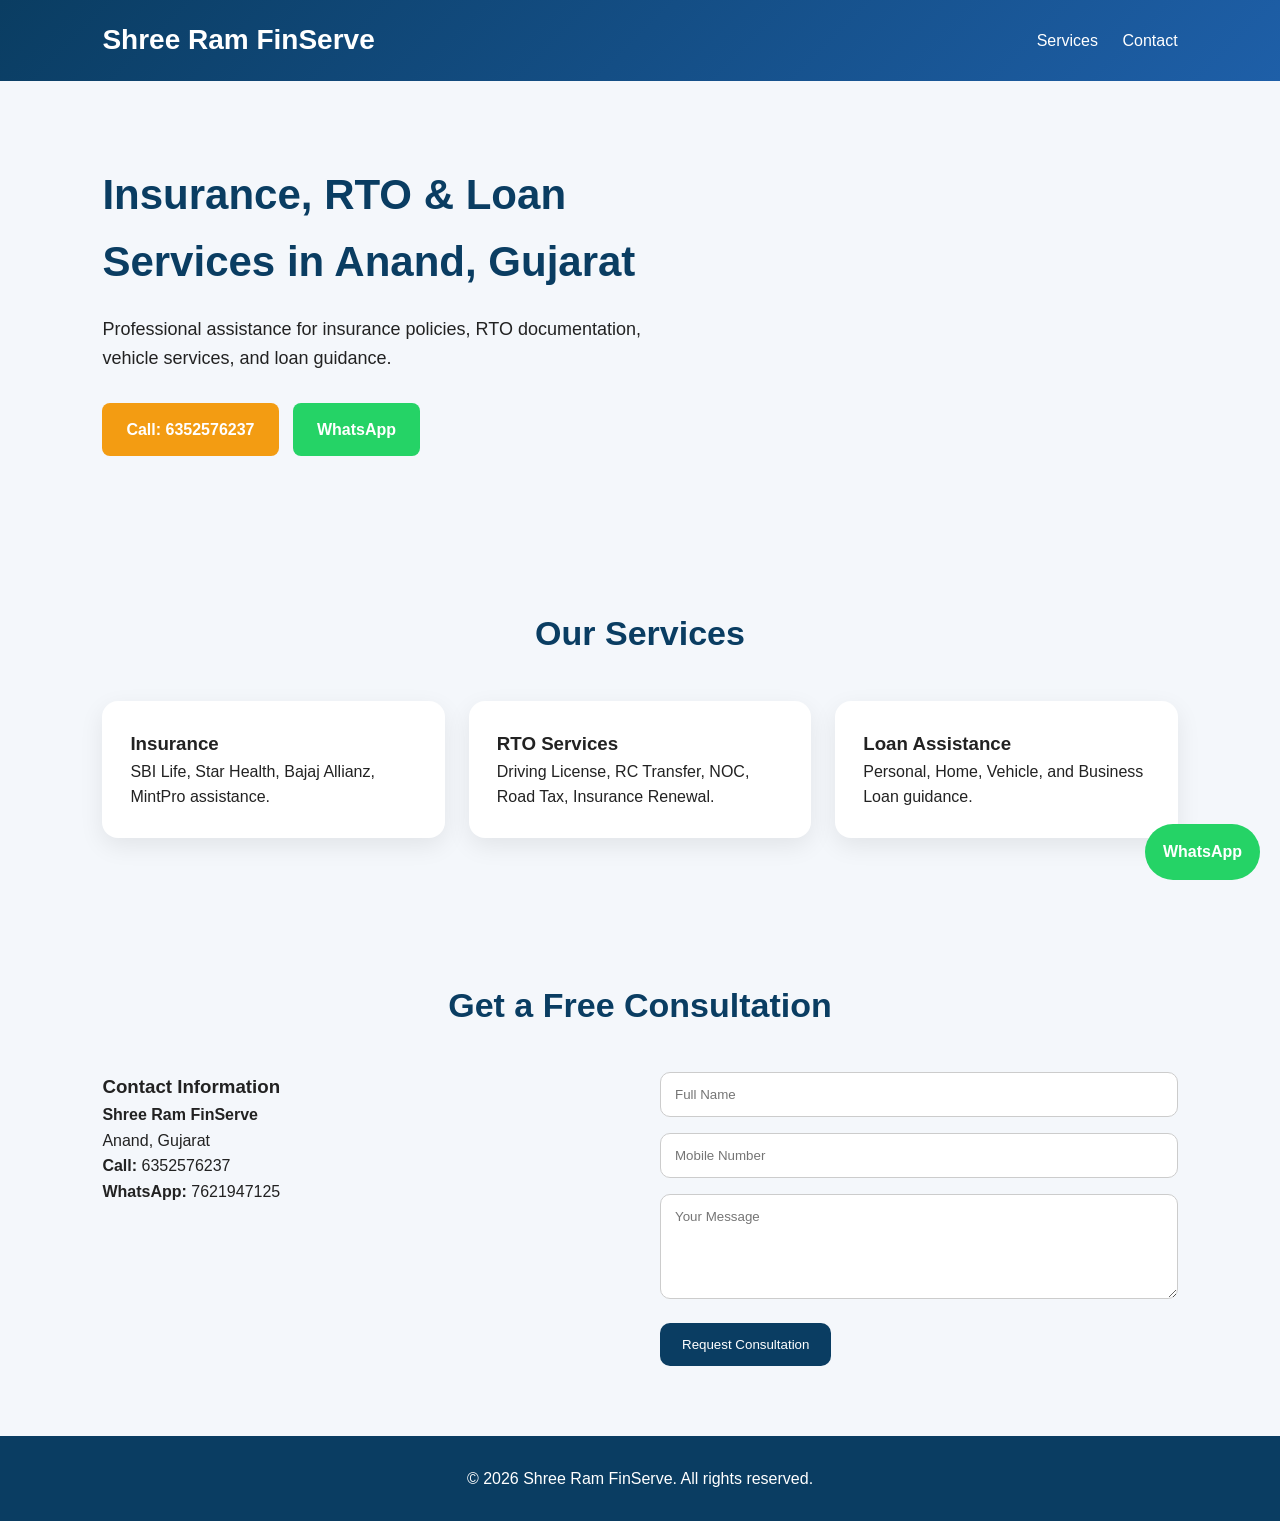
==== index.html @ 0196a514 "Add files via upload" ====
<!DOCTYPE html>
<html lang="en">
<head>
  <meta charset="UTF-8">
  <meta name="viewport" content="width=device-width, initial-scale=1.0">
  <title>Shree Ram FinServe | Insurance, RTO & Loan Services</title>
  <meta name="description" content="Shree Ram FinServe provides insurance advisory, RTO services, and loan assistance in Anand, Gujarat.">
  <style>
    *{margin:0;padding:0;box-sizing:border-box;font-family:Arial,sans-serif}
    body{background:#f4f7fb;color:#222;line-height:1.6}
    header{background:linear-gradient(135deg,#0a3d62,#1e5fa8);color:#fff;padding:18px 8%}
    nav{display:flex;justify-content:space-between;align-items:center}
    nav h1{font-size:28px}
    nav a{color:#fff;text-decoration:none;margin-left:20px}
    .hero{padding:80px 8%;display:flex;align-items:center;justify-content:space-between;flex-wrap:wrap}
    .hero-text{max-width:560px}
    .hero h2{font-size:42px;color:#0a3d62;margin-bottom:20px}
    .hero p{font-size:18px;margin-bottom:30px}
    .btn{display:inline-block;padding:14px 24px;background:#f39c12;color:#fff;text-decoration:none;border-radius:8px;font-weight:bold}
    .btn-secondary{background:#25D366;margin-left:10px}
    section{padding:70px 8%}
    .section-title{text-align:center;font-size:34px;color:#0a3d62;margin-bottom:40px}
    .cards{display:grid;grid-template-columns:repeat(auto-fit,minmax(260px,1fr));gap:24px}
    .card{background:#fff;padding:28px;border-radius:16px;box-shadow:0 8px 25px rgba(0,0,0,.08)}
    .contact{display:grid;grid-template-columns:1fr 1fr;gap:40px}
    form input,form textarea{width:100%;padding:14px;margin-bottom:16px;border:1px solid #ccc;border-radius:10px}
    form button{padding:14px 22px;background:#0a3d62;color:#fff;border:none;border-radius:10px}
    footer{background:#0a3d62;color:#fff;text-align:center;padding:30px 8%}
    .whatsapp{position:fixed;right:20px;bottom:20px;background:#25D366;color:#fff;padding:15px 18px;border-radius:50px;text-decoration:none;font-weight:bold}
    @media(max-width:768px){
      .contact{grid-template-columns:1fr}
      nav{flex-direction:column;gap:10px}
      .hero h2{font-size:32px}
    }
  </style>
</head>
<body>
<header>
  <nav>
    <h1>Shree Ram FinServe</h1>
    <div>
      <a href="#services">Services</a>
      <a href="#contact">Contact</a>
    </div>
  </nav>
</header>

<section class="hero">
  <div class="hero-text">
    <h2>Insurance, RTO & Loan Services in Anand, Gujarat</h2>
    <p>Professional assistance for insurance policies, RTO documentation, vehicle services, and loan guidance.</p>
    <a class="btn" href="tel:6352576237">Call: 6352576237</a>
    <a class="btn btn-secondary" href="https://wa.me/917621947125" target="_blank">WhatsApp</a>
  </div>
</section>

<section id="services">
  <h2 class="section-title">Our Services</h2>
  <div class="cards">
    <div class="card">
      <h3>Insurance</h3>
      <p>SBI Life, Star Health, Bajaj Allianz, MintPro assistance.</p>
    </div>
    <div class="card">
      <h3>RTO Services</h3>
      <p>Driving License, RC Transfer, NOC, Road Tax, Insurance Renewal.</p>
    </div>
    <div class="card">
      <h3>Loan Assistance</h3>
      <p>Personal, Home, Vehicle, and Business Loan guidance.</p>
    </div>
  </div>
</section>

<section id="contact">
  <h2 class="section-title">Get a Free Consultation</h2>
  <div class="contact">
    <div>
      <h3>Contact Information</h3>
      <p><strong>Shree Ram FinServe</strong></p>
      <p>Anand, Gujarat</p>
      <p><strong>Call:</strong> 6352576237</p>
      <p><strong>WhatsApp:</strong> 7621947125</p>
    </div>
    <form>
      <input type="text" placeholder="Full Name">
      <input type="tel" placeholder="Mobile Number">
      <textarea rows="5" placeholder="Your Message"></textarea>
      <button type="button">Request Consultation</button>
    </form>
  </div>
</section>

<footer>
  <p>© 2026 Shree Ram FinServe. All rights reserved.</p>
</footer>

<a class="whatsapp" href="https://wa.me/917621947125" target="_blank">WhatsApp</a>
</body>
</html>
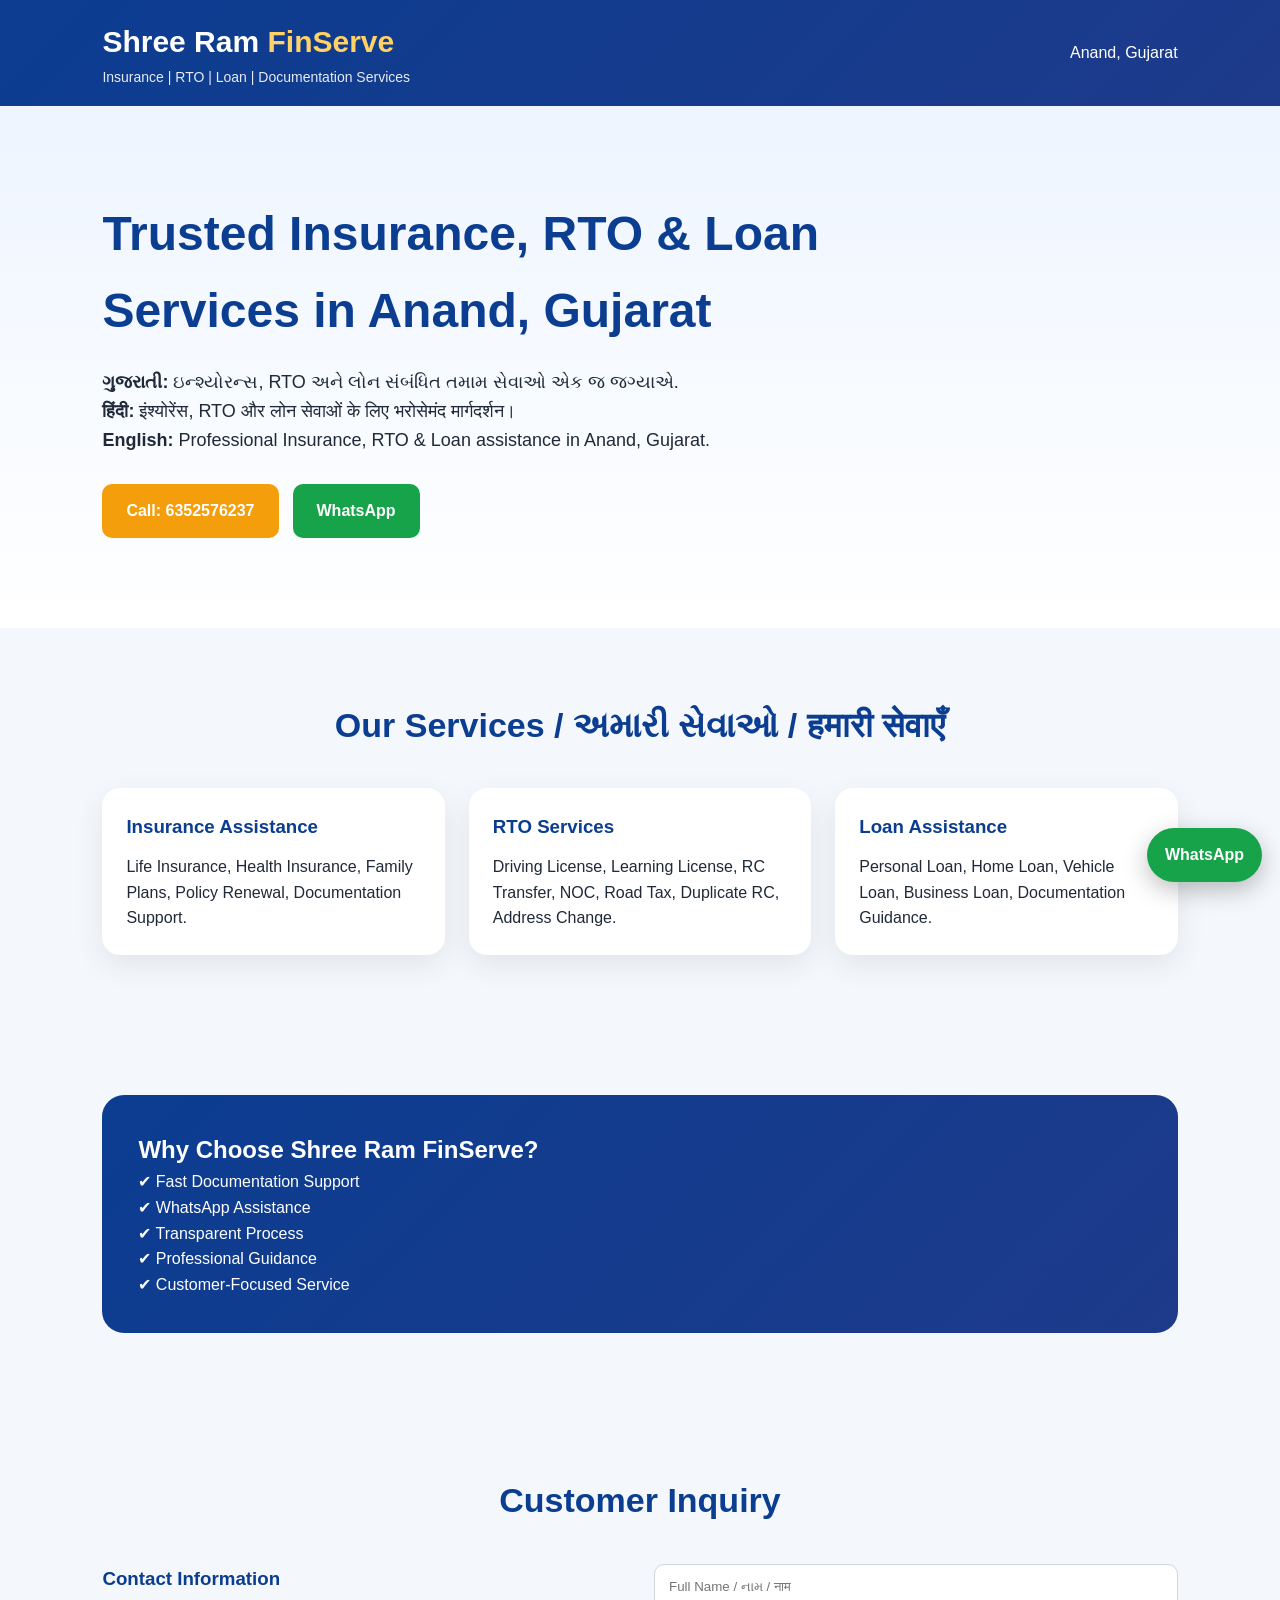
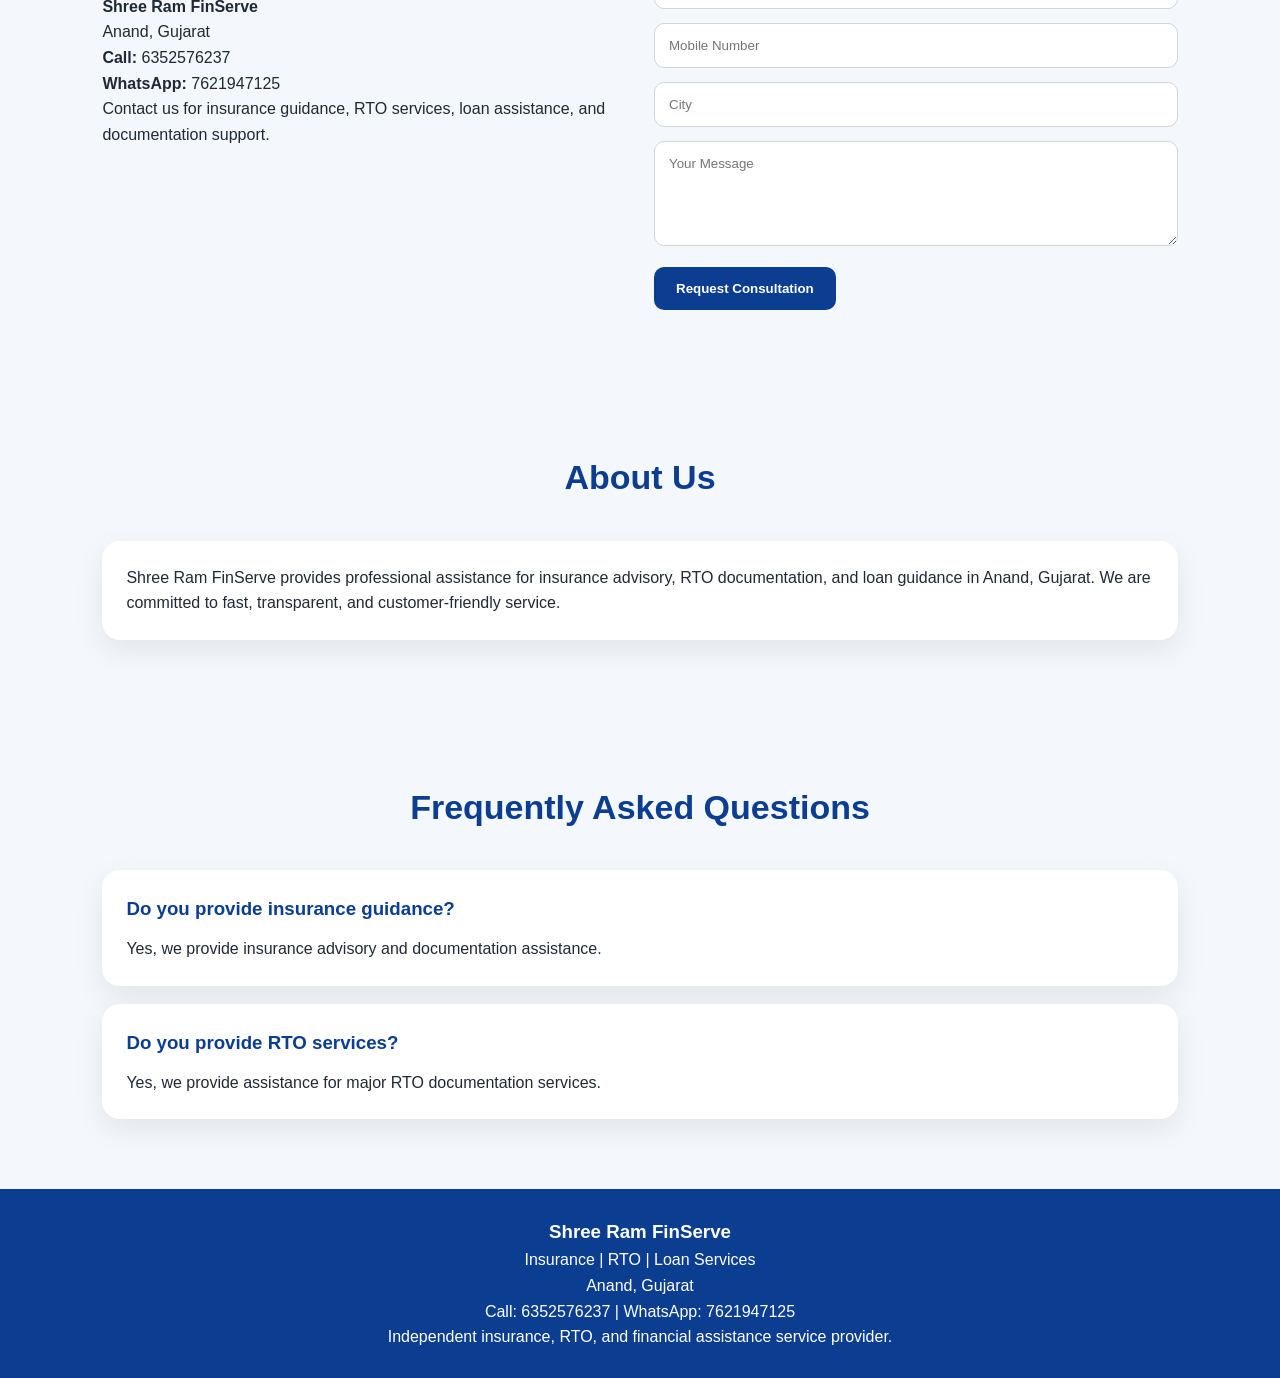
==== commit 772f8842: "Create index.html" ====
--- a/index.html
+++ b/index.html
@@ -1,100 +1,246 @@
 <!DOCTYPE html>
+
 <html lang="en">
 <head>
-  <meta charset="UTF-8">
-  <meta name="viewport" content="width=device-width, initial-scale=1.0">
+  <meta charset="UTF-8" />
+  <meta name="viewport" content="width=device-width, initial-scale=1.0" />
   <title>Shree Ram FinServe | Insurance, RTO & Loan Services</title>
-  <meta name="description" content="Shree Ram FinServe provides insurance advisory, RTO services, and loan assistance in Anand, Gujarat.">
+  <meta name="description" content="Professional insurance, RTO and loan assistance services in Anand, Gujarat." />
   <style>
-    *{margin:0;padding:0;box-sizing:border-box;font-family:Arial,sans-serif}
-    body{background:#f4f7fb;color:#222;line-height:1.6}
-    header{background:linear-gradient(135deg,#0a3d62,#1e5fa8);color:#fff;padding:18px 8%}
+    :root{
+      --blue:#0b3d91;
+      --blue2:#1e3a8a;
+      --gold:#f59e0b;
+      --green:#16a34a;
+      --bg:#f4f7fb;
+      --text:#1f2937;
+    }
+    *{margin:0;padding:0;box-sizing:border-box;font-family:Arial,Helvetica,sans-serif}
+    body{background:var(--bg);color:var(--text);line-height:1.6}
+    header{
+      background:linear-gradient(135deg,var(--blue),var(--blue2));
+      color:#fff;
+      padding:18px 8%;
+      position:sticky;
+      top:0;
+      z-index:100;
+    }
     nav{display:flex;justify-content:space-between;align-items:center}
-    nav h1{font-size:28px}
-    nav a{color:#fff;text-decoration:none;margin-left:20px}
-    .hero{padding:80px 8%;display:flex;align-items:center;justify-content:space-between;flex-wrap:wrap}
-    .hero-text{max-width:560px}
-    .hero h2{font-size:42px;color:#0a3d62;margin-bottom:20px}
-    .hero p{font-size:18px;margin-bottom:30px}
-    .btn{display:inline-block;padding:14px 24px;background:#f39c12;color:#fff;text-decoration:none;border-radius:8px;font-weight:bold}
-    .btn-secondary{background:#25D366;margin-left:10px}
+    .logo{font-size:30px;font-weight:700}
+    .logo span{color:#ffd166}
+    .tag{font-size:14px;opacity:.9}
+    .hero{
+      padding:90px 8%;
+      background:linear-gradient(180deg,#eef5ff,#fff);
+    }
+    .hero h1{
+      font-size:48px;
+      color:var(--blue);
+      max-width:760px;
+      margin-bottom:18px;
+    }
+    .hero p{
+      font-size:18px;
+      max-width:720px;
+      margin-bottom:30px;
+    }
+    .buttons{
+      display:flex;
+      gap:14px;
+      flex-wrap:wrap;
+    }
+    .btn{
+      display:inline-block;
+      padding:14px 24px;
+      border-radius:10px;
+      text-decoration:none;
+      font-weight:700;
+    }
+    .call{background:var(--gold);color:#fff}
+    .wa{background:var(--green);color:#fff}
     section{padding:70px 8%}
-    .section-title{text-align:center;font-size:34px;color:#0a3d62;margin-bottom:40px}
-    .cards{display:grid;grid-template-columns:repeat(auto-fit,minmax(260px,1fr));gap:24px}
-    .card{background:#fff;padding:28px;border-radius:16px;box-shadow:0 8px 25px rgba(0,0,0,.08)}
-    .contact{display:grid;grid-template-columns:1fr 1fr;gap:40px}
-    form input,form textarea{width:100%;padding:14px;margin-bottom:16px;border:1px solid #ccc;border-radius:10px}
-    form button{padding:14px 22px;background:#0a3d62;color:#fff;border:none;border-radius:10px}
-    footer{background:#0a3d62;color:#fff;text-align:center;padding:30px 8%}
-    .whatsapp{position:fixed;right:20px;bottom:20px;background:#25D366;color:#fff;padding:15px 18px;border-radius:50px;text-decoration:none;font-weight:bold}
+    .title{
+      text-align:center;
+      font-size:34px;
+      color:var(--blue);
+      margin-bottom:36px;
+    }
+    .grid{
+      display:grid;
+      grid-template-columns:repeat(auto-fit,minmax(240px,1fr));
+      gap:24px;
+    }
+    .card{
+      background:#fff;
+      padding:24px;
+      border-radius:18px;
+      box-shadow:0 10px 30px rgba(0,0,0,.08);
+    }
+    .card h3{
+      color:var(--blue);
+      margin-bottom:12px;
+    }
+    .highlight{
+      background:linear-gradient(135deg,var(--blue),var(--blue2));
+      color:#fff;
+      border-radius:22px;
+      padding:36px;
+    }
+    .contact{
+      display:grid;
+      grid-template-columns:1fr 1fr;
+      gap:28px;
+    }
+    input,textarea{
+      width:100%;
+      padding:14px;
+      border:1px solid #d1d5db;
+      border-radius:10px;
+      margin-bottom:14px;
+    }
+    button{
+      background:var(--blue);
+      color:#fff;
+      padding:14px 22px;
+      border:none;
+      border-radius:10px;
+      cursor:pointer;
+      font-weight:700;
+    }
+    footer{
+      background:var(--blue);
+      color:#fff;
+      text-align:center;
+      padding:28px;
+    }
+    .floating{
+      position:fixed;
+      right:18px;
+      bottom:18px;
+      background:var(--green);
+      color:#fff;
+      padding:14px 18px;
+      border-radius:999px;
+      text-decoration:none;
+      font-weight:700;
+      box-shadow:0 8px 24px rgba(0,0,0,.25);
+    }
     @media(max-width:768px){
+      .hero h1{font-size:34px}
       .contact{grid-template-columns:1fr}
-      nav{flex-direction:column;gap:10px}
-      .hero h2{font-size:32px}
+      nav{flex-direction:column;align-items:flex-start;gap:10px}
     }
   </style>
 </head>
 <body>
+
 <header>
   <nav>
-    <h1>Shree Ram FinServe</h1>
     <div>
-      <a href="#services">Services</a>
-      <a href="#contact">Contact</a>
-    </div>
+      <div class="logo">Shree Ram <span>FinServe</span></div>
+      <div class="tag">Insurance | RTO | Loan | Documentation Services</div>
+    </div>
+    <div>Anand, Gujarat</div>
   </nav>
 </header>
 
 <section class="hero">
-  <div class="hero-text">
-    <h2>Insurance, RTO & Loan Services in Anand, Gujarat</h2>
-    <p>Professional assistance for insurance policies, RTO documentation, vehicle services, and loan guidance.</p>
-    <a class="btn" href="tel:6352576237">Call: 6352576237</a>
-    <a class="btn btn-secondary" href="https://wa.me/917621947125" target="_blank">WhatsApp</a>
-  </div>
-</section>
-
-<section id="services">
-  <h2 class="section-title">Our Services</h2>
-  <div class="cards">
+  <h1>Trusted Insurance, RTO & Loan Services in Anand, Gujarat</h1>
+  <p>
+    <strong>ગુજરાતી:</strong> ઇન્શ્યોરન્સ, RTO અને લોન સંબંધિત તમામ સેવાઓ એક જ જગ્યાએ.<br>
+    <strong>हिंदी:</strong> इंश्योरेंस, RTO और लोन सेवाओं के लिए भरोसेमंद मार्गदर्शन।<br>
+    <strong>English:</strong> Professional Insurance, RTO & Loan assistance in Anand, Gujarat.
+  </p>
+  <div class="buttons">
+    <a class="btn call" href="tel:6352576237">Call: 6352576237</a>
+    <a class="btn wa" href="https://wa.me/917621947125" target="_blank">WhatsApp</a>
+  </div>
+</section>
+
+<section>
+  <h2 class="title">Our Services / અમારી સેવાઓ / हमारी सेवाएँ</h2>
+  <div class="grid">
     <div class="card">
-      <h3>Insurance</h3>
-      <p>SBI Life, Star Health, Bajaj Allianz, MintPro assistance.</p>
+      <h3>Insurance Assistance</h3>
+      <p>Life Insurance, Health Insurance, Family Plans, Policy Renewal, Documentation Support.</p>
     </div>
     <div class="card">
       <h3>RTO Services</h3>
-      <p>Driving License, RC Transfer, NOC, Road Tax, Insurance Renewal.</p>
+      <p>Driving License, Learning License, RC Transfer, NOC, Road Tax, Duplicate RC, Address Change.</p>
     </div>
     <div class="card">
       <h3>Loan Assistance</h3>
-      <p>Personal, Home, Vehicle, and Business Loan guidance.</p>
-    </div>
-  </div>
-</section>
-
-<section id="contact">
-  <h2 class="section-title">Get a Free Consultation</h2>
+      <p>Personal Loan, Home Loan, Vehicle Loan, Business Loan, Documentation Guidance.</p>
+    </div>
+  </div>
+</section>
+
+<section>
+  <div class="highlight">
+    <h2>Why Choose Shree Ram FinServe?</h2>
+    <p>
+      ✔ Fast Documentation Support<br>
+      ✔ WhatsApp Assistance<br>
+      ✔ Transparent Process<br>
+      ✔ Professional Guidance<br>
+      ✔ Customer-Focused Service
+    </p>
+  </div>
+</section>
+
+<section>
+  <h2 class="title">Customer Inquiry</h2>
   <div class="contact">
     <div>
-      <h3>Contact Information</h3>
+      <h3 style="color:#0b3d91">Contact Information</h3>
       <p><strong>Shree Ram FinServe</strong></p>
       <p>Anand, Gujarat</p>
       <p><strong>Call:</strong> 6352576237</p>
       <p><strong>WhatsApp:</strong> 7621947125</p>
-    </div>
-    <form>
-      <input type="text" placeholder="Full Name">
-      <input type="tel" placeholder="Mobile Number">
+      <p>Contact us for insurance guidance, RTO services, loan assistance, and documentation support.</p>
+    </div>
+    <div>
+      <input placeholder="Full Name / નામ / नाम">
+      <input placeholder="Mobile Number">
+      <input placeholder="City">
       <textarea rows="5" placeholder="Your Message"></textarea>
-      <button type="button">Request Consultation</button>
-    </form>
+      <button>Request Consultation</button>
+    </div>
+  </div>
+</section>
+
+<section>
+  <h2 class="title">About Us</h2>
+  <div class="card">
+    <p>
+      Shree Ram FinServe provides professional assistance for insurance advisory,
+      RTO documentation, and loan guidance in Anand, Gujarat. We are committed
+      to fast, transparent, and customer-friendly service.
+    </p>
+  </div>
+</section>
+
+<section>
+  <h2 class="title">Frequently Asked Questions</h2>
+  <div class="card">
+    <h3>Do you provide insurance guidance?</h3>
+    <p>Yes, we provide insurance advisory and documentation assistance.</p>
+  </div>
+  <div class="card" style="margin-top:18px">
+    <h3>Do you provide RTO services?</h3>
+    <p>Yes, we provide assistance for major RTO documentation services.</p>
   </div>
 </section>
 
 <footer>
-  <p>© 2026 Shree Ram FinServe. All rights reserved.</p>
+  <h3>Shree Ram FinServe</h3>
+  <p>Insurance | RTO | Loan Services</p>
+  <p>Anand, Gujarat</p>
+  <p>Call: 6352576237 | WhatsApp: 7621947125</p>
+  <p>Independent insurance, RTO, and financial assistance service provider.</p>
 </footer>
 
-<a class="whatsapp" href="https://wa.me/917621947125" target="_blank">WhatsApp</a>
+<a class="floating" href="https://wa.me/917621947125" target="_blank">WhatsApp</a>
+
 </body>
 </html>
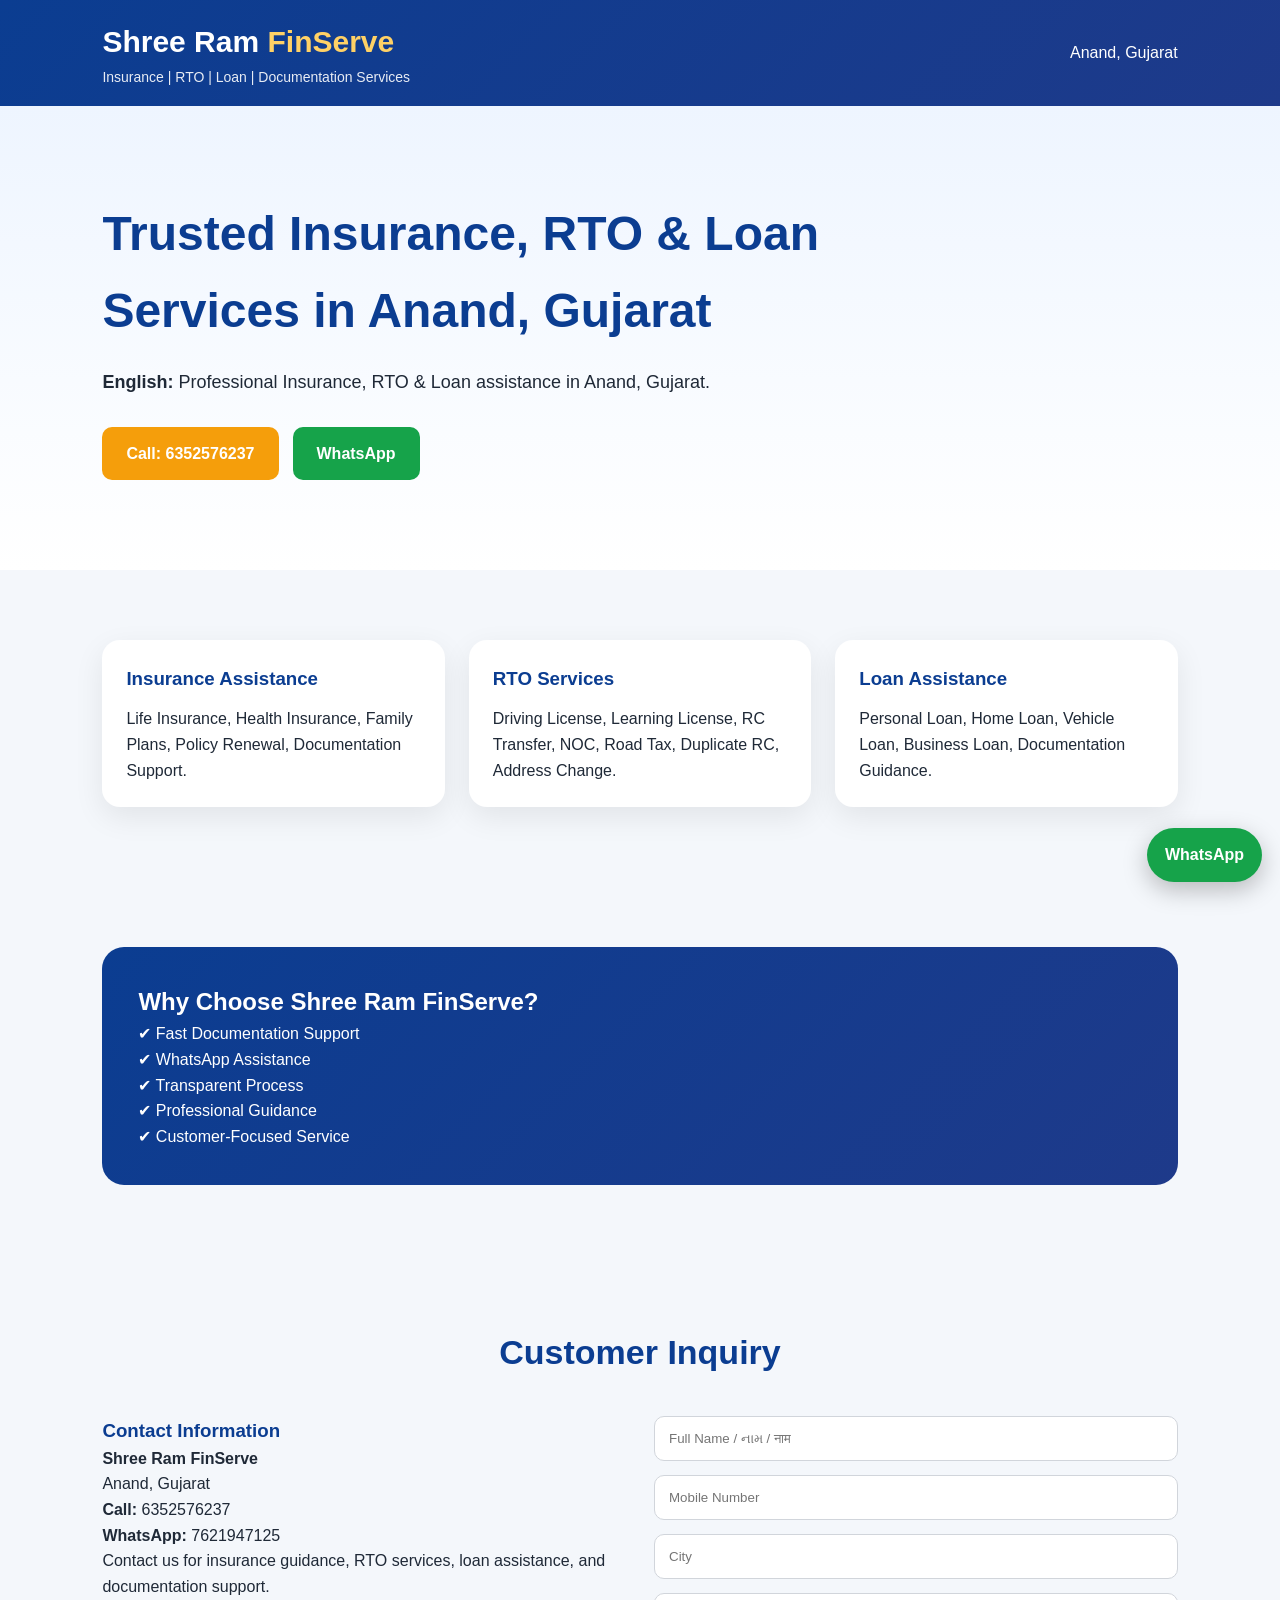
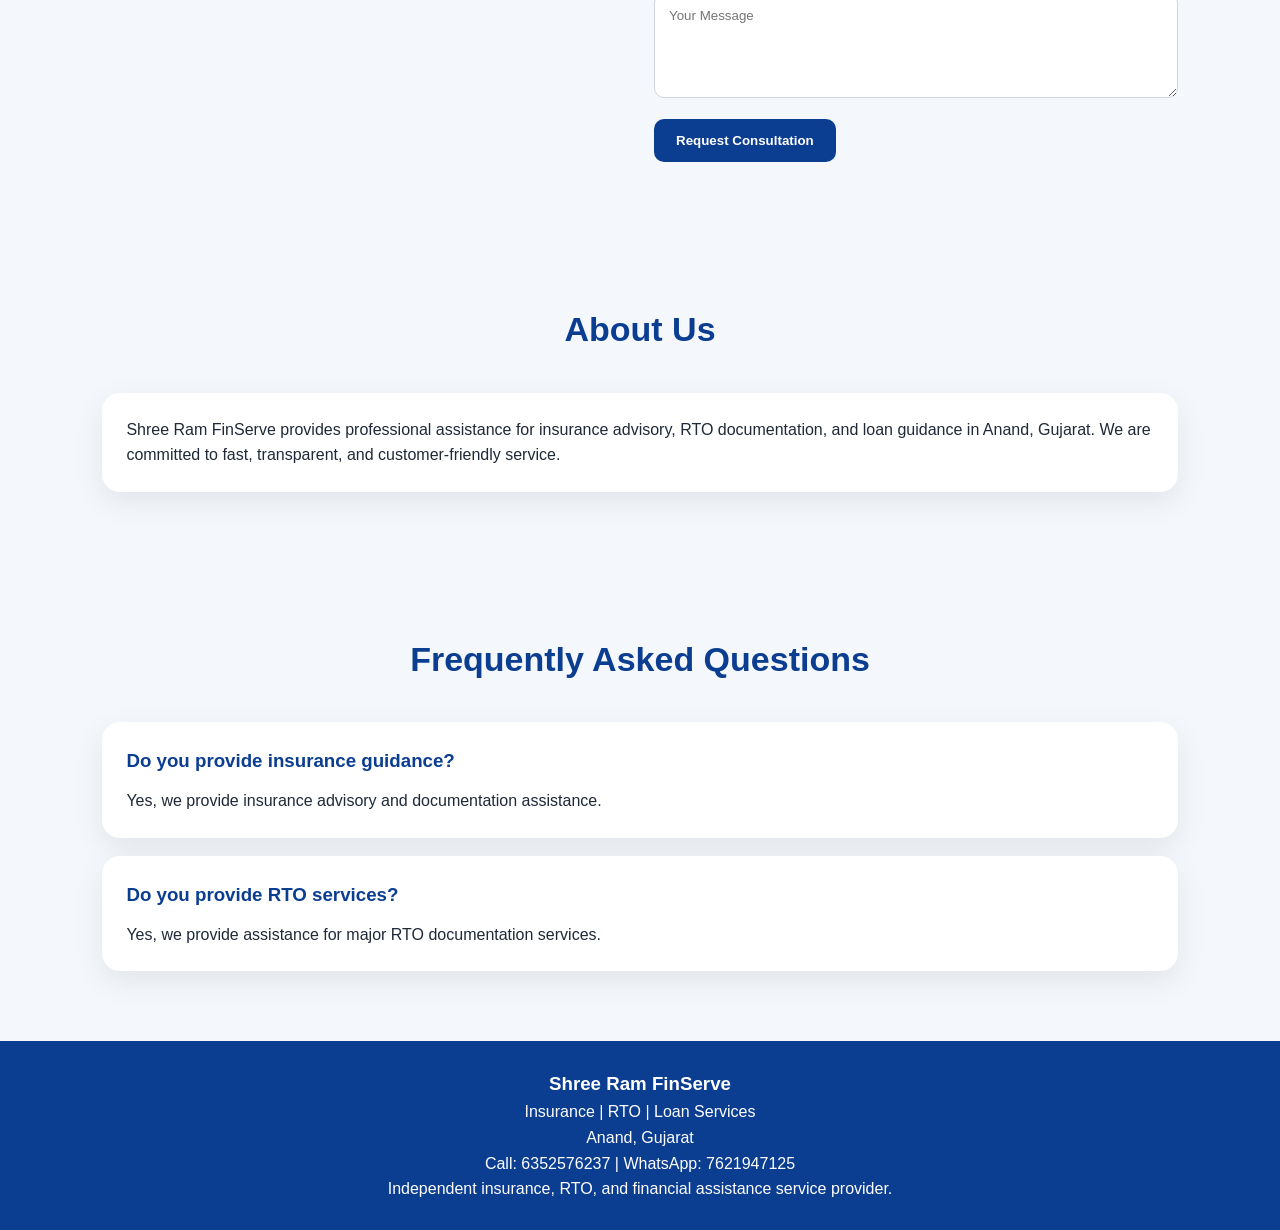
==== commit 1c174e61: "Update index.html" ====
--- a/index.html
+++ b/index.html
@@ -147,8 +147,7 @@
 <section class="hero">
   <h1>Trusted Insurance, RTO & Loan Services in Anand, Gujarat</h1>
   <p>
-    <strong>ગુજરાતી:</strong> ઇન્શ્યોરન્સ, RTO અને લોન સંબંધિત તમામ સેવાઓ એક જ જગ્યાએ.<br>
-    <strong>हिंदी:</strong> इंश्योरेंस, RTO और लोन सेवाओं के लिए भरोसेमंद मार्गदर्शन।<br>
+    
     <strong>English:</strong> Professional Insurance, RTO & Loan assistance in Anand, Gujarat.
   </p>
   <div class="buttons">
@@ -158,7 +157,7 @@
 </section>
 
 <section>
-  <h2 class="title">Our Services / અમારી સેવાઓ / हमारी सेवाएँ</h2>
+  
   <div class="grid">
     <div class="card">
       <h3>Insurance Assistance</h3>
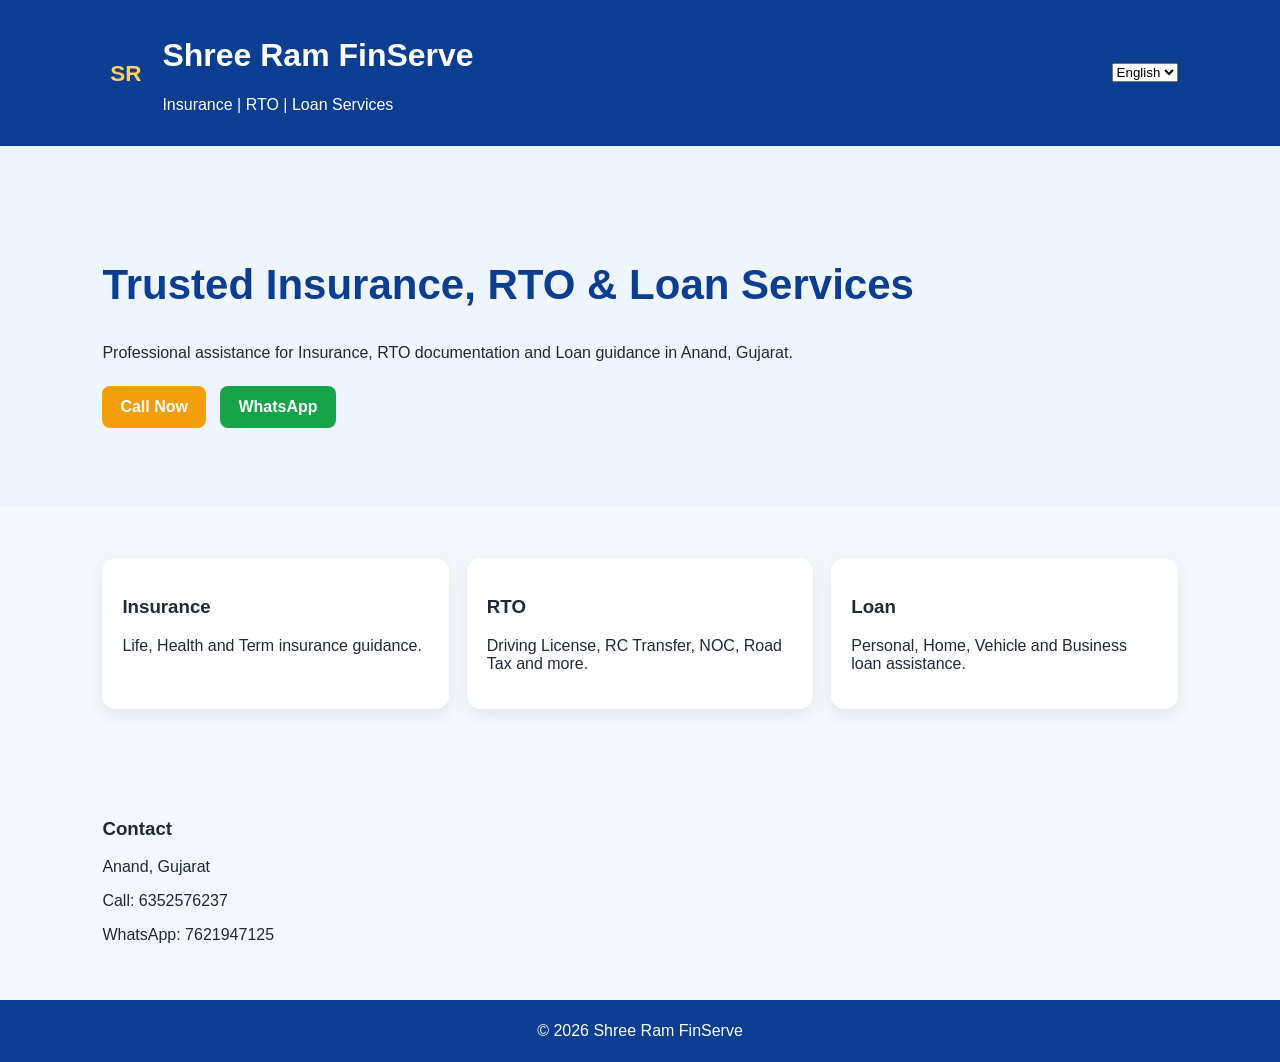
==== commit c5b746c0: "Add files via upload" ====
--- a/index.html
+++ b/index.html
@@ -1,245 +1,53 @@
 <!DOCTYPE html>
-
 <html lang="en">
 <head>
-  <meta charset="UTF-8" />
-  <meta name="viewport" content="width=device-width, initial-scale=1.0" />
-  <title>Shree Ram FinServe | Insurance, RTO & Loan Services</title>
-  <meta name="description" content="Professional insurance, RTO and loan assistance services in Anand, Gujarat." />
-  <style>
-    :root{
-      --blue:#0b3d91;
-      --blue2:#1e3a8a;
-      --gold:#f59e0b;
-      --green:#16a34a;
-      --bg:#f4f7fb;
-      --text:#1f2937;
-    }
-    *{margin:0;padding:0;box-sizing:border-box;font-family:Arial,Helvetica,sans-serif}
-    body{background:var(--bg);color:var(--text);line-height:1.6}
-    header{
-      background:linear-gradient(135deg,var(--blue),var(--blue2));
-      color:#fff;
-      padding:18px 8%;
-      position:sticky;
-      top:0;
-      z-index:100;
-    }
-    nav{display:flex;justify-content:space-between;align-items:center}
-    .logo{font-size:30px;font-weight:700}
-    .logo span{color:#ffd166}
-    .tag{font-size:14px;opacity:.9}
-    .hero{
-      padding:90px 8%;
-      background:linear-gradient(180deg,#eef5ff,#fff);
-    }
-    .hero h1{
-      font-size:48px;
-      color:var(--blue);
-      max-width:760px;
-      margin-bottom:18px;
-    }
-    .hero p{
-      font-size:18px;
-      max-width:720px;
-      margin-bottom:30px;
-    }
-    .buttons{
-      display:flex;
-      gap:14px;
-      flex-wrap:wrap;
-    }
-    .btn{
-      display:inline-block;
-      padding:14px 24px;
-      border-radius:10px;
-      text-decoration:none;
-      font-weight:700;
-    }
-    .call{background:var(--gold);color:#fff}
-    .wa{background:var(--green);color:#fff}
-    section{padding:70px 8%}
-    .title{
-      text-align:center;
-      font-size:34px;
-      color:var(--blue);
-      margin-bottom:36px;
-    }
-    .grid{
-      display:grid;
-      grid-template-columns:repeat(auto-fit,minmax(240px,1fr));
-      gap:24px;
-    }
-    .card{
-      background:#fff;
-      padding:24px;
-      border-radius:18px;
-      box-shadow:0 10px 30px rgba(0,0,0,.08);
-    }
-    .card h3{
-      color:var(--blue);
-      margin-bottom:12px;
-    }
-    .highlight{
-      background:linear-gradient(135deg,var(--blue),var(--blue2));
-      color:#fff;
-      border-radius:22px;
-      padding:36px;
-    }
-    .contact{
-      display:grid;
-      grid-template-columns:1fr 1fr;
-      gap:28px;
-    }
-    input,textarea{
-      width:100%;
-      padding:14px;
-      border:1px solid #d1d5db;
-      border-radius:10px;
-      margin-bottom:14px;
-    }
-    button{
-      background:var(--blue);
-      color:#fff;
-      padding:14px 22px;
-      border:none;
-      border-radius:10px;
-      cursor:pointer;
-      font-weight:700;
-    }
-    footer{
-      background:var(--blue);
-      color:#fff;
-      text-align:center;
-      padding:28px;
-    }
-    .floating{
-      position:fixed;
-      right:18px;
-      bottom:18px;
-      background:var(--green);
-      color:#fff;
-      padding:14px 18px;
-      border-radius:999px;
-      text-decoration:none;
-      font-weight:700;
-      box-shadow:0 8px 24px rgba(0,0,0,.25);
-    }
-    @media(max-width:768px){
-      .hero h1{font-size:34px}
-      .contact{grid-template-columns:1fr}
-      nav{flex-direction:column;align-items:flex-start;gap:10px}
-    }
-  </style>
+<meta charset="UTF-8">
+<meta name="viewport" content="width=device-width, initial-scale=1.0">
+<title>Shree Ram FinServe | Insurance | RTO | Loan</title>
+<link rel="stylesheet" href="style.css">
 </head>
 <body>
-
 <header>
-  <nav>
+  <div class="brand">
+    <img src="logo.svg" alt="SR Logo">
     <div>
-      <div class="logo">Shree Ram <span>FinServe</span></div>
-      <div class="tag">Insurance | RTO | Loan | Documentation Services</div>
+      <h1>Shree Ram FinServe</h1>
+      <p>Insurance | RTO | Loan Services</p>
     </div>
-    <div>Anand, Gujarat</div>
-  </nav>
+  </div>
+  <select id="lang">
+    <option value="en">English</option>
+    <option value="gu">ગુજરાતી</option>
+    <option value="hi">हिंदी</option>
+  </select>
 </header>
 
 <section class="hero">
-  <h1>Trusted Insurance, RTO & Loan Services in Anand, Gujarat</h1>
-  <p>
-    
-    <strong>English:</strong> Professional Insurance, RTO & Loan assistance in Anand, Gujarat.
-  </p>
+  <h2 id="title">Trusted Insurance, RTO & Loan Services</h2>
+  <p id="desc">Professional assistance for Insurance, RTO documentation and Loan guidance in Anand, Gujarat.</p>
   <div class="buttons">
-    <a class="btn call" href="tel:6352576237">Call: 6352576237</a>
-    <a class="btn wa" href="https://wa.me/917621947125" target="_blank">WhatsApp</a>
+    <a href="tel:6352576237" class="btn gold">Call Now</a>
+    <a href="https://wa.me/917621947125" class="btn green">WhatsApp</a>
   </div>
 </section>
 
-<section>
-  
-  <div class="grid">
-    <div class="card">
-      <h3>Insurance Assistance</h3>
-      <p>Life Insurance, Health Insurance, Family Plans, Policy Renewal, Documentation Support.</p>
-    </div>
-    <div class="card">
-      <h3>RTO Services</h3>
-      <p>Driving License, Learning License, RC Transfer, NOC, Road Tax, Duplicate RC, Address Change.</p>
-    </div>
-    <div class="card">
-      <h3>Loan Assistance</h3>
-      <p>Personal Loan, Home Loan, Vehicle Loan, Business Loan, Documentation Guidance.</p>
-    </div>
-  </div>
+<section class="services">
+  <div class="card"><h3>Insurance</h3><p>Life, Health and Term insurance guidance.</p></div>
+  <div class="card"><h3>RTO</h3><p>Driving License, RC Transfer, NOC, Road Tax and more.</p></div>
+  <div class="card"><h3>Loan</h3><p>Personal, Home, Vehicle and Business loan assistance.</p></div>
 </section>
 
-<section>
-  <div class="highlight">
-    <h2>Why Choose Shree Ram FinServe?</h2>
-    <p>
-      ✔ Fast Documentation Support<br>
-      ✔ WhatsApp Assistance<br>
-      ✔ Transparent Process<br>
-      ✔ Professional Guidance<br>
-      ✔ Customer-Focused Service
-    </p>
-  </div>
-</section>
-
-<section>
-  <h2 class="title">Customer Inquiry</h2>
-  <div class="contact">
-    <div>
-      <h3 style="color:#0b3d91">Contact Information</h3>
-      <p><strong>Shree Ram FinServe</strong></p>
-      <p>Anand, Gujarat</p>
-      <p><strong>Call:</strong> 6352576237</p>
-      <p><strong>WhatsApp:</strong> 7621947125</p>
-      <p>Contact us for insurance guidance, RTO services, loan assistance, and documentation support.</p>
-    </div>
-    <div>
-      <input placeholder="Full Name / નામ / नाम">
-      <input placeholder="Mobile Number">
-      <input placeholder="City">
-      <textarea rows="5" placeholder="Your Message"></textarea>
-      <button>Request Consultation</button>
-    </div>
-  </div>
-</section>
-
-<section>
-  <h2 class="title">About Us</h2>
-  <div class="card">
-    <p>
-      Shree Ram FinServe provides professional assistance for insurance advisory,
-      RTO documentation, and loan guidance in Anand, Gujarat. We are committed
-      to fast, transparent, and customer-friendly service.
-    </p>
-  </div>
-</section>
-
-<section>
-  <h2 class="title">Frequently Asked Questions</h2>
-  <div class="card">
-    <h3>Do you provide insurance guidance?</h3>
-    <p>Yes, we provide insurance advisory and documentation assistance.</p>
-  </div>
-  <div class="card" style="margin-top:18px">
-    <h3>Do you provide RTO services?</h3>
-    <p>Yes, we provide assistance for major RTO documentation services.</p>
-  </div>
+<section class="contact">
+  <h3>Contact</h3>
+  <p>Anand, Gujarat</p>
+  <p>Call: 6352576237</p>
+  <p>WhatsApp: 7621947125</p>
 </section>
 
 <footer>
-  <h3>Shree Ram FinServe</h3>
-  <p>Insurance | RTO | Loan Services</p>
-  <p>Anand, Gujarat</p>
-  <p>Call: 6352576237 | WhatsApp: 7621947125</p>
-  <p>Independent insurance, RTO, and financial assistance service provider.</p>
+  © 2026 Shree Ram FinServe
 </footer>
 
-<a class="floating" href="https://wa.me/917621947125" target="_blank">WhatsApp</a>
-
+<script src="script.js"></script>
 </body>
 </html>
--- a/style.css
+++ b/style.css
@@ -0,0 +1,13 @@
+body{margin:0;font-family:Arial,sans-serif;background:#f4f7fb;color:#1f2937}
+header{background:#0b3d91;color:#fff;padding:16px 8%;display:flex;justify-content:space-between;align-items:center}
+.brand{display:flex;align-items:center;gap:12px}
+.brand img{width:48px;height:48px}
+.hero{padding:80px 8%;background:#eef5ff}
+.hero h2{font-size:42px;color:#0b3d91}
+.buttons{margin-top:24px}
+.btn{display:inline-block;padding:12px 18px;border-radius:8px;text-decoration:none;color:#fff;font-weight:bold;margin-right:10px}
+.gold{background:#f59e0b}.green{background:#16a34a}
+.services{display:grid;grid-template-columns:repeat(auto-fit,minmax(220px,1fr));gap:18px;padding:50px 8%}
+.card{background:#fff;padding:20px;border-radius:14px;box-shadow:0 6px 18px rgba(0,0,0,.08)}
+.contact{padding:40px 8%}
+footer{background:#0b3d91;color:#fff;text-align:center;padding:22px}
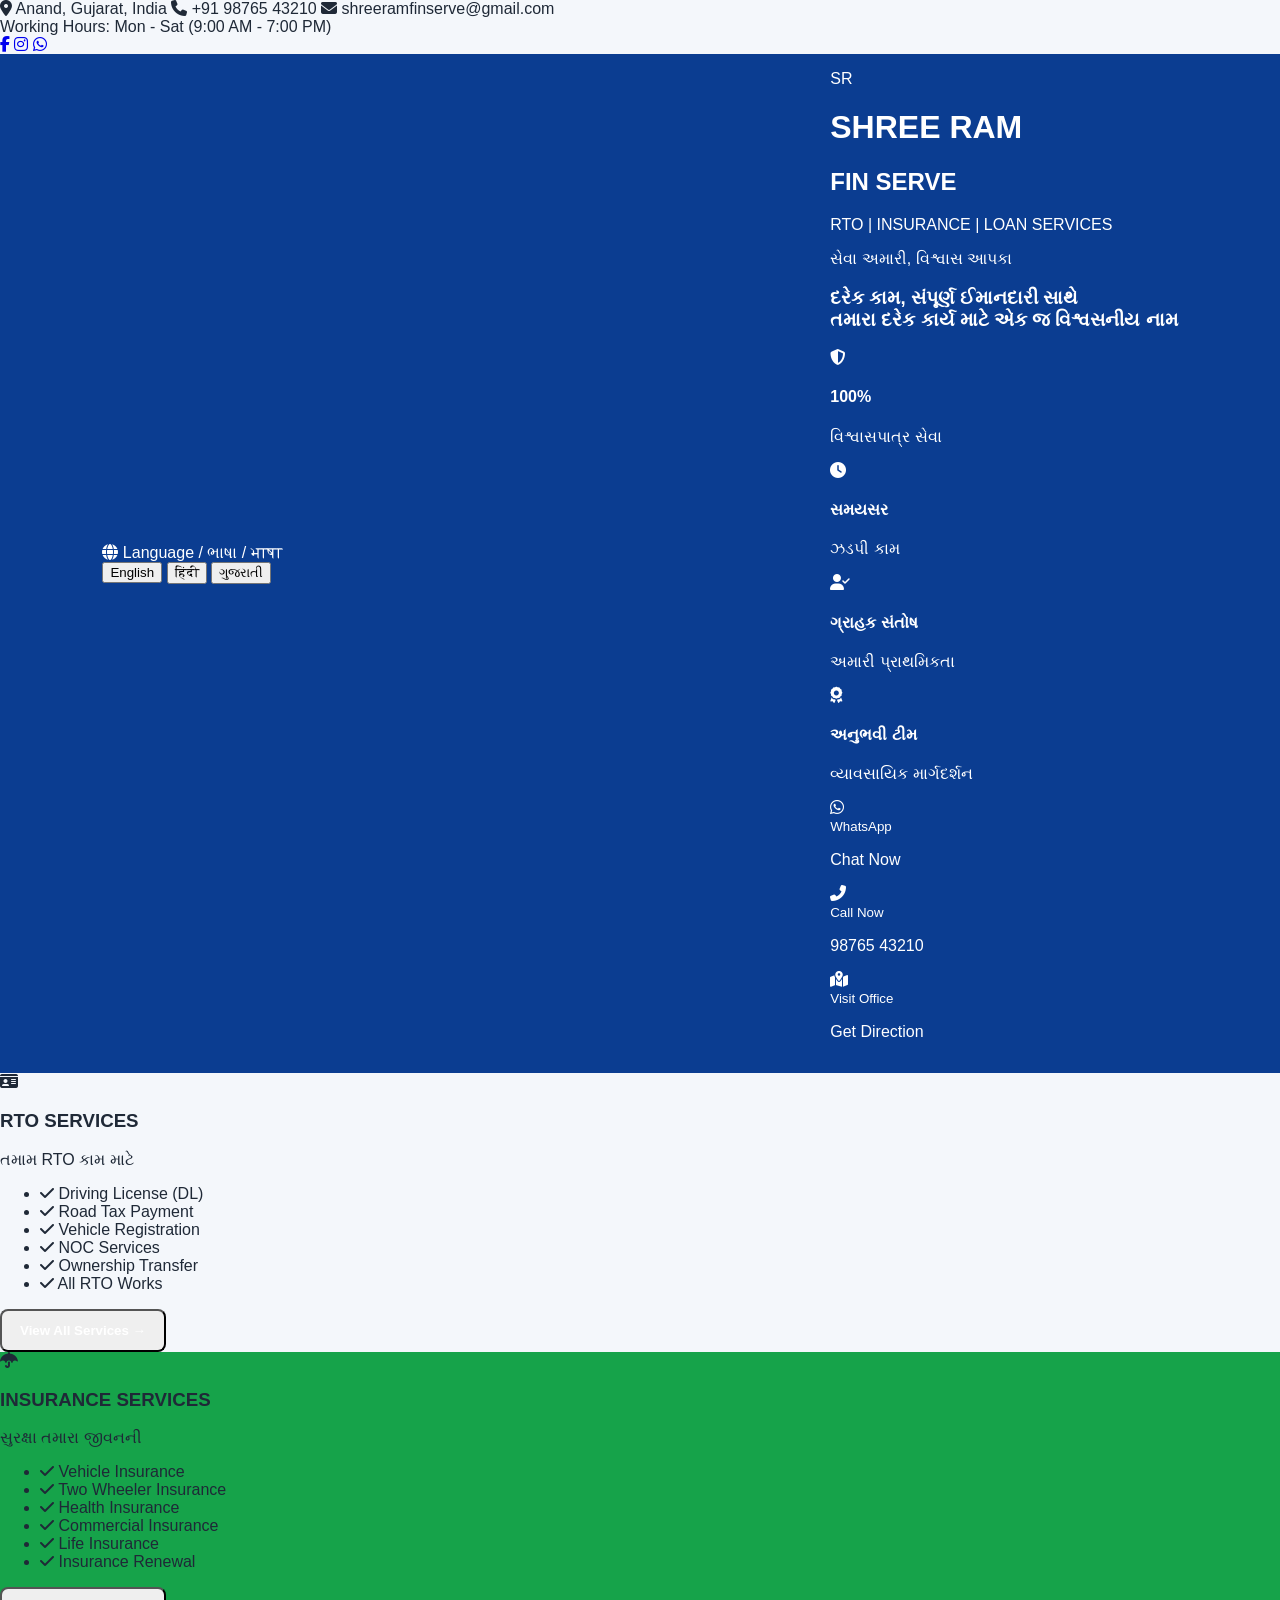
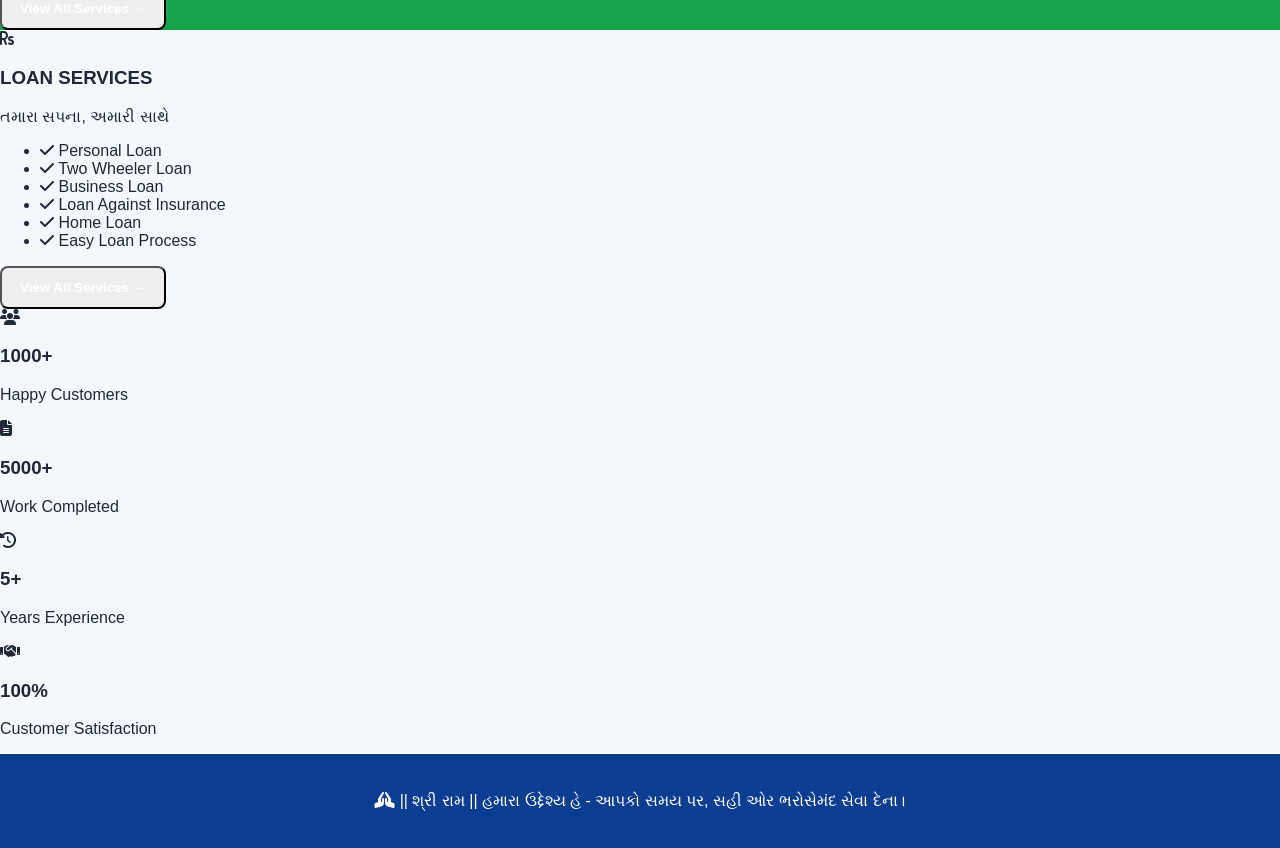
==== commit 7ee14cff: "Update index.html" ====
--- a/index.html
+++ b/index.html
@@ -1,53 +1,222 @@
 <!DOCTYPE html>
-<html lang="en">
+<html lang="gu">
 <head>
-<meta charset="UTF-8">
-<meta name="viewport" content="width=device-width, initial-scale=1.0">
-<title>Shree Ram FinServe | Insurance | RTO | Loan</title>
-<link rel="stylesheet" href="style.css">
+    <meta charset="UTF-8">
+    <meta name="viewport" content="width=device-width, initial-scale=1.0">
+    <title>Shree Ram Finserve</title>
+    <link rel="stylesheet" href="style.css">
+    <link rel="stylesheet" href="https://cdnjs.cloudflare.com/ajax/libs/font-awesome/6.4.0/css/all.min.css">
 </head>
 <body>
-<header>
-  <div class="brand">
-    <img src="logo.svg" alt="SR Logo">
-    <div>
-      <h1>Shree Ram FinServe</h1>
-      <p>Insurance | RTO | Loan Services</p>
+
+    <!-- Top Bar -->
+    <div class="top-bar">
+        <div class="container top-container">
+            <div class="contact-info">
+                <span><i class="fas fa-map-marker-alt"></i> Anand, Gujarat, India</span>
+                <span><i class="fas fa-phone"></i> +91 98765 43210</span>
+                <span><i class="fas fa-envelope"></i> shreeramfinserve@gmail.com</span>
+            </div>
+            <div class="top-right">
+                <span>Working Hours: Mon - Sat (9:00 AM - 7:00 PM)</span>
+                <div class="social-icons">
+                    <a href="#"><i class="fab fa-facebook-f"></i></a>
+                    <a href="#"><i class="fab fa-instagram"></i></a>
+                    <a href="#"><i class="fab fa-whatsapp"></i></a>
+                </div>
+            </div>
+        </div>
     </div>
-  </div>
-  <select id="lang">
-    <option value="en">English</option>
-    <option value="gu">ગુજરાતી</option>
-    <option value="hi">हिंदी</option>
-  </select>
-</header>
-
-<section class="hero">
-  <h2 id="title">Trusted Insurance, RTO & Loan Services</h2>
-  <p id="desc">Professional assistance for Insurance, RTO documentation and Loan guidance in Anand, Gujarat.</p>
-  <div class="buttons">
-    <a href="tel:6352576237" class="btn gold">Call Now</a>
-    <a href="https://wa.me/917621947125" class="btn green">WhatsApp</a>
-  </div>
-</section>
-
-<section class="services">
-  <div class="card"><h3>Insurance</h3><p>Life, Health and Term insurance guidance.</p></div>
-  <div class="card"><h3>RTO</h3><p>Driving License, RC Transfer, NOC, Road Tax and more.</p></div>
-  <div class="card"><h3>Loan</h3><p>Personal, Home, Vehicle and Business loan assistance.</p></div>
-</section>
-
-<section class="contact">
-  <h3>Contact</h3>
-  <p>Anand, Gujarat</p>
-  <p>Call: 6352576237</p>
-  <p>WhatsApp: 7621947125</p>
-</section>
-
-<footer>
-  © 2026 Shree Ram FinServe
-</footer>
-
-<script src="script.js"></script>
+
+    <!-- Main Header / Banner Area -->
+    <header class="hero-section">
+        <div class="language-switcher">
+            <span class="lang-title"><i class="fas fa-globe"></i> Language / ભાષા / भाषा</span>
+            <div class="lang-btns">
+                <button onclick="changeLanguage('en')">English</button>
+                <button onclick="changeLanguage('hi')">हिंदी</button>
+                <button class="active" onclick="changeLanguage('gu')">ગુજરાતી</button>
+            </div>
+        </div>
+
+        <div class="container hero-container">
+            <div class="hero-content">
+                <div class="logo-area">
+                    <div class="sr-logo">SR</div>
+                    <div class="logo-text">
+                        <h1>SHREE RAM</h1>
+                        <h2>FIN SERVE</h2>
+                        <p class="services-badge">RTO | INSURANCE | LOAN SERVICES</p>
+                    </div>
+                </div>
+                <p class="tagline" id="tagline-sub">સેવા અમારી, વિશ્વાસ આપકા</p>
+                <h3 class="main-heading" id="main-heading">દરેક કામ, સંપૂર્ણ ઈમાનદારી સાથે<br>તમારા દરેક કાર્ય માટે એક જ વિશ્વસનીય નામ</h3>
+
+                <div class="features-grid">
+                    <div class="feature-card">
+                        <i class="fas fa-shield-alt"></i>
+                        <div>
+                            <h4>100%</h4>
+                            <p id="f1">વિશ્વાસપાત્ર સેવા</p>
+                        </div>
+                    </div>
+                    <div class="feature-card">
+                        <i class="fas fa-clock"></i>
+                        <div>
+                            <h4 id="f2-title">સમયસર</h4>
+                            <p id="f2">ઝડપી કામ</p>
+                        </div>
+                    </div>
+                    <div class="feature-card">
+                        <i class="fas fa-user-check"></i>
+                        <div>
+                            <h4 id="f3-title">ગ્રાહક સંતોષ</h4>
+                            <p id="f3">અમારી પ્રાથમિકતા</p>
+                        </div>
+                    </div>
+                    <div class="feature-card">
+                        <i class="fas fa-award"></i>
+                        <div>
+                            <h4 id="f4-title">અનુભવી ટીમ</h4>
+                            <p id="f4">વ્યાવસાયિક માર્ગદર્શન</p>
+                        </div>
+                    </div>
+                </div>
+            </div>
+
+            <!-- Floating Right Contact Widgets -->
+            <div class="floating-widgets">
+                <div class="widget-box">
+                    <i class="fab fa-whatsapp widget-icon"></i>
+                    <div>
+                        <small>WhatsApp</small>
+                        <p>Chat Now</p>
+                    </div>
+                </div>
+                <div class="widget-box">
+                    <i class="fas fa-phone-alt widget-icon"></i>
+                    <div>
+                        <small>Call Now</small>
+                        <p>98765 43210</p>
+                    </div>
+                </div>
+                <div class="widget-box">
+                    <i class="fas fa-map-marked-alt widget-icon"></i>
+                    <div>
+                        <small>Visit Office</small>
+                        <p>Get Direction</p>
+                    </div>
+                </div>
+            </div>
+        </div>
+    </header>
+
+    <!-- Services Section -->
+    <section class="services-section">
+        <div class="container services-grid">
+            
+            <!-- RTO Services -->
+            <div class="service-card navy">
+                <div class="card-header">
+                    <div class="icon-circle"><i class="fas fa-id-card"></i></div>
+                    <div>
+                        <h3>RTO SERVICES</h3>
+                        <p class="sub-text" id="rto-sub">તમામ RTO કામ માટે</p>
+                    </div>
+                </div>
+                <ul class="service-list">
+                    <li><i class="fas fa-check"></i> <span id="r1">Driving License (DL)</span></li>
+                    <li><i class="fas fa-check"></i> <span id="r2">Road Tax Payment</span></li>
+                    <li><i class="fas fa-check"></i> <span id="r3">Vehicle Registration</span></li>
+                    <li><i class="fas fa-check"></i> <span id="r4">NOC Services</span></li>
+                    <li><i class="fas fa-check"></i> <span id="r5">Ownership Transfer</span></li>
+                    <li><i class="fas fa-check"></i> <span id="r6">All RTO Works</span></li>
+                </ul>
+                <button class="btn btn-navy" id="btn-rto">View All Services &rarr;</button>
+            </div>
+
+            <!-- Insurance Services -->
+            <div class="service-card green">
+                <div class="card-header">
+                    <div class="icon-circle"><i class="fas fa-umbrella"></i></div>
+                    <div>
+                        <h3>INSURANCE SERVICES</h3>
+                        <p class="sub-text" id="ins-sub">સુરક્ષા તમારા જીવનની</p>
+                    </div>
+                </div>
+                <ul class="service-list">
+                    <li><i class="fas fa-check"></i> <span id="i1">Vehicle Insurance</span></li>
+                    <li><i class="fas fa-check"></i> <span id="i2">Two Wheeler Insurance</span></li>
+                    <li><i class="fas fa-check"></i> <span id="i3">Health Insurance</span></li>
+                    <li><i class="fas fa-check"></i> <span id="i4">Commercial Insurance</span></li>
+                    <li><i class="fas fa-check"></i> <span id="i5">Life Insurance</span></li>
+                    <li><i class="fas fa-check"></i> <span id="i6">Insurance Renewal</span></li>
+                </ul>
+                <button class="btn btn-green" id="btn-ins">View All Services &rarr;</button>
+            </div>
+
+            <!-- Loan Services -->
+            <div class="service-card orange">
+                <div class="card-header">
+                    <div class="icon-circle"><i class="fas fa-rupee-sign"></i></div>
+                    <div>
+                        <h3>LOAN SERVICES</h3>
+                        <p class="sub-text" id="loan-sub">તમારા સપના, અમારી સાથે</p>
+                    </div>
+                </div>
+                <ul class="service-list">
+                    <li><i class="fas fa-check"></i> <span id="l1">Personal Loan</span></li>
+                    <li><i class="fas fa-check"></i> <span id="l2">Two Wheeler Loan</span></li>
+                    <li><i class="fas fa-check"></i> <span id="l3">Business Loan</span></li>
+                    <li><i class="fas fa-check"></i> <span id="l4">Loan Against Insurance</span></li>
+                    <li><i class="fas fa-check"></i> <span id="l5">Home Loan</span></li>
+                    <li><i class="fas fa-check"></i> <span id="l6">Easy Loan Process</span></li>
+                </ul>
+                <button class="btn btn-orange" id="btn-loan">View All Services &rarr;</button>
+            </div>
+
+        </div>
+    </section>
+
+    <!-- Stats Bar -->
+    <div class="stats-bar">
+        <div class="container stats-grid">
+            <div class="stat-item">
+                <i class="fas fa-users"></i>
+                <div>
+                    <h3>1000+</h3>
+                    <p id="s1">Happy Customers</p>
+                </div>
+            </div>
+            <div class="stat-item">
+                <i class="fas fa-file-alt"></i>
+                <div>
+                    <h3>5000+</h3>
+                    <p id="s2">Work Completed</p>
+                </div>
+            </div>
+            <div class="stat-item">
+                <i class="fas fa-history"></i>
+                <div>
+                    <h3>5+</h3>
+                    <p id="s3">Years Experience</p>
+                </div>
+            </div>
+            <div class="stat-item">
+                <i class="fas fa-handshake"></i>
+                <div>
+                    <h3>100%</h3>
+                    <p id="s4">Customer Satisfaction</p>
+                </div>
+            </div>
+        </div>
+    </div>
+
+    <!-- Bottom Mantra Bar -->
+    <footer class="bottom-bar">
+        <p><i class="fas fa-hands-praying"></i> || શ્રી રામ || <span id="bottom-text">હમારા ઉદ્દેશ્ય હે - આપકો સમય પર, સહી ઓર ભરોસેમંદ સેવા દેના।</span></p>
+    </footer>
+
+    <script src="script.js"></script>
 </body>
 </html>
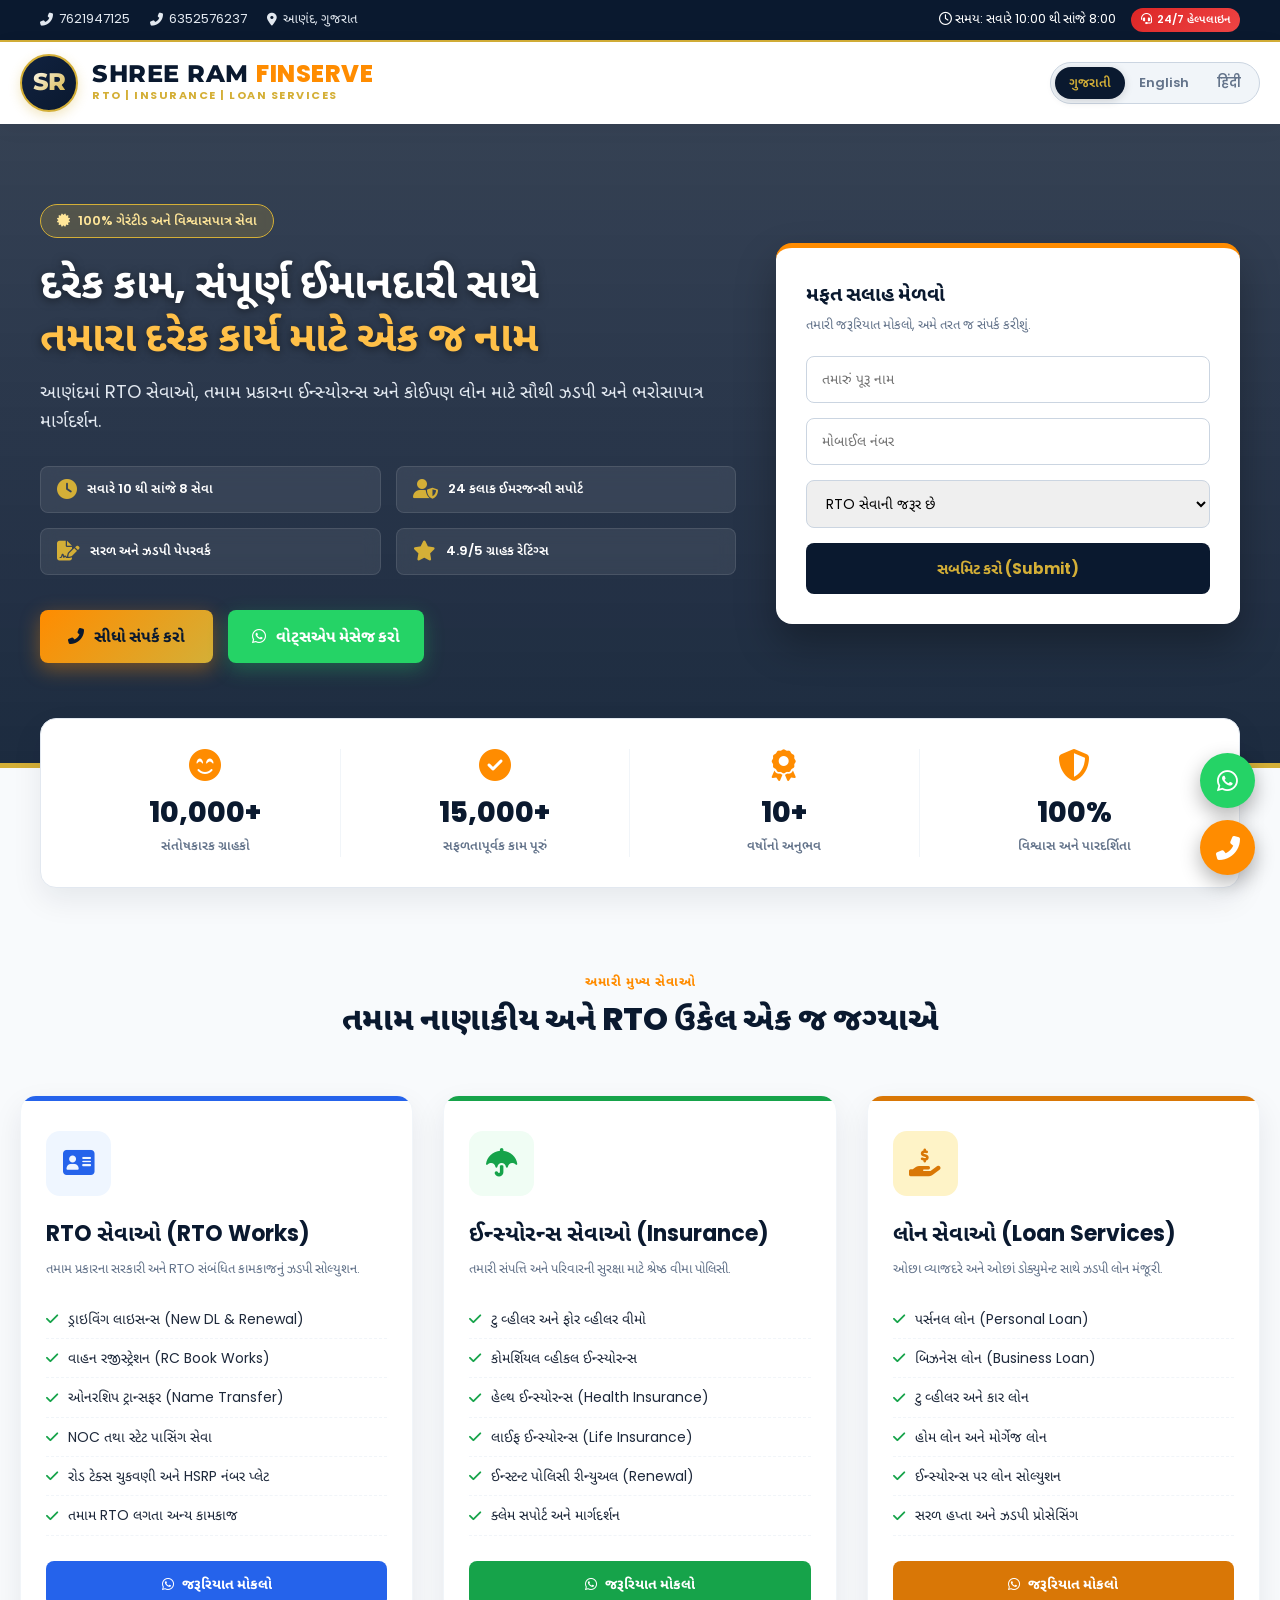
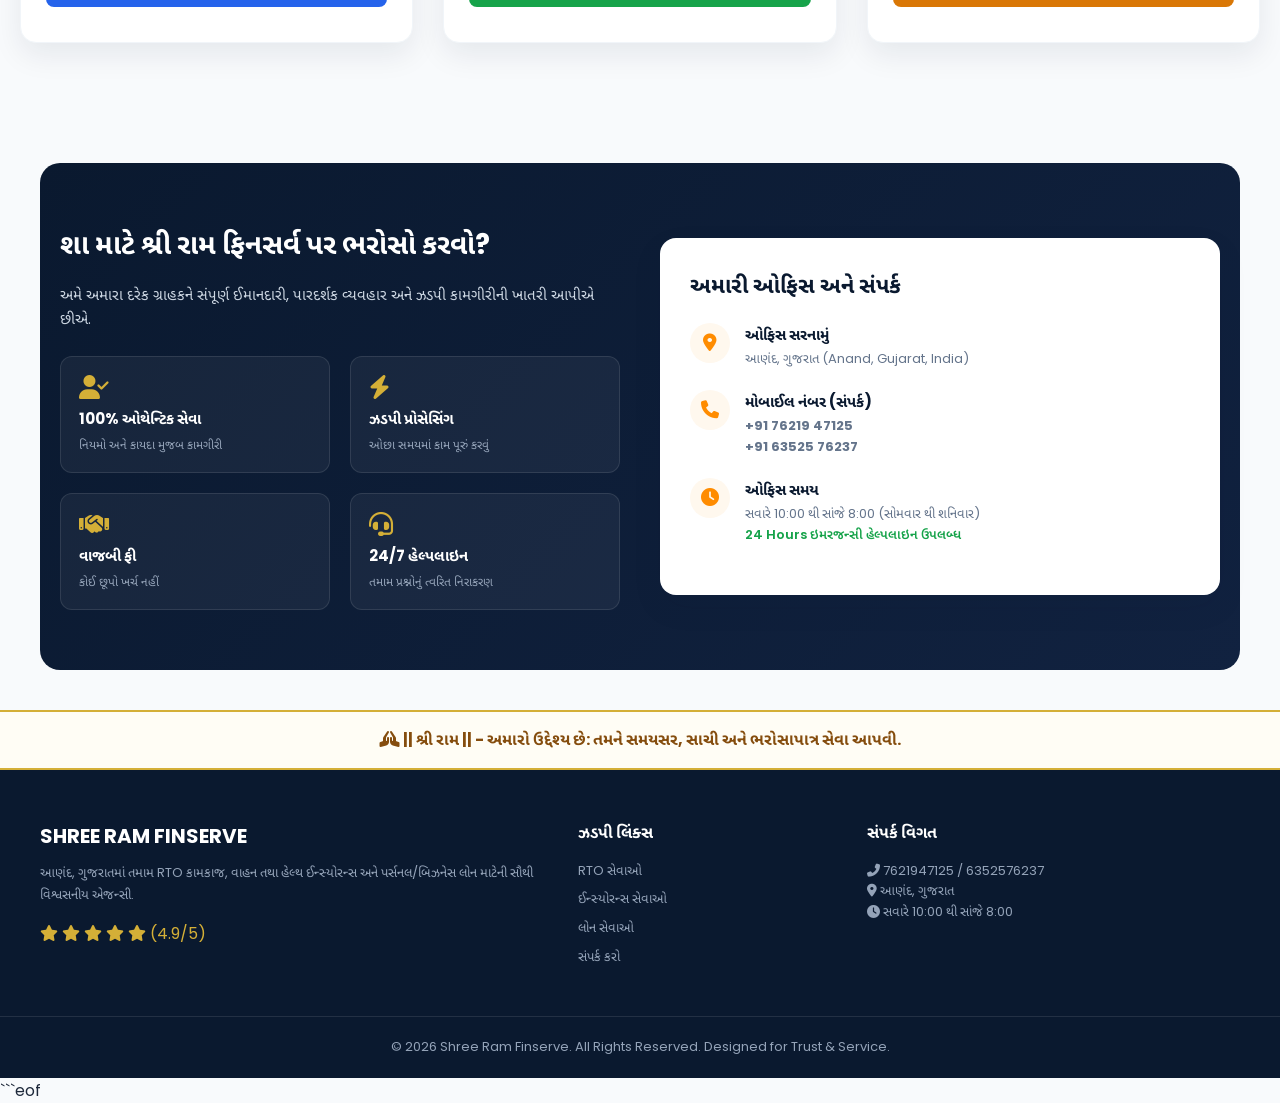
==== commit 48794c46: "Update index.html" ====
--- a/index.html
+++ b/index.html
@@ -3,220 +3,1328 @@
 <head>
     <meta charset="UTF-8">
     <meta name="viewport" content="width=device-width, initial-scale=1.0">
-    <title>Shree Ram Finserve</title>
-    <link rel="stylesheet" href="style.css">
-    <link rel="stylesheet" href="https://cdnjs.cloudflare.com/ajax/libs/font-awesome/6.4.0/css/all.min.css">
+    <title>Shree Ram Finserve | RTO, Insurance & Loan Services Anand</title>
+    <!-- Google Fonts -->
+    <link rel="preconnect" href="https://fonts.googleapis.com">
+    <link rel="preconnect" href="https://fonts.gstatic.com" crossorigin>
+    <link href="https://fonts.googleapis.com/css2?family=Montserrat:wght@400;600;700;800&family=Noto+Sans+Gujarati:wght@400;600;700&family=Poppins:wght@400;500;600;700&display=swap" rel="stylesheet">
+    <!-- Font Awesome Icons -->
+    <link rel="stylesheet" href="https://cdnjs.cloudflare.com/ajax/libs/font-awesome/6.5.1/css/all.min.css">
+
+    <style>
+        :root {
+            --primary-navy: #0A192F;
+            --secondary-navy: #112240;
+            --accent-gold: #D4AF37;
+            --accent-saffron: #FF8C00;
+            --saffron-light: #FFF8EE;
+            --text-dark: #1E293B;
+            --text-muted: #64748B;
+            --green-trust: #16A34A;
+            --card-shadow: 0 12px 30px rgba(10, 25, 47, 0.08);
+        }
+
+        * {
+            margin: 0;
+            padding: 0;
+            box-sizing: border-box;
+            font-family: 'Poppins', 'Noto Sans Gujarati', sans-serif;
+            scroll-behavior: smooth;
+        }
+
+        body {
+            background-color: #F8FAFC;
+            color: var(--text-dark);
+            line-height: 1.6;
+        }
+
+        /* Top Announcement / Contact Bar */
+        .top-header {
+            background-color: var(--primary-navy);
+            color: #FFFFFF;
+            padding: 8px 0;
+            font-size: 13px;
+            border-bottom: 2px solid var(--accent-gold);
+        }
+
+        .container {
+            max-width: 1240px;
+            margin: 0 auto;
+            padding: 0 20px;
+        }
+
+        .top-flex {
+            display: flex;
+            justify-content: space-between;
+            align-items: center;
+            flex-wrap: wrap;
+            gap: 10px;
+        }
+
+        .contact-links {
+            display: flex;
+            align-items: center;
+            gap: 20px;
+            flex-wrap: wrap;
+        }
+
+        .contact-links a {
+            color: #E2E8F0;
+            text-decoration: none;
+            display: flex;
+            align-items: center;
+            gap: 6px;
+            transition: color 0.3s;
+        }
+
+        .contact-links a:hover {
+            color: var(--accent-gold);
+        }
+
+        .top-right-info {
+            display: flex;
+            align-items: center;
+            gap: 15px;
+        }
+
+        .badge-24h {
+            background: linear-gradient(135deg, #DC2626, #EF4444);
+            color: white;
+            padding: 3px 10px;
+            border-radius: 20px;
+            font-weight: 600;
+            font-size: 11px;
+            display: flex;
+            align-items: center;
+            gap: 5px;
+            animation: pulse 2s infinite;
+        }
+
+        @keyframes pulse {
+            0% { transform: scale(1); }
+            50% { transform: scale(1.04); }
+            100% { transform: scale(1); }
+        }
+
+        /* Main Navbar & Hero Header */
+        .main-header {
+            background: #FFFFFF;
+            box-shadow: 0 4px 20px rgba(0,0,0,0.05);
+            position: sticky;
+            top: 0;
+            z-index: 1000;
+        }
+
+        .nav-flex {
+            display: flex;
+            justify-content: space-between;
+            align-items: center;
+            padding: 12px 0;
+        }
+
+        /* Brand Logo Design */
+        .brand-logo {
+            display: flex;
+            align-items: center;
+            gap: 14px;
+            text-decoration: none;
+        }
+
+        .sr-emblem {
+            width: 58px;
+            height: 58px;
+            background: linear-gradient(135deg, #112240, #0A192F);
+            border: 2px solid var(--accent-gold);
+            border-radius: 50%;
+            display: flex;
+            align-items: center;
+            justify-content: center;
+            position: relative;
+            box-shadow: 0 4px 12px rgba(212, 175, 55, 0.3);
+        }
+
+        .sr-emblem span {
+            font-family: 'Montserrat', sans-serif;
+            font-weight: 800;
+            font-size: 24px;
+            background: linear-gradient(135deg, #FFF, #D4AF37);
+            -webkit-background-clip: text;
+            -webkit-text-fill-color: transparent;
+            letter-spacing: -1px;
+        }
+
+        .brand-text h1 {
+            font-family: 'Montserrat', sans-serif;
+            font-weight: 800;
+            font-size: 24px;
+            color: var(--primary-navy);
+            line-height: 1.1;
+            letter-spacing: 0.5px;
+        }
+
+        .brand-text h1 span {
+            color: var(--accent-saffron);
+        }
+
+        .brand-text p {
+            font-size: 11px;
+            font-weight: 700;
+            color: var(--accent-gold);
+            letter-spacing: 1.5px;
+            text-transform: uppercase;
+        }
+
+        /* Language Switcher Component */
+        .lang-switch-box {
+            display: flex;
+            align-items: center;
+            background: #F1F5F9;
+            padding: 4px;
+            border-radius: 30px;
+            border: 1px solid #CBD5E1;
+        }
+
+        .lang-btn {
+            border: none;
+            background: transparent;
+            padding: 6px 14px;
+            border-radius: 20px;
+            font-weight: 600;
+            font-size: 13px;
+            cursor: pointer;
+            color: var(--text-muted);
+            transition: all 0.3s ease;
+        }
+
+        .lang-btn.active {
+            background: var(--primary-navy);
+            color: var(--accent-gold);
+            box-shadow: 0 2px 8px rgba(0,0,0,0.15);
+        }
+
+        /* Devotional Hero Section with Shree Ram Background */
+        .hero-section {
+            position: relative;
+            background: linear-gradient(180deg, rgba(10, 25, 47, 0.82) 0%, rgba(10, 25, 47, 0.92) 100%), 
+                        url('https://images.unsplash.com/photo-1609137144813-7d9921338f24?q=80&w=1600&auto=format&fit=crop') center/cover no-repeat;
+            color: white;
+            padding: 80px 0 100px;
+            overflow: hidden;
+            border-bottom: 5px solid var(--accent-gold);
+        }
+
+        .hero-grid {
+            display: grid;
+            grid-template-columns: 1.2fr 0.8fr;
+            gap: 40px;
+            align-items: center;
+        }
+
+        .trust-tag {
+            display: inline-flex;
+            align-items: center;
+            gap: 8px;
+            background: rgba(212, 175, 55, 0.2);
+            border: 1px solid var(--accent-gold);
+            color: #FFE699;
+            padding: 6px 16px;
+            border-radius: 30px;
+            font-size: 13px;
+            font-weight: 600;
+            margin-bottom: 20px;
+            backdrop-filter: blur(5px);
+        }
+
+        .hero-title {
+            font-size: 42px;
+            font-weight: 700;
+            line-height: 1.25;
+            margin-bottom: 15px;
+            text-shadow: 0 2px 10px rgba(0,0,0,0.5);
+        }
+
+        .hero-title span {
+            color: #FFC048;
+        }
+
+        .hero-subtitle {
+            font-size: 18px;
+            color: #E2E8F0;
+            margin-bottom: 30px;
+            font-weight: 400;
+        }
+
+        /* Trust Points Highlights */
+        .trust-features {
+            display: grid;
+            grid-template-columns: repeat(2, 1fr);
+            gap: 15px;
+            margin-bottom: 35px;
+        }
+
+        .tf-item {
+            display: flex;
+            align-items: center;
+            gap: 10px;
+            background: rgba(255, 255, 255, 0.08);
+            padding: 12px 16px;
+            border-radius: 8px;
+            backdrop-filter: blur(8px);
+            border: 1px solid rgba(255, 255, 255, 0.1);
+        }
+
+        .tf-item i {
+            color: var(--accent-gold);
+            font-size: 20px;
+        }
+
+        .tf-item p {
+            font-size: 13px;
+            font-weight: 600;
+            color: #FFF;
+        }
+
+        /* Hero Action Buttons */
+        .hero-btns {
+            display: flex;
+            gap: 15px;
+            flex-wrap: wrap;
+        }
+
+        .btn-primary-gold {
+            background: linear-gradient(135deg, #FF8C00, #D4AF37);
+            color: #0A192F;
+            padding: 14px 28px;
+            border-radius: 8px;
+            font-weight: 700;
+            text-decoration: none;
+            display: inline-flex;
+            align-items: center;
+            gap: 10px;
+            box-shadow: 0 6px 20px rgba(255, 140, 0, 0.4);
+            transition: transform 0.3s, box-shadow 0.3s;
+        }
+
+        .btn-primary-gold:hover {
+            transform: translateY(-3px);
+            box-shadow: 0 10px 25px rgba(255, 140, 0, 0.5);
+        }
+
+        .btn-whatsapp {
+            background: #25D366;
+            color: white;
+            padding: 14px 24px;
+            border-radius: 8px;
+            font-weight: 700;
+            text-decoration: none;
+            display: inline-flex;
+            align-items: center;
+            gap: 10px;
+            box-shadow: 0 6px 20px rgba(37, 211, 102, 0.3);
+            transition: transform 0.3s;
+        }
+
+        .btn-whatsapp:hover {
+            transform: translateY(-3px);
+            background: #20BA5A;
+        }
+
+        /* Quick Lead Booking Form Box */
+        .lead-card {
+            background: #FFFFFF;
+            color: var(--text-dark);
+            padding: 30px;
+            border-radius: 16px;
+            box-shadow: 0 20px 40px rgba(0,0,0,0.3);
+            border-top: 5px solid var(--accent-saffron);
+        }
+
+        .lead-card h3 {
+            font-size: 20px;
+            color: var(--primary-navy);
+            margin-bottom: 5px;
+            font-weight: 700;
+        }
+
+        .lead-card p {
+            font-size: 13px;
+            color: var(--text-muted);
+            margin-bottom: 20px;
+        }
+
+        .form-group {
+            margin-bottom: 15px;
+        }
+
+        .form-control {
+            width: 100%;
+            padding: 12px 15px;
+            border: 1px solid #CBD5E1;
+            border-radius: 8px;
+            font-size: 14px;
+            outline: none;
+            transition: border 0.3s;
+        }
+
+        .form-control:focus {
+            border-color: var(--accent-saffron);
+        }
+
+        .submit-btn {
+            width: 100%;
+            background: var(--primary-navy);
+            color: var(--accent-gold);
+            border: none;
+            padding: 14px;
+            border-radius: 8px;
+            font-weight: 700;
+            font-size: 15px;
+            cursor: pointer;
+            transition: background 0.3s;
+        }
+
+        .submit-btn:hover {
+            background: var(--secondary-navy);
+        }
+
+        /* Counter Bar Section */
+        .stats-section {
+            margin-top: -50px;
+            position: relative;
+            z-index: 10;
+        }
+
+        .stats-wrapper {
+            background: #FFFFFF;
+            border-radius: 16px;
+            padding: 30px;
+            box-shadow: var(--card-shadow);
+            display: grid;
+            grid-template-columns: repeat(4, 1fr);
+            gap: 20px;
+            border: 1px solid #E2E8F0;
+        }
+
+        .stat-box {
+            text-align: center;
+            border-right: 1px solid #F1F5F9;
+        }
+
+        .stat-box:last-child {
+            border-right: none;
+        }
+
+        .stat-box i {
+            font-size: 32px;
+            color: var(--accent-saffron);
+            margin-bottom: 10px;
+        }
+
+        .stat-number {
+            font-size: 28px;
+            font-weight: 800;
+            color: var(--primary-navy);
+        }
+
+        .stat-label {
+            font-size: 13px;
+            color: var(--text-muted);
+            font-weight: 600;
+        }
+
+        /* Services Grid Section */
+        .section-padding {
+            padding: 80px 0;
+        }
+
+        .section-header {
+            text-align: center;
+            max-width: 700px;
+            margin: 0 auto 50px;
+        }
+
+        .section-subtitle {
+            color: var(--accent-saffron);
+            font-weight: 700;
+            text-transform: uppercase;
+            letter-spacing: 1px;
+            font-size: 13px;
+            margin-bottom: 5px;
+        }
+
+        .section-title {
+            font-size: 32px;
+            color: var(--primary-navy);
+            font-weight: 800;
+        }
+
+        .services-grid {
+            display: grid;
+            grid-template-columns: repeat(3, 1fr);
+            gap: 30px;
+        }
+
+        .service-card {
+            background: #FFFFFF;
+            border-radius: 16px;
+            padding: 35px 25px;
+            box-shadow: var(--card-shadow);
+            border: 1px solid #F1F5F9;
+            transition: all 0.3s ease;
+            position: relative;
+            overflow: hidden;
+        }
+
+        .service-card:hover {
+            transform: translateY(-8px);
+            box-shadow: 0 20px 40px rgba(10, 25, 47, 0.12);
+        }
+
+        .card-accent-line {
+            position: absolute;
+            top: 0;
+            left: 0;
+            width: 100%;
+            height: 5px;
+        }
+
+        .rto-card .card-accent-line { background: #2563EB; }
+        .ins-card .card-accent-line { background: #16A34A; }
+        .loan-card .card-accent-line { background: #D97706; }
+
+        .service-icon-box {
+            width: 65px;
+            height: 65px;
+            border-radius: 14px;
+            display: flex;
+            align-items: center;
+            justify-content: center;
+            font-size: 28px;
+            margin-bottom: 20px;
+        }
+
+        .rto-card .service-icon-box { background: #EFF6FF; color: #2563EB; }
+        .ins-card .service-icon-box { background: #F0FDF4; color: #16A34A; }
+        .loan-card .service-icon-box { background: #FEF3C7; color: #D97706; }
+
+        .service-card h3 {
+            font-size: 22px;
+            color: var(--primary-navy);
+            margin-bottom: 8px;
+            font-weight: 700;
+        }
+
+        .service-card .card-desc {
+            font-size: 13px;
+            color: var(--text-muted);
+            margin-bottom: 20px;
+        }
+
+        .service-list {
+            list-style: none;
+            margin-bottom: 25px;
+        }
+
+        .service-list li {
+            font-size: 14px;
+            color: var(--text-dark);
+            padding: 8px 0;
+            border-bottom: 1px dashed #F1F5F9;
+            display: flex;
+            align-items: center;
+            gap: 10px;
+        }
+
+        .service-list li i {
+            color: var(--green-trust);
+            font-size: 14px;
+        }
+
+        .card-action-btn {
+            width: 100%;
+            padding: 12px;
+            border-radius: 8px;
+            border: none;
+            font-weight: 700;
+            font-size: 14px;
+            cursor: pointer;
+            display: flex;
+            align-items: center;
+            justify-content: center;
+            gap: 8px;
+            transition: opacity 0.3s;
+            text-decoration: none;
+        }
+
+        .rto-btn { background: #2563EB; color: white; }
+        .ins-btn { background: #16A34A; color: white; }
+        .loan-btn { background: #D97706; color: white; }
+
+        /* Genuine Trust Banner */
+        .trust-banner-section {
+            background: linear-gradient(135deg, var(--primary-navy), var(--secondary-navy));
+            color: white;
+            padding: 60px 0;
+            border-radius: 20px;
+            margin: 40px 0;
+            position: relative;
+        }
+
+        .trust-grid {
+            display: grid;
+            grid-template-columns: 1fr 1fr;
+            gap: 40px;
+            align-items: center;
+        }
+
+        .trust-badges-list {
+            display: grid;
+            grid-template-columns: 1fr 1fr;
+            gap: 20px;
+            margin-top: 25px;
+        }
+
+        .tb-box {
+            background: rgba(255, 255, 255, 0.05);
+            border: 1px solid rgba(255, 255, 255, 0.1);
+            padding: 18px;
+            border-radius: 12px;
+        }
+
+        .tb-box i {
+            font-size: 24px;
+            color: var(--accent-gold);
+            margin-bottom: 8px;
+        }
+
+        .tb-box h4 {
+            font-size: 15px;
+            margin-bottom: 4px;
+        }
+
+        .tb-box p {
+            font-size: 12px;
+            color: #94A3B8;
+        }
+
+        /* Office Location & Contact Details */
+        .location-card {
+            background: #FFFFFF;
+            border-radius: 16px;
+            padding: 30px;
+            box-shadow: var(--card-shadow);
+        }
+
+        .info-row {
+            display: flex;
+            align-items: flex-start;
+            gap: 15px;
+            margin-bottom: 20px;
+        }
+
+        .info-row i {
+            width: 40px;
+            height: 40px;
+            background: var(--saffron-light);
+            color: var(--accent-saffron);
+            border-radius: 50%;
+            display: flex;
+            align-items: center;
+            justify-content: center;
+            font-size: 18px;
+            flex-shrink: 0;
+        }
+
+        .info-text h5 {
+            font-size: 15px;
+            color: var(--primary-navy);
+            margin-bottom: 2px;
+        }
+
+        .info-text p {
+            font-size: 13px;
+            color: var(--text-muted);
+        }
+
+        /* Devotional Quote Bar */
+        .bottom-mantra {
+            background: #FFFDF5;
+            border-top: 2px solid var(--accent-gold);
+            border-bottom: 2px solid var(--accent-gold);
+            padding: 15px 0;
+            text-align: center;
+            font-size: 16px;
+            font-weight: 700;
+            color: #854D0E;
+        }
+
+        /* Footer */
+        footer {
+            background: var(--primary-navy);
+            color: #94A3B8;
+            padding: 50px 0 20px;
+            font-size: 13px;
+        }
+
+        .footer-grid {
+            display: grid;
+            grid-template-columns: 2fr 1fr 1.5fr;
+            gap: 40px;
+            margin-bottom: 40px;
+        }
+
+        .footer-brand h2 {
+            color: white;
+            font-size: 20px;
+            margin-bottom: 10px;
+        }
+
+        .footer-links h4, .footer-contact h4 {
+            color: white;
+            font-size: 16px;
+            margin-bottom: 15px;
+        }
+
+        .footer-links ul {
+            list-style: none;
+        }
+
+        .footer-links li {
+            margin-bottom: 8px;
+        }
+
+        .footer-links a {
+            color: #94A3B8;
+            text-decoration: none;
+            transition: color 0.3s;
+        }
+
+        .footer-links a:hover {
+            color: var(--accent-gold);
+        }
+
+        .copyright-bar {
+            text-align: center;
+            padding-top: 20px;
+            border-top: 1px solid rgba(255,255,255,0.1);
+        }
+
+        /* Floating Call/WhatsApp Quick Actions */
+        .floating-action-buttons {
+            position: fixed;
+            bottom: 25px;
+            right: 25px;
+            display: flex;
+            flex-direction: column;
+            gap: 12px;
+            z-index: 999;
+        }
+
+        .float-btn {
+            width: 55px;
+            height: 55px;
+            border-radius: 50%;
+            display: flex;
+            align-items: center;
+            justify-content: center;
+            color: white;
+            font-size: 24px;
+            text-decoration: none;
+            box-shadow: 0 8px 20px rgba(0,0,0,0.3);
+            transition: transform 0.3s;
+        }
+
+        .float-btn:hover {
+            transform: scale(1.1);
+        }
+
+        .float-wa { background: #25D366; }
+        .float-call { background: var(--accent-saffron); }
+
+        /* Responsive Breakpoints */
+        @media (max-width: 992px) {
+            .hero-grid, .services-grid, .trust-grid, .footer-grid {
+                grid-template-columns: 1fr;
+            }
+            .stats-wrapper {
+                grid-template-columns: repeat(2, 1fr);
+            }
+            .stat-box {
+                border-right: none;
+                border-bottom: 1px solid #F1F5F9;
+                padding-bottom: 15px;
+            }
+            .hero-title {
+                font-size: 32px;
+            }
+        }
+
+        @media (max-width: 600px) {
+            .trust-features, .trust-badges-list {
+                grid-template-columns: 1fr;
+            }
+            .top-flex {
+                justify-content: center;
+                text-align: center;
+            }
+            .stats-wrapper {
+                grid-template-columns: 1fr;
+            }
+        }
+    </style>
 </head>
 <body>
 
-    <!-- Top Bar -->
-    <div class="top-bar">
-        <div class="container top-container">
-            <div class="contact-info">
-                <span><i class="fas fa-map-marker-alt"></i> Anand, Gujarat, India</span>
-                <span><i class="fas fa-phone"></i> +91 98765 43210</span>
-                <span><i class="fas fa-envelope"></i> shreeramfinserve@gmail.com</span>
-            </div>
-            <div class="top-right">
-                <span>Working Hours: Mon - Sat (9:00 AM - 7:00 PM)</span>
-                <div class="social-icons">
-                    <a href="#"><i class="fab fa-facebook-f"></i></a>
-                    <a href="#"><i class="fab fa-instagram"></i></a>
-                    <a href="#"><i class="fab fa-whatsapp"></i></a>
-                </div>
+    <!-- Top Contact Header -->
+    <div class="top-header">
+        <div class="container top-flex">
+            <div class="contact-links">
+                <a href="tel:7621947125"><i class="fas fa-phone-alt"></i> 7621947125</a>
+                <a href="tel:6352576237"><i class="fas fa-phone-alt"></i> 6352576237</a>
+                <a href="https://maps.google.com/?q=Anand+Gujarat" target="_blank"><i class="fas fa-location-dot"></i> <span id="top-loc">આણંદ, ગુજરાત</span></a>
+            </div>
+            <div class="top-right-info">
+                <span id="working-hours"><i class="far fa-clock"></i> સમય: સવારે 10:00 થી સાંજે 8:00</span>
+                <span class="badge-24h"><i class="fas fa-headset"></i> <span id="badge-24-txt">24/7 હેલ્પલાઇન</span></span>
             </div>
         </div>
     </div>
 
-    <!-- Main Header / Banner Area -->
-    <header class="hero-section">
-        <div class="language-switcher">
-            <span class="lang-title"><i class="fas fa-globe"></i> Language / ભાષા / भाषा</span>
-            <div class="lang-btns">
-                <button onclick="changeLanguage('en')">English</button>
-                <button onclick="changeLanguage('hi')">हिंदी</button>
-                <button class="active" onclick="changeLanguage('gu')">ગુજરાતી</button>
+    <!-- Main Navigation Bar -->
+    <header class="main-header">
+        <div class="container nav-flex">
+            <!-- SR Logo -->
+            <a href="#" class="brand-logo">
+                <div class="sr-emblem">
+                    <span>SR</span>
+                </div>
+                <div class="brand-text">
+                    <h1>SHREE RAM <span>FINSERVE</span></h1>
+                    <p id="brand-tag">RTO | INSURANCE | LOAN SERVICES</p>
+                </div>
+            </a>
+
+            <!-- Language Switcher -->
+            <div class="lang-switch-box">
+                <button class="lang-btn active" onclick="setLanguage('gu', this)">ગુજરાતી</button>
+                <button class="lang-btn" onclick="setLanguage('en', this)">English</button>
+                <button class="lang-btn" onclick="setLanguage('hi', this)">हिंदी</button>
             </div>
         </div>
-
-        <div class="container hero-container">
+    </header>
+
+    <!-- Devotional Hero Section -->
+    <section class="hero-section">
+        <div class="container hero-grid">
             <div class="hero-content">
-                <div class="logo-area">
-                    <div class="sr-logo">SR</div>
-                    <div class="logo-text">
-                        <h1>SHREE RAM</h1>
-                        <h2>FIN SERVE</h2>
-                        <p class="services-badge">RTO | INSURANCE | LOAN SERVICES</p>
+                <div class="trust-tag">
+                    <i class="fas fa-certificate"></i>
+                    <span id="hero-badge">100% ગેરંટીડ અને વિશ્વાસપાત્ર સેવા</span>
+                </div>
+                <h2 class="hero-title" id="hero-title-txt">
+                    દરેક કામ, સંપૂર્ણ ઈમાનદારી સાથે<br>
+                    <span>તમારા દરેક કાર્ય માટે એક જ નામ</span>
+                </h2>
+                <p class="hero-subtitle" id="hero-sub-txt">
+                    આણંદમાં RTO સેવાઓ, તમામ પ્રકારના ઈન્સ્યોરન્સ અને કોઈપણ લોન માટે સૌથી ઝડપી અને ભરોસાપાત્ર માર્ગદર્શન.
+                </p>
+
+                <!-- Key Highlights -->
+                <div class="trust-features">
+                    <div class="tf-item">
+                        <i class="fas fa-clock"></i>
+                        <p id="tf-1">સવારે 10 થી સાંજે 8 સેવા</p>
+                    </div>
+                    <div class="tf-item">
+                        <i class="fas fa-user-shield"></i>
+                        <p id="tf-2">24 કલાક ઈમરજન્સી સપોર્ટ</p>
+                    </div>
+                    <div class="tf-item">
+                        <i class="fas fa-file-signature"></i>
+                        <p id="tf-3">સરળ અને ઝડપી પેપરવર્ક</p>
+                    </div>
+                    <div class="tf-item">
+                        <i class="fas fa-star"></i>
+                        <p id="tf-4">4.9/5 ગ્રાહક રેટિંગ્સ</p>
                     </div>
                 </div>
-                <p class="tagline" id="tagline-sub">સેવા અમારી, વિશ્વાસ આપકા</p>
-                <h3 class="main-heading" id="main-heading">દરેક કામ, સંપૂર્ણ ઈમાનદારી સાથે<br>તમારા દરેક કાર્ય માટે એક જ વિશ્વસનીય નામ</h3>
-
-                <div class="features-grid">
-                    <div class="feature-card">
-                        <i class="fas fa-shield-alt"></i>
-                        <div>
-                            <h4>100%</h4>
-                            <p id="f1">વિશ્વાસપાત્ર સેવા</p>
+
+                <!-- Action Buttons -->
+                <div class="hero-btns">
+                    <a href="tel:7621947125" class="btn-primary-gold" id="btn-call-now">
+                        <i class="fas fa-phone-alt"></i> સીધો સંપર્ક કરો
+                    </a>
+                    <a href="https://wa.me/917621947125?text=હેલો,%20મને%20માહિતી%20જોઈએ%20છે." target="_blank" class="btn-whatsapp" id="btn-wa-now">
+                        <i class="fab fa-whatsapp"></i> વોટ્સએપ મેસેજ કરો
+                    </a>
+                </div>
+            </div>
+
+            <!-- Quick Inquiry Card -->
+            <div class="lead-card">
+                <h3 id="form-heading">મફત સલાહ મેળવો</h3>
+                <p id="form-subheading">તમારી જરૂરિયાત મોકલો, અમે તરત જ સંપર્ક કરીશું.</p>
+                <form onsubmit="handleInquiry(event)">
+                    <div class="form-group">
+                        <input type="text" class="form-control" id="input-name" placeholder="તમારું પૂરૂ નામ" required>
+                    </div>
+                    <div class="form-group">
+                        <input type="tel" class="form-control" id="input-phone" placeholder="મોબાઈલ નંબર" required pattern="[0-9]{10}">
+                    </div>
+                    <div class="form-group">
+                        <select class="form-control" id="select-service">
+                            <option value="RTO">RTO સેવાની જરૂર છે</option>
+                            <option value="Insurance">ઈન્સ્યોરન્સ / વીમો</option>
+                            <option value="Loan">લોન સર્વિસ</option>
+                        </select>
+                    </div>
+                    <button type="submit" class="submit-btn" id="btn-submit-inquiry">સબમિટ કરો (Submit)</button>
+                </form>
+            </div>
+        </div>
+    </section>
+
+    <!-- Stats Section -->
+    <div class="container stats-section">
+        <div class="stats-wrapper">
+            <div class="stat-box">
+                <i class="fas fa-smile-beam"></i>
+                <div class="stat-number">10,000+</div>
+                <div class="stat-label" id="st-1">સંતોષકારક ગ્રાહકો</div>
+            </div>
+            <div class="stat-box">
+                <i class="fas fa-check-circle"></i>
+                <div class="stat-number">15,000+</div>
+                <div class="stat-label" id="st-2">સફળતાપૂર્વક કામ પૂરું</div>
+            </div>
+            <div class="stat-box">
+                <i class="fas fa-award"></i>
+                <div class="stat-number">10+</div>
+                <div class="stat-label" id="st-3">વર્ષોનો અનુભવ</div>
+            </div>
+            <div class="stat-box">
+                <i class="fas fa-shield-alt"></i>
+                <div class="stat-number">100%</div>
+                <div class="stat-label" id="st-4">વિશ્વાસ અને પારદર્શિતા</div>
+            </div>
+        </div>
+    </div>
+
+    <!-- Main Services Section -->
+    <section class="section-padding container">
+        <div class="section-header">
+            <span class="section-subtitle" id="sec-sub">અમારી મુખ્ય સેવાઓ</span>
+            <h2 class="section-title" id="sec-title">તમામ નાણાકીય અને RTO ઉકેલ એક જ જગ્યાએ</h2>
+        </div>
+
+        <div class="services-grid">
+            <!-- 1. RTO Services -->
+            <div class="service-card rto-card">
+                <div class="card-accent-line"></div>
+                <div class="service-icon-box">
+                    <i class="fas fa-address-card"></i>
+                </div>
+                <h3 id="card1-title">RTO સેવાઓ (RTO Works)</h3>
+                <p class="card-desc" id="card1-desc">તમામ પ્રકારના સરકારી અને RTO સંબંધિત કામકાજનું ઝડપી સોલ્યુશન.</p>
+                <ul class="service-list">
+                    <li><i class="fas fa-check"></i> <span id="r-list-1">ડ્રાઇવિંગ લાઇસન્સ (New DL & Renewal)</span></li>
+                    <li><i class="fas fa-check"></i> <span id="r-list-2">વાહન રજીસ્ટ્રેશન (RC Book Works)</span></li>
+                    <li><i class="fas fa-check"></i> <span id="r-list-3">ઓનરશિપ ટ્રાન્સફર (Name Transfer)</span></li>
+                    <li><i class="fas fa-check"></i> <span id="r-list-4">NOC તથા સ્ટેટ પાસિંગ સેવા</span></li>
+                    <li><i class="fas fa-check"></i> <span id="r-list-5">રોડ ટેક્સ ચુકવણી અને HSRP નંબર પ્લેટ</span></li>
+                    <li><i class="fas fa-check"></i> <span id="r-list-6">તમામ RTO લગતા અન્ય કામકાજ</span></li>
+                </ul>
+                <a href="https://wa.me/917621947125?text=મને%20RTO%20સર્વિસ%20વિશે%20માહિતી%20જોઈએ%20છે." class="card-action-btn rto-btn">
+                    <i class="fab fa-whatsapp"></i> <span class="btn-card-text">જરૂરિયાત મોકલો</span>
+                </a>
+            </div>
+
+            <!-- 2. Insurance Services -->
+            <div class="service-card ins-card">
+                <div class="card-accent-line"></div>
+                <div class="service-icon-box">
+                    <i class="fas fa-umbrella"></i>
+                </div>
+                <h3 id="card2-title">ઈન્સ્યોરન્સ સેવાઓ (Insurance)</h3>
+                <p class="card-desc" id="card2-desc">તમારી સંપત્તિ અને પરિવારની સુરક્ષા માટે શ્રેષ્ઠ વીમા પોલિસી.</p>
+                <ul class="service-list">
+                    <li><i class="fas fa-check"></i> <span id="i-list-1">ટુ વ્હીલર અને ફોર વ્હીલર વીમો</span></li>
+                    <li><i class="fas fa-check"></i> <span id="i-list-2">કોમર્શિયલ વ્હીકલ ઈન્સ્યોરન્સ</span></li>
+                    <li><i class="fas fa-check"></i> <span id="i-list-3">હેલ્થ ઈન્સ્યોરન્સ (Health Insurance)</span></li>
+                    <li><i class="fas fa-check"></i> <span id="i-list-4">લાઈફ ઈન્સ્યોરન્સ (Life Insurance)</span></li>
+                    <li><i class="fas fa-check"></i> <span id="i-list-5">ઈન્સ્ટન્ટ પોલિસી રીન્યુઅલ (Renewal)</span></li>
+                    <li><i class="fas fa-check"></i> <span id="i-list-6">ક્લેમ સપોર્ટ અને માર્ગદર્શન</span></li>
+                </ul>
+                <a href="https://wa.me/917621947125?text=મને%20ઈન્સ્યોરન્સ%20વિશે%20માહિતી%20જોઈએ%20છે." class="card-action-btn ins-btn">
+                    <i class="fab fa-whatsapp"></i> <span class="btn-card-text">જરૂરિયાત મોકલો</span>
+                </a>
+            </div>
+
+            <!-- 3. Loan Services -->
+            <div class="service-card loan-card">
+                <div class="card-accent-line"></div>
+                <div class="service-icon-box">
+                    <i class="fas fa-hand-holding-dollar"></i>
+                </div>
+                <h3 id="card3-title">લોન સેવાઓ (Loan Services)</h3>
+                <p class="card-desc" id="card3-desc">ઓછા વ્યાજદરે અને ઓછાં ડોક્યુમેન્ટ સાથે ઝડપી લોન મંજૂરી.</p>
+                <ul class="service-list">
+                    <li><i class="fas fa-check"></i> <span id="l-list-1">પર્સનલ લોન (Personal Loan)</span></li>
+                    <li><i class="fas fa-check"></i> <span id="l-list-2">બિઝનેસ લોન (Business Loan)</span></li>
+                    <li><i class="fas fa-check"></i> <span id="l-list-3">ટુ વ્હીલર અને કાર લોન</span></li>
+                    <li><i class="fas fa-check"></i> <span id="l-list-4">હોમ લોન અને મોર્ગેજ લોન</span></li>
+                    <li><i class="fas fa-check"></i> <span id="l-list-5">ઈન્સ્યોરન્સ પર લોન સોલ્યુશન</span></li>
+                    <li><i class="fas fa-check"></i> <span id="l-list-6">સરળ હપ્તા અને ઝડપી પ્રોસેસિંગ</span></li>
+                </ul>
+                <a href="https://wa.me/917621947125?text=મને%20લોન%20સર્વિસ%20વિશે%20માહિતી%20જોઈએ%20છે." class="card-action-btn loan-btn">
+                    <i class="fab fa-whatsapp"></i> <span class="btn-card-text">જરૂરિયાત મોકલો</span>
+                </a>
+            </div>
+        </div>
+    </section>
+
+    <!-- Trust & Verification Section -->
+    <div class="container">
+        <div class="trust-banner-section">
+            <div class="container trust-grid">
+                <div>
+                    <h2 style="font-size: 28px; margin-bottom: 15px;" id="tb-main-title">શા માટે શ્રી રામ ફિનસર્વ પર ભરોસો કરવો?</h2>
+                    <p style="color: #CBD5E1; font-size: 15px;" id="tb-main-desc">
+                        અમે અમારા દરેક ગ્રાહકને સંપૂર્ણ ઈમાનદારી, પારદર્શક વ્યવહાર અને ઝડપી કામગીરીની ખાતરી આપીએ છીએ.
+                    </p>
+                    <div class="trust-badges-list">
+                        <div class="tb-box">
+                            <i class="fas fa-user-check"></i>
+                            <h4 id="tb1-h">100% ઓથેન્ટિક સેવા</h4>
+                            <p id="tb1-p">નિયમો અને કાયદા મુજબ કામગીરી</p>
                         </div>
-                    </div>
-                    <div class="feature-card">
-                        <i class="fas fa-clock"></i>
-                        <div>
-                            <h4 id="f2-title">સમયસર</h4>
-                            <p id="f2">ઝડપી કામ</p>
+                        <div class="tb-box">
+                            <i class="fas fa-bolt"></i>
+                            <h4 id="tb2-h">ઝડપી પ્રોસેસિંગ</h4>
+                            <p id="tb2-p">ઓછા સમયમાં કામ પૂરું કરવું</p>
                         </div>
-                    </div>
-                    <div class="feature-card">
-                        <i class="fas fa-user-check"></i>
-                        <div>
-                            <h4 id="f3-title">ગ્રાહક સંતોષ</h4>
-                            <p id="f3">અમારી પ્રાથમિકતા</p>
+                        <div class="tb-box">
+                            <i class="fas fa-handshake"></i>
+                            <h4 id="tb3-h">વાજબી ફી</h4>
+                            <p id="tb3-p">કોઈ છૂપો ખર્ચ નહીં</p>
                         </div>
-                    </div>
-                    <div class="feature-card">
-                        <i class="fas fa-award"></i>
-                        <div>
-                            <h4 id="f4-title">અનુભવી ટીમ</h4>
-                            <p id="f4">વ્યાવસાયિક માર્ગદર્શન</p>
+                        <div class="tb-box">
+                            <i class="fas fa-headset"></i>
+                            <h4 id="tb4-h">24/7 હેલ્પલાઇન</h4>
+                            <p id="tb4-p">તમામ પ્રશ્નોનું ત્વરિત નિરાકરણ</p>
                         </div>
                     </div>
                 </div>
-            </div>
-
-            <!-- Floating Right Contact Widgets -->
-            <div class="floating-widgets">
-                <div class="widget-box">
-                    <i class="fab fa-whatsapp widget-icon"></i>
-                    <div>
-                        <small>WhatsApp</small>
-                        <p>Chat Now</p>
+
+                <!-- Office Contact Information -->
+                <div class="location-card">
+                    <h3 style="font-size: 22px; color: var(--primary-navy); margin-bottom: 20px;" id="loc-heading">અમારી ઓફિસ અને સંપર્ક</h3>
+                    
+                    <div class="info-row">
+                        <i class="fas fa-location-dot"></i>
+                        <div class="info-text">
+                            <h5 id="loc-1-title">ઓફિસ સરનામું</h5>
+                            <p id="loc-1-desc">આણંદ, ગુજરાત (Anand, Gujarat, India)</p>
+                        </div>
+                    </div>
+
+                    <div class="info-row">
+                        <i class="fas fa-phone"></i>
+                        <div class="info-text">
+                            <h5 id="loc-2-title">મોબાઈલ નંબર (સંપર્ક)</h5>
+                            <p><strong>+91 76219 47125</strong></p>
+                            <p><strong>+91 63525 76237</strong></p>
+                        </div>
+                    </div>
+
+                    <div class="info-row">
+                        <i class="fas fa-clock"></i>
+                        <div class="info-text">
+                            <h5 id="loc-3-title">ઓફિસ સમય</h5>
+                            <p id="loc-3-desc">સવારે 10:00 થી સાંજે 8:00 (સોમવાર થી શનિવાર)</p>
+                            <p style="color: var(--green-trust); font-weight: 600;" id="loc-3-sub">24 Hours ઇમરજન્સી હેલ્પલાઇન ઉપલબ્ધ</p>
+                        </div>
                     </div>
                 </div>
-                <div class="widget-box">
-                    <i class="fas fa-phone-alt widget-icon"></i>
-                    <div>
-                        <small>Call Now</small>
-                        <p>98765 43210</p>
-                    </div>
-                </div>
-                <div class="widget-box">
-                    <i class="fas fa-map-marked-alt widget-icon"></i>
-                    <div>
-                        <small>Visit Office</small>
-                        <p>Get Direction</p>
-                    </div>
-                </div>
-            </div>
-        </div>
-    </header>
-
-    <!-- Services Section -->
-    <section class="services-section">
-        <div class="container services-grid">
-            
-            <!-- RTO Services -->
-            <div class="service-card navy">
-                <div class="card-header">
-                    <div class="icon-circle"><i class="fas fa-id-card"></i></div>
-                    <div>
-                        <h3>RTO SERVICES</h3>
-                        <p class="sub-text" id="rto-sub">તમામ RTO કામ માટે</p>
-                    </div>
-                </div>
-                <ul class="service-list">
-                    <li><i class="fas fa-check"></i> <span id="r1">Driving License (DL)</span></li>
-                    <li><i class="fas fa-check"></i> <span id="r2">Road Tax Payment</span></li>
-                    <li><i class="fas fa-check"></i> <span id="r3">Vehicle Registration</span></li>
-                    <li><i class="fas fa-check"></i> <span id="r4">NOC Services</span></li>
-                    <li><i class="fas fa-check"></i> <span id="r5">Ownership Transfer</span></li>
-                    <li><i class="fas fa-check"></i> <span id="r6">All RTO Works</span></li>
-                </ul>
-                <button class="btn btn-navy" id="btn-rto">View All Services &rarr;</button>
-            </div>
-
-            <!-- Insurance Services -->
-            <div class="service-card green">
-                <div class="card-header">
-                    <div class="icon-circle"><i class="fas fa-umbrella"></i></div>
-                    <div>
-                        <h3>INSURANCE SERVICES</h3>
-                        <p class="sub-text" id="ins-sub">સુરક્ષા તમારા જીવનની</p>
-                    </div>
-                </div>
-                <ul class="service-list">
-                    <li><i class="fas fa-check"></i> <span id="i1">Vehicle Insurance</span></li>
-                    <li><i class="fas fa-check"></i> <span id="i2">Two Wheeler Insurance</span></li>
-                    <li><i class="fas fa-check"></i> <span id="i3">Health Insurance</span></li>
-                    <li><i class="fas fa-check"></i> <span id="i4">Commercial Insurance</span></li>
-                    <li><i class="fas fa-check"></i> <span id="i5">Life Insurance</span></li>
-                    <li><i class="fas fa-check"></i> <span id="i6">Insurance Renewal</span></li>
-                </ul>
-                <button class="btn btn-green" id="btn-ins">View All Services &rarr;</button>
-            </div>
-
-            <!-- Loan Services -->
-            <div class="service-card orange">
-                <div class="card-header">
-                    <div class="icon-circle"><i class="fas fa-rupee-sign"></i></div>
-                    <div>
-                        <h3>LOAN SERVICES</h3>
-                        <p class="sub-text" id="loan-sub">તમારા સપના, અમારી સાથે</p>
-                    </div>
-                </div>
-                <ul class="service-list">
-                    <li><i class="fas fa-check"></i> <span id="l1">Personal Loan</span></li>
-                    <li><i class="fas fa-check"></i> <span id="l2">Two Wheeler Loan</span></li>
-                    <li><i class="fas fa-check"></i> <span id="l3">Business Loan</span></li>
-                    <li><i class="fas fa-check"></i> <span id="l4">Loan Against Insurance</span></li>
-                    <li><i class="fas fa-check"></i> <span id="l5">Home Loan</span></li>
-                    <li><i class="fas fa-check"></i> <span id="l6">Easy Loan Process</span></li>
-                </ul>
-                <button class="btn btn-orange" id="btn-loan">View All Services &rarr;</button>
-            </div>
-
-        </div>
-    </section>
-
-    <!-- Stats Bar -->
-    <div class="stats-bar">
-        <div class="container stats-grid">
-            <div class="stat-item">
-                <i class="fas fa-users"></i>
-                <div>
-                    <h3>1000+</h3>
-                    <p id="s1">Happy Customers</p>
-                </div>
-            </div>
-            <div class="stat-item">
-                <i class="fas fa-file-alt"></i>
-                <div>
-                    <h3>5000+</h3>
-                    <p id="s2">Work Completed</p>
-                </div>
-            </div>
-            <div class="stat-item">
-                <i class="fas fa-history"></i>
-                <div>
-                    <h3>5+</h3>
-                    <p id="s3">Years Experience</p>
-                </div>
-            </div>
-            <div class="stat-item">
-                <i class="fas fa-handshake"></i>
-                <div>
-                    <h3>100%</h3>
-                    <p id="s4">Customer Satisfaction</p>
-                </div>
             </div>
         </div>
     </div>
 
-    <!-- Bottom Mantra Bar -->
-    <footer class="bottom-bar">
-        <p><i class="fas fa-hands-praying"></i> || શ્રી રામ || <span id="bottom-text">હમારા ઉદ્દેશ્ય હે - આપકો સમય પર, સહી ઓર ભરોસેમંદ સેવા દેના।</span></p>
+    <!-- Devotional Bottom Banner -->
+    <div class="bottom-mantra">
+        <div class="container">
+            <i class="fas fa-hands-praying"></i> || શ્રી રામ || - <span id="mantra-text">અમારો ઉદ્દેશ્ય છે: તમને સમયસર, સાચી અને ભરોસાપાત્ર સેવા આપવી.</span>
+        </div>
+    </div>
+
+    <!-- Footer -->
+    <footer>
+        <div class="container footer-grid">
+            <div class="footer-brand">
+                <h2>SHREE RAM FINSERVE</h2>
+                <p style="line-height: 1.7; margin-bottom: 15px;" id="ft-about">
+                    આણંદ, ગુજરાતમાં તમામ RTO કામકાજ, વાહન તથા હેલ્થ ઈન્સ્યોરન્સ અને પર્સનલ/બિઝનેસ લોન માટેની સૌથી વિશ્વસનીય એજન્સી.
+                </p>
+                <div style="color: var(--accent-gold); font-size: 16px;">
+                    <i class="fas fa-star"></i> <i class="fas fa-star"></i> <i class="fas fa-star"></i> <i class="fas fa-star"></i> <i class="fas fa-star"></i> (4.9/5)
+                </div>
+            </div>
+
+            <div class="footer-links">
+                <h4 id="ft-links-title">ઝડપી લિંક્સ</h4>
+                <ul>
+                    <li><a href="tel:7621947125">RTO સેવાઓ</a></li>
+                    <li><a href="tel:7621947125">ઈન્સ્યોરન્સ સેવાઓ</a></li>
+                    <li><a href="tel:7621947125">લોન સેવાઓ</a></li>
+                    <li><a href="tel:7621947125">સંપર્ક કરો</a></li>
+                </ul>
+            </div>
+
+            <div class="footer-contact">
+                <h4 id="ft-contact-title">સંપર્ક વિગત</h4>
+                <p><i class="fas fa-phone-alt"></i> 7621947125 / 6352576237</p>
+                <p><i class="fas fa-location-dot"></i> આણંદ, ગુજરાત</p>
+                <p><i class="fas fa-clock"></i> સવારે 10:00 થી સાંજે 8:00</p>
+            </div>
+        </div>
+        
+        <div class="copyright-bar">
+            <p>&copy; 2026 Shree Ram Finserve. All Rights Reserved. Designed for Trust & Service.</p>
+        </div>
     </footer>
 
-    <script src="script.js"></script>
+    <!-- Floating Quick Action Buttons -->
+    <div class="floating-action-buttons">
+        <a href="https://wa.me/917621947125?text=જય%20શ્રી%20રામ,%20મને%20માહિતી%20આપો." target="_blank" class="float-btn float-wa" title="WhatsApp Chat">
+            <i class="fab fa-whatsapp"></i>
+        </a>
+        <a href="tel:7621947125" class="float-btn float-call" title="Call Now">
+            <i class="fas fa-phone-alt"></i>
+        </a>
+    </div>
+
+    <!-- JavaScript Translation Engine -->
+    <script>
+        const translations = {
+            gu: {
+                topLoc: "આણંદ, ગુજરાત",
+                workingHours: "<i class='far fa-clock'></i> સમય: સવારે 10:00 થી સાંજે 8:00",
+                badge24: "24/7 હેલ્પલાઇન",
+                brandTag: "RTO | INSURANCE | LOAN SERVICES",
+                heroBadge: "100% ગેરંટીડ અને વિશ્વાસપાત્ર સેવા",
+                heroTitle: "દરેક કામ, સંપૂર્ણ ઈમાનદારી સાથે<br><span>તમારા દરેક કાર્ય માટે એક જ નામ</span>",
+                heroSub: "આણંદમાં RTO સેવાઓ, તમામ પ્રકારના ઈન્સ્યોરન્સ અને કોઈપણ લોન માટે સૌથી ઝડપી અને ભરોસાપાત્ર માર્ગદર્શન.",
+                tf1: "સવારે 10 થી સાંજે 8 સેવા",
+                tf2: "24 કલાક ઈમરજન્સી સપોર્ટ",
+                tf3: "સરળ અને ઝડપી પેપરવર્ક",
+                tf4: "4.9/5 ગ્રાહક રેટિંગ્સ",
+                btnCall: "<i class='fas fa-phone-alt'></i> સીધો સંપર્ક કરો",
+                btnWa: "<i class='fab fa-whatsapp'></i> વોટ્સએપ મેસેજ કરો",
+                formHead: "મફત સલાહ મેળવો",
+                formSubHead: "તમારી જરૂરિયાત મોકલો, અમે તરત જ સંપર્ક કરીશું.",
+                btnSubmit: "સબમિટ કરો (Submit)",
+                st1: "સંતોષકારક ગ્રાહકો", st2: "સફળતાપૂર્વક કામ પૂરું", st3: "વર્ષોનો અનુભવ", st4: "વિશ્વાસ અને પારદર્શિતા",
+                secSub: "અમારી મુખ્ય સેવાઓ", secTitle: "તમામ નાણાકીય અને RTO ઉકેલ એક જ જગ્યાએ",
+                card1Title: "RTO સેવાઓ (RTO Works)", card1Desc: "તમામ પ્રકારના સરકારી અને RTO સંબંધિત કામકાજનું ઝડપી સોલ્યુશન.",
+                r1: "ડ્રાઇવિંગ લાઇસન્સ (New DL & Renewal)", r2: "વાહન રજીસ્ટ્રેશન (RC Book Works)", r3: "ઓનરશિપ ટ્રાન્સફર (Name Transfer)", r4: "NOC તથા સ્ટેટ પાસિંગ સેવા", r5: "રોડ ટેક્સ ચુકવણી અને HSRP નંબર પ્લેટ", r6: "તમામ RTO લગતા અન્ય કામકાજ",
+                card2Title: "ઈન્સ્યોરન્સ સેવાઓ (Insurance)", card2Desc: "તમારી સંપત્તિ અને પરિવારની સુરક્ષા માટે શ્રેષ્ઠ વીમા પોલિસી.",
+                i1: "ટુ વ્હીલર અને ફોર વ્હીલર વીમો", i2: "કોમર્શિયલ વ્હીકલ ઈન્સ્યોરન્સ", i3: "હેલ્થ ઈન્સ્યોરન્સ (Health Insurance)", i4: "લાઈફ ઈન્સ્યોરન્સ (Life Insurance)", i5: "ઈન્સ્ટન્ટ પોલિસી રીન્યુઅલ (Renewal)", i6: "ક્લેમ સપોર્ટ અને માર્ગદર્શન",
+                card3Title: "લોન સેવાઓ (Loan Services)", card3Desc: "ઓછા વ્યાજદરે અને ઓછાં ડોક્યુમેન્ટ સાથે ઝડપી લોન મંજૂરી.",
+                l1: "પર્સનલ લોન (Personal Loan)", l2: "બિઝનેસ લોન (Business Loan)", l3: "ટુ વ્હીલર અને કાર લોન", l4: "હોમ લોન અને મોર્ગેજ લોન", l5: "ઈન્સ્યોરન્સ પર લોન સોલ્યુશન", l6: "સરળ હપ્તા અને ઝડપી પ્રોસેસિંગ",
+                btnCardText: "જરૂરિયાત મોકલો",
+                tbMainTitle: "શા માટે શ્રી રામ ફિનસર્વ પર ભરોસો કરવો?", tbMainDesc: "અમે અમારા દરેક ગ્રાહકને સંપૂર્ણ ઈમાનદારી, પારદર્શક વ્યવહાર અને ઝડપી કામગીરીની ખાતરી આપીએ છીએ.",
+                tb1H: "100% ઓથેન્ટિક સેવા", tb1P: "નિયમો અને કાયદા મુજબ કામગીરી",
+                tb2H: "ઝડપી પ્રોસેસિંગ", tb2P: "ઓછા સમયમાં કામ પૂરું કરવું",
+                tb3H: "વાજબી ફી", tb3P: "કોઈ છૂપો ખર્ચ નહીં",
+                tb4H: "24/7 હેલ્પલાઇન", tb4P: "તમામ પ્રશ્નોનું ત્વરિત નિરાકરણ",
+                locHead: "અમારી ઓફિસ અને સંપર્ક", loc1T: "ઓફિસ સરનામું", loc1D: "આણંદ, ગુજરાત (Anand, Gujarat, India)",
+                loc2T: "મોબાઈલ નંબર (સંપર્ક)", loc3T: "ઓફિસ સમય", loc3D: "સવારે 10:00 થી સાંજે 8:00 (સોમવાર થી શનિવાર)", loc3Sub: "24 Hours ઇમરજન્સી હેલ્પલાઇન ઉપલબ્ધ",
+                mantraText: "અમારો ઉદ્દેશ્ય છે: તમને સમયસર, સાચી અને ભરોસાપાત્ર સેવા આપવી.",
+                ftAbout: "આણંદ, ગુજરાતમાં તમામ RTO કામકાજ, વાહન તથા હેલ્થ ઈન્સ્યોરન્સ અને પર્સનલ/બિઝનેસ લોન માટેની સૌથી વિશ્વસનીય એજન્સી.",
+                ftLinks: "ઝડપી લિંક્સ", ftContact: "સંપર્ક વિગત"
+            },
+            en: {
+                topLoc: "Anand, Gujarat",
+                workingHours: "<i class='far fa-clock'></i> Hours: 10:00 AM to 8:00 PM",
+                badge24: "24/7 Helpline",
+                brandTag: "RTO | INSURANCE | LOAN SERVICES",
+                heroBadge: "100% Guaranteed & Trusted Service",
+                heroTitle: "Every Work With Absolute Honesty<br><span>One Trusted Name For All Your Needs</span>",
+                heroSub: "Fastest and most reliable guidance for RTO Services, All Types of Insurance & Loans in Anand.",
+                tf1: "10 AM to 8 PM Open",
+                tf2: "24 Hours Emergency Support",
+                tf3: "Easy & Quick Paperwork",
+                tf4: "4.9/5 Customer Rating",
+                btnCall: "<i class='fas fa-phone-alt'></i> Call Now Directly",
+                btnWa: "<i class='fab fa-whatsapp'></i> Send WhatsApp Message",
+                formHead: "Get Free Consultation",
+                formSubHead: "Send your request, we will contact you immediately.",
+                btnSubmit: "Submit Inquiry",
+                st1: "Happy Customers", st2: "Completed Projects", st3: "Years Experience", st4: "Trust & Transparency",
+                secSub: "OUR CORE SERVICES", secTitle: "All Financial & RTO Solutions At One Place",
+                card1Title: "RTO Services", card1Desc: "Complete government & RTO documentation solutions.",
+                r1: "Driving License (New DL & Renewal)", r2: "Vehicle Registration (RC Works)", r3: "Ownership Transfer (Name Transfer)", r4: "NOC & State Passing Work", r5: "Road Tax Payment & HSRP Number Plate", r6: "All Other RTO Related Works",
+                card2Title: "Insurance Services", card2Desc: "Best protection policies for your assets and family.",
+                i1: "Two Wheeler & Four Wheeler Insurance", i2: "Commercial Vehicle Insurance", i3: "Health Insurance", i4: "Life Insurance", i5: "Instant Policy Renewal", i6: "Complete Claim Assistance",
+                card3Title: "Loan Services", card3Desc: "Fast loan approval with low interest rates and minimal documentation.",
+                l1: "Personal Loan", l2: "Business Loan", l3: "Two Wheeler & Car Loan", l4: "Home Loan & Mortgage Loan", l5: "Loan Against Insurance", l6: "Easy EMIs & Quick Processing",
+                btnCardText: "Enquire Now",
+                tbMainTitle: "Why Choose Shree Ram Finserve?", tbMainDesc: "We assure complete honesty, transparent dealing, and fast execution for every client.",
+                tb1H: "100% Authentic Service", tb1P: "Strict compliance with rules",
+                tb2H: "Fast Processing", tb2P: "Quickest turnaround time",
+                tb3H: "Fair Charges", tb3P: "No hidden fees at all",
+                tb4H: "24/7 Helpline", tb4P: "Instant query resolution",
+                locHead: "Our Office & Contact", loc1T: "Office Address", loc1D: "Anand, Gujarat, India",
+                loc2T: "Mobile Numbers", loc3T: "Office Timings", loc3D: "10:00 AM to 8:00 PM (Mon - Sat)", loc3Sub: "24 Hours Emergency Support Available",
+                mantraText: "Our Goal: To deliver timely, honest, and reliable services to you.",
+                ftAbout: "The most trusted agency in Anand, Gujarat for all RTO documentation, Vehicle/Health Insurance, and Loans.",
+                ftLinks: "Quick Links", ftContact: "Contact Details"
+            },
+            hi: {
+                topLoc: "આણંદ, ગુજરાત",
+                workingHours: "<i class='far fa-clock'></i> સમય: સવારે 10:00 થી સાંજે 8:00",
+                badge24: "24/7 હેલ્પલાઇન",
+                brandTag: "RTO | INSURANCE | LOAN SERVICES",
+                heroBadge: "100% વિશ્વાસપાત્ર એવમ વિશ્વસનીય સેવા",
+                heroTitle: "હર કામ, પૂરી ઈમાનદારી કે સાથ<br><span>આપકે હર કામ કે લિયે એક હી નામ</span>",
+                heroSub: "આણંદ મેં RTO સેવાએં, સભી પ્રકાર કે બીમા ઓર લોન કે લિયે સબસે તેઝ ઓર ભરોસેમંદ માર્ગદર્શન.",
+                tf1: "સબહ 10 સે શામ 8 બજે તક",
+                tf2: "24 ઘંટે ઇમરજેન્સી સપોર્ટ",
+                tf3: "આસાન ઓર ઝડપી પેપરવર્ક",
+                tf4: "4.9/5 ગ્રાહક રેટિંગ",
+                btnCall: "<i class='fas fa-phone-alt'></i> સીધા સંપર્ક કરેં",
+                btnWa: "<i class='fab fa-whatsapp'></i> વોટ્સએપ મેસેજ કરેં",
+                formHead: "મુફ્ત સલાઇ લેં",
+                formSubHead: "અપની ઝરૂરત ભેજેં, હમ તુરંત સંપર્ક કરેંગે.",
+                btnSubmit: "સબમિટ કરેં (Submit)",
+                st1: "સંતોષજનક ગ્રાહક", st2: "પૂરે કિયે ગયે કામ", st3: "વર્ષોં કા અનુભવ", st4: "ભરોસા ઓર પારદર્શિતા",
+                secSub: "હમારી મુખ્ય સેવાએં", secTitle: "સભી ફાઇનાન્શિયલ ઓર RTO સોલ્યુશન એક હી જગહ",
+                card1Title: "RTO સેવાએં (RTO Works)", card1Desc: "સભી પ્રકાર કે સરકારી ઓર RTO કામોં કા ત્વરિત સોલ્યુશન.",
+                r1: "ડ્રાઇવિંગ લાઇસન્સ (New DL & Renewal)", r2: "વાહન પંજીકરણ (RC Book Works)", r3: "ઓનરશિપ ટ્રાન્સફર (Name Transfer)", r4: "NOC ઓર સ્ટેટ પાસિંગ સેવા", r5: "રોડ ટેક્સ ભુગતાન ઓર HSRP નંબર પ્લેટ", r6: "અન્ય સભી RTO સંબંધિત કામ",
+                card2Title: "બીમા સેવાએં (Insurance)", card2Desc: "આપકી સંપત્તિ ઓર પરિવાર કી સુરક્ષા કે લિયે સબસે બેહતર બીમા.",
+                i1: "ટૂ વ્હીલર ઓર ફોર વ્હીલર બીમા", i2: "કોમર્શિયલ વાહન બીમા", i3: "હેલ્થ ઈન્સ્યોરેન્સ (Health Insurance)", i4: "લાઈફ ઈન્સ્યોરેન્સ (Life Insurance)", i5: "તુરંત પોલિસી રિન્યુઅલ", i6: "ક્લેમ સપોર્ટ ઓર માર્ગદર્શન",
+                card3Title: "લોન સેવાએં (Loan Services)", card3Desc: "કમ બ્યાજ દર ઓર કમ ડોક્યુમેન્ટ કે સાથ ઝડપી લોન મંજૂરી.",
+                l1: "પર્સનલ લોન (Personal Loan)", l2: "બિઝનેસ લોન (Business Loan)", l3: "ટૂ વ્હીલર ઓર કાર લોન", l4: "હોમ લોન ઓર મોર્ગેજ લોન", l5: "ઈન્સ્યોરેન્સ પર લોન સોલ્યુશન", l6: "આસાન કિશ્તે ઓર તેઝ પ્રોસેસિંગ",
+                btnCardText: "ઝરૂરત ભેજેં",
+                tbMainTitle: "શ્રી રામ ફિનસર્વ પર ભરોસા ક્યોં કરેં?", tbMainDesc: "હમ હર ગ્રાહક કો પૂરી ઈમાનદારી, પારદર્શી વ્યવહાર ઓર તેઝ કામ કી ગારંટી દેતે હેં.",
+                tb1H: "100% ઓથેન્ટિક સેવા", tb1P: "નિયમ ઓર કાનૂન કે મુતાબિક કામ",
+                tb2H: "તેઝ પ્રોસેસિંગ", tb2P: "કમ સે કમ સમય મેં કામ",
+                tb3H: "વાજિબ ફીસ", tb3P: "કોઈ છિપા હુઆ ચાર્જ નહીં",
+                tb4H: "24/7 હેલ્પલાઇન", tb4P: "સભી સવાલોં કા તુરંત સોલ્યુશન",
+                locHead: "હમારા ઓફિસ ઓર સંપર્ક", loc1T: "ઓફિસ પતા", loc1D: "આણંદ, ગુજરાત (Anand, Gujarat, India)",
+                loc2T: "મોબાઈલ નંબર", loc3T: "ઓફિસ સમય", loc3D: "સબહ 10:00 સે શામ 8:00 (સોમવાર સે શનિવાર)", loc3Sub: "24 ઘંટે ઇમરજેન્સી હેલ્પલાઇન ઉપલબ્ધ",
+                mantraText: "હમારા ઉદ્દેશ્ય હે: આપકો સમય પર, સહી ઓર ભરોસેમંદ સેવા દેના।",
+                ftAbout: "આણંદ, ગુજરાત મેં સભી RTO કામ, વાહન/હેલ્થ બીમા ઓર લોન કે લિયે સબસે ભરોસેમંદ એજન્સી.",
+                ftLinks: "ક્વિક લિંક્સ", ftContact: "સંપર્ક વિવરણ"
+            }
+        };
+
+        function setLanguage(lang, btnElement) {
+            // Highlight active language button
+            const buttons = document.querySelectorAll('.lang-btn');
+            buttons.forEach(btn => btn.classList.remove('active'));
+            if(btnElement) btnElement.classList.add('active');
+
+            const t = translations[lang];
+            if(!t) return;
+
+            // Header & Hero Update
+            document.getElementById('top-loc').innerText = t.topLoc;
+            document.getElementById('working-hours').innerHTML = t.workingHours;
+            document.getElementById('badge-24-txt').innerText = t.badge24;
+            document.getElementById('brand-tag').innerText = t.brandTag;
+            document.getElementById('hero-badge').innerText = t.heroBadge;
+            document.getElementById('hero-title-txt').innerHTML = t.heroTitle;
+            document.getElementById('hero-sub-txt').innerText = t.heroSub;
+
+            // Trust highlights
+            document.getElementById('tf-1').innerText = t.tf1;
+            document.getElementById('tf-2').innerText = t.tf2;
+            document.getElementById('tf-3').innerText = t.tf3;
+            document.getElementById('tf-4').innerText = t.tf4;
+
+            document.getElementById('btn-call-now').innerHTML = t.btnCall;
+            document.getElementById('btn-wa-now').innerHTML = t.btnWa;
+
+            // Form
+            document.getElementById('form-heading').innerText = t.formHead;
+            document.getElementById('form-subheading').innerText = t.formSubHead;
+            document.getElementById('btn-submit-inquiry').innerText = t.btnSubmit;
+
+            // Stats
+            document.getElementById('st-1').innerText = t.st1;
+            document.getElementById('st-2').innerText = t.st2;
+            document.getElementById('st-3').innerText = t.st3;
+            document.getElementById('st-4').innerText = t.st4;
+
+            // Services Header
+            document.getElementById('sec-sub').innerText = t.secSub;
+            document.getElementById('sec-title').innerText = t.secTitle;
+
+            // Card 1 RTO
+            document.getElementById('card1-title').innerText = t.card1Title;
+            document.getElementById('card1-desc').innerText = t.card1Desc;
+            document.getElementById('r-list-1').innerText = t.r1;
+            document.getElementById('r-list-2').innerText = t.r2;
+            document.getElementById('r-list-3').innerText = t.r3;
+            document.getElementById('r-list-4').innerText = t.r4;
+            document.getElementById('r-list-5').innerText = t.r5;
+            document.getElementById('r-list-6').innerText = t.r6;
+
+            // Card 2 Insurance
+            document.getElementById('card2-title').innerText = t.card2Title;
+            document.getElementById('card2-desc').innerText = t.card2Desc;
+            document.getElementById('i-list-1').innerText = t.i1;
+            document.getElementById('i-list-2').innerText = t.i2;
+            document.getElementById('i-list-3').innerText = t.i3;
+            document.getElementById('i-list-4').innerText = t.i4;
+            document.getElementById('i-list-5').innerText = t.i5;
+            document.getElementById('i-list-6').innerText = t.i6;
+
+            // Card 3 Loan
+            document.getElementById('card3-title').innerText = t.card3Title;
+            document.getElementById('card3-desc').innerText = t.card3Desc;
+            document.getElementById('l-list-1').innerText = t.l1;
+            document.getElementById('l-list-2').innerText = t.l2;
+            document.getElementById('l-list-3').innerText = t.l3;
+            document.getElementById('l-list-4').innerText = t.l4;
+            document.getElementById('l-list-5').innerText = t.l5;
+            document.getElementById('l-list-6').innerText = t.l6;
+
+            // Card Button texts
+            document.querySelectorAll('.btn-card-text').forEach(el => el.innerText = t.btnCardText);
+
+            // Trust Banner
+            document.getElementById('tb-main-title').innerText = t.tbMainTitle;
+            document.getElementById('tb-main-desc').innerText = t.tbMainDesc;
+            document.getElementById('tb1-h').innerText = t.tb1H; document.getElementById('tb1-p').innerText = t.tb1P;
+            document.getElementById('tb2-h').innerText = t.tb2H; document.getElementById('tb2-p').innerText = t.tb2P;
+            document.getElementById('tb3-h').innerText = t.tb3H; document.getElementById('tb3-p').innerText = t.tb3P;
+            document.getElementById('tb4-h').innerText = t.tb4H; document.getElementById('tb4-p').innerText = t.tb4P;
+
+            // Location Section
+            document.getElementById('loc-heading').innerText = t.locHead;
+            document.getElementById('loc-1-title').innerText = t.loc1T; document.getElementById('loc-1-desc').innerText = t.loc1D;
+            document.getElementById('loc-2-title').innerText = t.loc2T;
+            document.getElementById('loc-3-title').innerText = t.loc3T; document.getElementById('loc-3-desc').innerText = t.loc3D; document.getElementById('loc-3-sub').innerText = t.loc3Sub;
+
+            // Mantra & Footer
+            document.getElementById('mantra-text').innerText = t.mantraText;
+            document.getElementById('ft-about').innerText = t.ftAbout;
+            document.getElementById('ft-links-title').innerText = t.ftLinks;
+            document.getElementById('ft-contact-title').innerText = t.ftContact;
+        }
+
+        function handleInquiry(e) {
+            e.preventDefault();
+            const name = document.getElementById('input-name').value;
+            const phone = document.getElementById('input-phone').value;
+            const service = document.getElementById('select-service').value;
+
+            const text = `નમસ્તે શ્રી રામ ફિનસર્વ,%0Aમારું નામ: ${name}%0Aમોબાઈલ: ${phone}%0Aમને ${service} માટે માહિતી જોઈએ છે.`;
+            window.open(`https://wa.me/917621947125?text=${text}`, '_blank');
+        }
+    </script>
 </body>
 </html>
+```eof
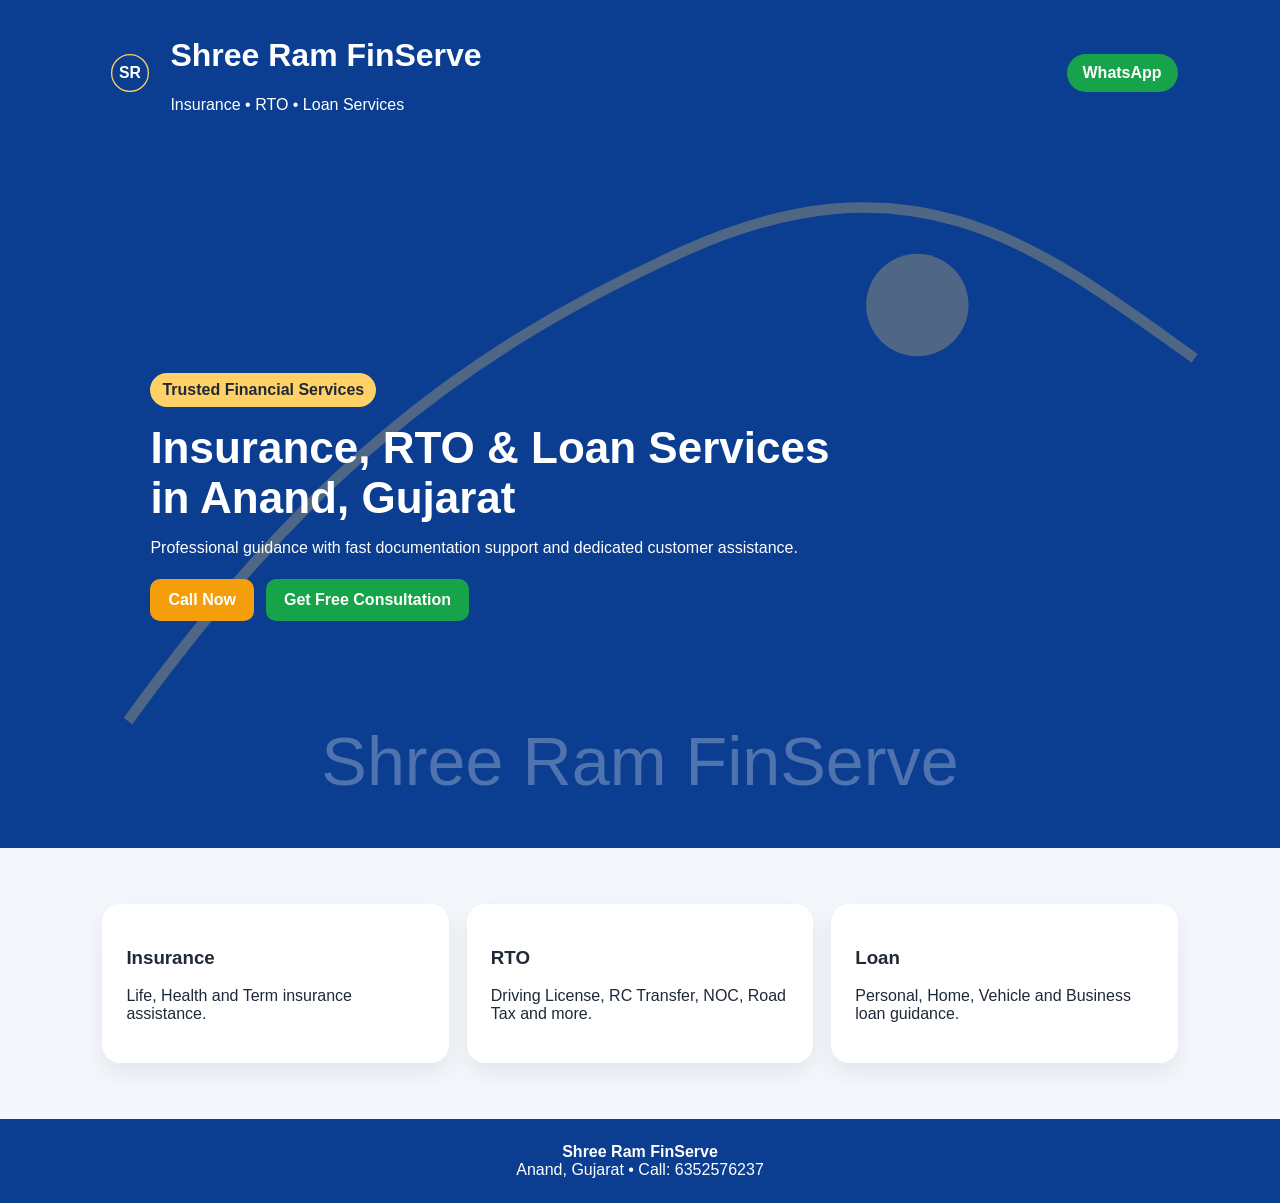
==== commit 1af8cd65: "Add files via upload" ====
--- a/index.html
+++ b/index.html
@@ -1,1330 +1 @@
-<!DOCTYPE html>
-<html lang="gu">
-<head>
-    <meta charset="UTF-8">
-    <meta name="viewport" content="width=device-width, initial-scale=1.0">
-    <title>Shree Ram Finserve | RTO, Insurance & Loan Services Anand</title>
-    <!-- Google Fonts -->
-    <link rel="preconnect" href="https://fonts.googleapis.com">
-    <link rel="preconnect" href="https://fonts.gstatic.com" crossorigin>
-    <link href="https://fonts.googleapis.com/css2?family=Montserrat:wght@400;600;700;800&family=Noto+Sans+Gujarati:wght@400;600;700&family=Poppins:wght@400;500;600;700&display=swap" rel="stylesheet">
-    <!-- Font Awesome Icons -->
-    <link rel="stylesheet" href="https://cdnjs.cloudflare.com/ajax/libs/font-awesome/6.5.1/css/all.min.css">
-
-    <style>
-        :root {
-            --primary-navy: #0A192F;
-            --secondary-navy: #112240;
-            --accent-gold: #D4AF37;
-            --accent-saffron: #FF8C00;
-            --saffron-light: #FFF8EE;
-            --text-dark: #1E293B;
-            --text-muted: #64748B;
-            --green-trust: #16A34A;
-            --card-shadow: 0 12px 30px rgba(10, 25, 47, 0.08);
-        }
-
-        * {
-            margin: 0;
-            padding: 0;
-            box-sizing: border-box;
-            font-family: 'Poppins', 'Noto Sans Gujarati', sans-serif;
-            scroll-behavior: smooth;
-        }
-
-        body {
-            background-color: #F8FAFC;
-            color: var(--text-dark);
-            line-height: 1.6;
-        }
-
-        /* Top Announcement / Contact Bar */
-        .top-header {
-            background-color: var(--primary-navy);
-            color: #FFFFFF;
-            padding: 8px 0;
-            font-size: 13px;
-            border-bottom: 2px solid var(--accent-gold);
-        }
-
-        .container {
-            max-width: 1240px;
-            margin: 0 auto;
-            padding: 0 20px;
-        }
-
-        .top-flex {
-            display: flex;
-            justify-content: space-between;
-            align-items: center;
-            flex-wrap: wrap;
-            gap: 10px;
-        }
-
-        .contact-links {
-            display: flex;
-            align-items: center;
-            gap: 20px;
-            flex-wrap: wrap;
-        }
-
-        .contact-links a {
-            color: #E2E8F0;
-            text-decoration: none;
-            display: flex;
-            align-items: center;
-            gap: 6px;
-            transition: color 0.3s;
-        }
-
-        .contact-links a:hover {
-            color: var(--accent-gold);
-        }
-
-        .top-right-info {
-            display: flex;
-            align-items: center;
-            gap: 15px;
-        }
-
-        .badge-24h {
-            background: linear-gradient(135deg, #DC2626, #EF4444);
-            color: white;
-            padding: 3px 10px;
-            border-radius: 20px;
-            font-weight: 600;
-            font-size: 11px;
-            display: flex;
-            align-items: center;
-            gap: 5px;
-            animation: pulse 2s infinite;
-        }
-
-        @keyframes pulse {
-            0% { transform: scale(1); }
-            50% { transform: scale(1.04); }
-            100% { transform: scale(1); }
-        }
-
-        /* Main Navbar & Hero Header */
-        .main-header {
-            background: #FFFFFF;
-            box-shadow: 0 4px 20px rgba(0,0,0,0.05);
-            position: sticky;
-            top: 0;
-            z-index: 1000;
-        }
-
-        .nav-flex {
-            display: flex;
-            justify-content: space-between;
-            align-items: center;
-            padding: 12px 0;
-        }
-
-        /* Brand Logo Design */
-        .brand-logo {
-            display: flex;
-            align-items: center;
-            gap: 14px;
-            text-decoration: none;
-        }
-
-        .sr-emblem {
-            width: 58px;
-            height: 58px;
-            background: linear-gradient(135deg, #112240, #0A192F);
-            border: 2px solid var(--accent-gold);
-            border-radius: 50%;
-            display: flex;
-            align-items: center;
-            justify-content: center;
-            position: relative;
-            box-shadow: 0 4px 12px rgba(212, 175, 55, 0.3);
-        }
-
-        .sr-emblem span {
-            font-family: 'Montserrat', sans-serif;
-            font-weight: 800;
-            font-size: 24px;
-            background: linear-gradient(135deg, #FFF, #D4AF37);
-            -webkit-background-clip: text;
-            -webkit-text-fill-color: transparent;
-            letter-spacing: -1px;
-        }
-
-        .brand-text h1 {
-            font-family: 'Montserrat', sans-serif;
-            font-weight: 800;
-            font-size: 24px;
-            color: var(--primary-navy);
-            line-height: 1.1;
-            letter-spacing: 0.5px;
-        }
-
-        .brand-text h1 span {
-            color: var(--accent-saffron);
-        }
-
-        .brand-text p {
-            font-size: 11px;
-            font-weight: 700;
-            color: var(--accent-gold);
-            letter-spacing: 1.5px;
-            text-transform: uppercase;
-        }
-
-        /* Language Switcher Component */
-        .lang-switch-box {
-            display: flex;
-            align-items: center;
-            background: #F1F5F9;
-            padding: 4px;
-            border-radius: 30px;
-            border: 1px solid #CBD5E1;
-        }
-
-        .lang-btn {
-            border: none;
-            background: transparent;
-            padding: 6px 14px;
-            border-radius: 20px;
-            font-weight: 600;
-            font-size: 13px;
-            cursor: pointer;
-            color: var(--text-muted);
-            transition: all 0.3s ease;
-        }
-
-        .lang-btn.active {
-            background: var(--primary-navy);
-            color: var(--accent-gold);
-            box-shadow: 0 2px 8px rgba(0,0,0,0.15);
-        }
-
-        /* Devotional Hero Section with Shree Ram Background */
-        .hero-section {
-            position: relative;
-            background: linear-gradient(180deg, rgba(10, 25, 47, 0.82) 0%, rgba(10, 25, 47, 0.92) 100%), 
-                        url('https://images.unsplash.com/photo-1609137144813-7d9921338f24?q=80&w=1600&auto=format&fit=crop') center/cover no-repeat;
-            color: white;
-            padding: 80px 0 100px;
-            overflow: hidden;
-            border-bottom: 5px solid var(--accent-gold);
-        }
-
-        .hero-grid {
-            display: grid;
-            grid-template-columns: 1.2fr 0.8fr;
-            gap: 40px;
-            align-items: center;
-        }
-
-        .trust-tag {
-            display: inline-flex;
-            align-items: center;
-            gap: 8px;
-            background: rgba(212, 175, 55, 0.2);
-            border: 1px solid var(--accent-gold);
-            color: #FFE699;
-            padding: 6px 16px;
-            border-radius: 30px;
-            font-size: 13px;
-            font-weight: 600;
-            margin-bottom: 20px;
-            backdrop-filter: blur(5px);
-        }
-
-        .hero-title {
-            font-size: 42px;
-            font-weight: 700;
-            line-height: 1.25;
-            margin-bottom: 15px;
-            text-shadow: 0 2px 10px rgba(0,0,0,0.5);
-        }
-
-        .hero-title span {
-            color: #FFC048;
-        }
-
-        .hero-subtitle {
-            font-size: 18px;
-            color: #E2E8F0;
-            margin-bottom: 30px;
-            font-weight: 400;
-        }
-
-        /* Trust Points Highlights */
-        .trust-features {
-            display: grid;
-            grid-template-columns: repeat(2, 1fr);
-            gap: 15px;
-            margin-bottom: 35px;
-        }
-
-        .tf-item {
-            display: flex;
-            align-items: center;
-            gap: 10px;
-            background: rgba(255, 255, 255, 0.08);
-            padding: 12px 16px;
-            border-radius: 8px;
-            backdrop-filter: blur(8px);
-            border: 1px solid rgba(255, 255, 255, 0.1);
-        }
-
-        .tf-item i {
-            color: var(--accent-gold);
-            font-size: 20px;
-        }
-
-        .tf-item p {
-            font-size: 13px;
-            font-weight: 600;
-            color: #FFF;
-        }
-
-        /* Hero Action Buttons */
-        .hero-btns {
-            display: flex;
-            gap: 15px;
-            flex-wrap: wrap;
-        }
-
-        .btn-primary-gold {
-            background: linear-gradient(135deg, #FF8C00, #D4AF37);
-            color: #0A192F;
-            padding: 14px 28px;
-            border-radius: 8px;
-            font-weight: 700;
-            text-decoration: none;
-            display: inline-flex;
-            align-items: center;
-            gap: 10px;
-            box-shadow: 0 6px 20px rgba(255, 140, 0, 0.4);
-            transition: transform 0.3s, box-shadow 0.3s;
-        }
-
-        .btn-primary-gold:hover {
-            transform: translateY(-3px);
-            box-shadow: 0 10px 25px rgba(255, 140, 0, 0.5);
-        }
-
-        .btn-whatsapp {
-            background: #25D366;
-            color: white;
-            padding: 14px 24px;
-            border-radius: 8px;
-            font-weight: 700;
-            text-decoration: none;
-            display: inline-flex;
-            align-items: center;
-            gap: 10px;
-            box-shadow: 0 6px 20px rgba(37, 211, 102, 0.3);
-            transition: transform 0.3s;
-        }
-
-        .btn-whatsapp:hover {
-            transform: translateY(-3px);
-            background: #20BA5A;
-        }
-
-        /* Quick Lead Booking Form Box */
-        .lead-card {
-            background: #FFFFFF;
-            color: var(--text-dark);
-            padding: 30px;
-            border-radius: 16px;
-            box-shadow: 0 20px 40px rgba(0,0,0,0.3);
-            border-top: 5px solid var(--accent-saffron);
-        }
-
-        .lead-card h3 {
-            font-size: 20px;
-            color: var(--primary-navy);
-            margin-bottom: 5px;
-            font-weight: 700;
-        }
-
-        .lead-card p {
-            font-size: 13px;
-            color: var(--text-muted);
-            margin-bottom: 20px;
-        }
-
-        .form-group {
-            margin-bottom: 15px;
-        }
-
-        .form-control {
-            width: 100%;
-            padding: 12px 15px;
-            border: 1px solid #CBD5E1;
-            border-radius: 8px;
-            font-size: 14px;
-            outline: none;
-            transition: border 0.3s;
-        }
-
-        .form-control:focus {
-            border-color: var(--accent-saffron);
-        }
-
-        .submit-btn {
-            width: 100%;
-            background: var(--primary-navy);
-            color: var(--accent-gold);
-            border: none;
-            padding: 14px;
-            border-radius: 8px;
-            font-weight: 700;
-            font-size: 15px;
-            cursor: pointer;
-            transition: background 0.3s;
-        }
-
-        .submit-btn:hover {
-            background: var(--secondary-navy);
-        }
-
-        /* Counter Bar Section */
-        .stats-section {
-            margin-top: -50px;
-            position: relative;
-            z-index: 10;
-        }
-
-        .stats-wrapper {
-            background: #FFFFFF;
-            border-radius: 16px;
-            padding: 30px;
-            box-shadow: var(--card-shadow);
-            display: grid;
-            grid-template-columns: repeat(4, 1fr);
-            gap: 20px;
-            border: 1px solid #E2E8F0;
-        }
-
-        .stat-box {
-            text-align: center;
-            border-right: 1px solid #F1F5F9;
-        }
-
-        .stat-box:last-child {
-            border-right: none;
-        }
-
-        .stat-box i {
-            font-size: 32px;
-            color: var(--accent-saffron);
-            margin-bottom: 10px;
-        }
-
-        .stat-number {
-            font-size: 28px;
-            font-weight: 800;
-            color: var(--primary-navy);
-        }
-
-        .stat-label {
-            font-size: 13px;
-            color: var(--text-muted);
-            font-weight: 600;
-        }
-
-        /* Services Grid Section */
-        .section-padding {
-            padding: 80px 0;
-        }
-
-        .section-header {
-            text-align: center;
-            max-width: 700px;
-            margin: 0 auto 50px;
-        }
-
-        .section-subtitle {
-            color: var(--accent-saffron);
-            font-weight: 700;
-            text-transform: uppercase;
-            letter-spacing: 1px;
-            font-size: 13px;
-            margin-bottom: 5px;
-        }
-
-        .section-title {
-            font-size: 32px;
-            color: var(--primary-navy);
-            font-weight: 800;
-        }
-
-        .services-grid {
-            display: grid;
-            grid-template-columns: repeat(3, 1fr);
-            gap: 30px;
-        }
-
-        .service-card {
-            background: #FFFFFF;
-            border-radius: 16px;
-            padding: 35px 25px;
-            box-shadow: var(--card-shadow);
-            border: 1px solid #F1F5F9;
-            transition: all 0.3s ease;
-            position: relative;
-            overflow: hidden;
-        }
-
-        .service-card:hover {
-            transform: translateY(-8px);
-            box-shadow: 0 20px 40px rgba(10, 25, 47, 0.12);
-        }
-
-        .card-accent-line {
-            position: absolute;
-            top: 0;
-            left: 0;
-            width: 100%;
-            height: 5px;
-        }
-
-        .rto-card .card-accent-line { background: #2563EB; }
-        .ins-card .card-accent-line { background: #16A34A; }
-        .loan-card .card-accent-line { background: #D97706; }
-
-        .service-icon-box {
-            width: 65px;
-            height: 65px;
-            border-radius: 14px;
-            display: flex;
-            align-items: center;
-            justify-content: center;
-            font-size: 28px;
-            margin-bottom: 20px;
-        }
-
-        .rto-card .service-icon-box { background: #EFF6FF; color: #2563EB; }
-        .ins-card .service-icon-box { background: #F0FDF4; color: #16A34A; }
-        .loan-card .service-icon-box { background: #FEF3C7; color: #D97706; }
-
-        .service-card h3 {
-            font-size: 22px;
-            color: var(--primary-navy);
-            margin-bottom: 8px;
-            font-weight: 700;
-        }
-
-        .service-card .card-desc {
-            font-size: 13px;
-            color: var(--text-muted);
-            margin-bottom: 20px;
-        }
-
-        .service-list {
-            list-style: none;
-            margin-bottom: 25px;
-        }
-
-        .service-list li {
-            font-size: 14px;
-            color: var(--text-dark);
-            padding: 8px 0;
-            border-bottom: 1px dashed #F1F5F9;
-            display: flex;
-            align-items: center;
-            gap: 10px;
-        }
-
-        .service-list li i {
-            color: var(--green-trust);
-            font-size: 14px;
-        }
-
-        .card-action-btn {
-            width: 100%;
-            padding: 12px;
-            border-radius: 8px;
-            border: none;
-            font-weight: 700;
-            font-size: 14px;
-            cursor: pointer;
-            display: flex;
-            align-items: center;
-            justify-content: center;
-            gap: 8px;
-            transition: opacity 0.3s;
-            text-decoration: none;
-        }
-
-        .rto-btn { background: #2563EB; color: white; }
-        .ins-btn { background: #16A34A; color: white; }
-        .loan-btn { background: #D97706; color: white; }
-
-        /* Genuine Trust Banner */
-        .trust-banner-section {
-            background: linear-gradient(135deg, var(--primary-navy), var(--secondary-navy));
-            color: white;
-            padding: 60px 0;
-            border-radius: 20px;
-            margin: 40px 0;
-            position: relative;
-        }
-
-        .trust-grid {
-            display: grid;
-            grid-template-columns: 1fr 1fr;
-            gap: 40px;
-            align-items: center;
-        }
-
-        .trust-badges-list {
-            display: grid;
-            grid-template-columns: 1fr 1fr;
-            gap: 20px;
-            margin-top: 25px;
-        }
-
-        .tb-box {
-            background: rgba(255, 255, 255, 0.05);
-            border: 1px solid rgba(255, 255, 255, 0.1);
-            padding: 18px;
-            border-radius: 12px;
-        }
-
-        .tb-box i {
-            font-size: 24px;
-            color: var(--accent-gold);
-            margin-bottom: 8px;
-        }
-
-        .tb-box h4 {
-            font-size: 15px;
-            margin-bottom: 4px;
-        }
-
-        .tb-box p {
-            font-size: 12px;
-            color: #94A3B8;
-        }
-
-        /* Office Location & Contact Details */
-        .location-card {
-            background: #FFFFFF;
-            border-radius: 16px;
-            padding: 30px;
-            box-shadow: var(--card-shadow);
-        }
-
-        .info-row {
-            display: flex;
-            align-items: flex-start;
-            gap: 15px;
-            margin-bottom: 20px;
-        }
-
-        .info-row i {
-            width: 40px;
-            height: 40px;
-            background: var(--saffron-light);
-            color: var(--accent-saffron);
-            border-radius: 50%;
-            display: flex;
-            align-items: center;
-            justify-content: center;
-            font-size: 18px;
-            flex-shrink: 0;
-        }
-
-        .info-text h5 {
-            font-size: 15px;
-            color: var(--primary-navy);
-            margin-bottom: 2px;
-        }
-
-        .info-text p {
-            font-size: 13px;
-            color: var(--text-muted);
-        }
-
-        /* Devotional Quote Bar */
-        .bottom-mantra {
-            background: #FFFDF5;
-            border-top: 2px solid var(--accent-gold);
-            border-bottom: 2px solid var(--accent-gold);
-            padding: 15px 0;
-            text-align: center;
-            font-size: 16px;
-            font-weight: 700;
-            color: #854D0E;
-        }
-
-        /* Footer */
-        footer {
-            background: var(--primary-navy);
-            color: #94A3B8;
-            padding: 50px 0 20px;
-            font-size: 13px;
-        }
-
-        .footer-grid {
-            display: grid;
-            grid-template-columns: 2fr 1fr 1.5fr;
-            gap: 40px;
-            margin-bottom: 40px;
-        }
-
-        .footer-brand h2 {
-            color: white;
-            font-size: 20px;
-            margin-bottom: 10px;
-        }
-
-        .footer-links h4, .footer-contact h4 {
-            color: white;
-            font-size: 16px;
-            margin-bottom: 15px;
-        }
-
-        .footer-links ul {
-            list-style: none;
-        }
-
-        .footer-links li {
-            margin-bottom: 8px;
-        }
-
-        .footer-links a {
-            color: #94A3B8;
-            text-decoration: none;
-            transition: color 0.3s;
-        }
-
-        .footer-links a:hover {
-            color: var(--accent-gold);
-        }
-
-        .copyright-bar {
-            text-align: center;
-            padding-top: 20px;
-            border-top: 1px solid rgba(255,255,255,0.1);
-        }
-
-        /* Floating Call/WhatsApp Quick Actions */
-        .floating-action-buttons {
-            position: fixed;
-            bottom: 25px;
-            right: 25px;
-            display: flex;
-            flex-direction: column;
-            gap: 12px;
-            z-index: 999;
-        }
-
-        .float-btn {
-            width: 55px;
-            height: 55px;
-            border-radius: 50%;
-            display: flex;
-            align-items: center;
-            justify-content: center;
-            color: white;
-            font-size: 24px;
-            text-decoration: none;
-            box-shadow: 0 8px 20px rgba(0,0,0,0.3);
-            transition: transform 0.3s;
-        }
-
-        .float-btn:hover {
-            transform: scale(1.1);
-        }
-
-        .float-wa { background: #25D366; }
-        .float-call { background: var(--accent-saffron); }
-
-        /* Responsive Breakpoints */
-        @media (max-width: 992px) {
-            .hero-grid, .services-grid, .trust-grid, .footer-grid {
-                grid-template-columns: 1fr;
-            }
-            .stats-wrapper {
-                grid-template-columns: repeat(2, 1fr);
-            }
-            .stat-box {
-                border-right: none;
-                border-bottom: 1px solid #F1F5F9;
-                padding-bottom: 15px;
-            }
-            .hero-title {
-                font-size: 32px;
-            }
-        }
-
-        @media (max-width: 600px) {
-            .trust-features, .trust-badges-list {
-                grid-template-columns: 1fr;
-            }
-            .top-flex {
-                justify-content: center;
-                text-align: center;
-            }
-            .stats-wrapper {
-                grid-template-columns: 1fr;
-            }
-        }
-    </style>
-</head>
-<body>
-
-    <!-- Top Contact Header -->
-    <div class="top-header">
-        <div class="container top-flex">
-            <div class="contact-links">
-                <a href="tel:7621947125"><i class="fas fa-phone-alt"></i> 7621947125</a>
-                <a href="tel:6352576237"><i class="fas fa-phone-alt"></i> 6352576237</a>
-                <a href="https://maps.google.com/?q=Anand+Gujarat" target="_blank"><i class="fas fa-location-dot"></i> <span id="top-loc">આણંદ, ગુજરાત</span></a>
-            </div>
-            <div class="top-right-info">
-                <span id="working-hours"><i class="far fa-clock"></i> સમય: સવારે 10:00 થી સાંજે 8:00</span>
-                <span class="badge-24h"><i class="fas fa-headset"></i> <span id="badge-24-txt">24/7 હેલ્પલાઇન</span></span>
-            </div>
-        </div>
-    </div>
-
-    <!-- Main Navigation Bar -->
-    <header class="main-header">
-        <div class="container nav-flex">
-            <!-- SR Logo -->
-            <a href="#" class="brand-logo">
-                <div class="sr-emblem">
-                    <span>SR</span>
-                </div>
-                <div class="brand-text">
-                    <h1>SHREE RAM <span>FINSERVE</span></h1>
-                    <p id="brand-tag">RTO | INSURANCE | LOAN SERVICES</p>
-                </div>
-            </a>
-
-            <!-- Language Switcher -->
-            <div class="lang-switch-box">
-                <button class="lang-btn active" onclick="setLanguage('gu', this)">ગુજરાતી</button>
-                <button class="lang-btn" onclick="setLanguage('en', this)">English</button>
-                <button class="lang-btn" onclick="setLanguage('hi', this)">हिंदी</button>
-            </div>
-        </div>
-    </header>
-
-    <!-- Devotional Hero Section -->
-    <section class="hero-section">
-        <div class="container hero-grid">
-            <div class="hero-content">
-                <div class="trust-tag">
-                    <i class="fas fa-certificate"></i>
-                    <span id="hero-badge">100% ગેરંટીડ અને વિશ્વાસપાત્ર સેવા</span>
-                </div>
-                <h2 class="hero-title" id="hero-title-txt">
-                    દરેક કામ, સંપૂર્ણ ઈમાનદારી સાથે<br>
-                    <span>તમારા દરેક કાર્ય માટે એક જ નામ</span>
-                </h2>
-                <p class="hero-subtitle" id="hero-sub-txt">
-                    આણંદમાં RTO સેવાઓ, તમામ પ્રકારના ઈન્સ્યોરન્સ અને કોઈપણ લોન માટે સૌથી ઝડપી અને ભરોસાપાત્ર માર્ગદર્શન.
-                </p>
-
-                <!-- Key Highlights -->
-                <div class="trust-features">
-                    <div class="tf-item">
-                        <i class="fas fa-clock"></i>
-                        <p id="tf-1">સવારે 10 થી સાંજે 8 સેવા</p>
-                    </div>
-                    <div class="tf-item">
-                        <i class="fas fa-user-shield"></i>
-                        <p id="tf-2">24 કલાક ઈમરજન્સી સપોર્ટ</p>
-                    </div>
-                    <div class="tf-item">
-                        <i class="fas fa-file-signature"></i>
-                        <p id="tf-3">સરળ અને ઝડપી પેપરવર્ક</p>
-                    </div>
-                    <div class="tf-item">
-                        <i class="fas fa-star"></i>
-                        <p id="tf-4">4.9/5 ગ્રાહક રેટિંગ્સ</p>
-                    </div>
-                </div>
-
-                <!-- Action Buttons -->
-                <div class="hero-btns">
-                    <a href="tel:7621947125" class="btn-primary-gold" id="btn-call-now">
-                        <i class="fas fa-phone-alt"></i> સીધો સંપર્ક કરો
-                    </a>
-                    <a href="https://wa.me/917621947125?text=હેલો,%20મને%20માહિતી%20જોઈએ%20છે." target="_blank" class="btn-whatsapp" id="btn-wa-now">
-                        <i class="fab fa-whatsapp"></i> વોટ્સએપ મેસેજ કરો
-                    </a>
-                </div>
-            </div>
-
-            <!-- Quick Inquiry Card -->
-            <div class="lead-card">
-                <h3 id="form-heading">મફત સલાહ મેળવો</h3>
-                <p id="form-subheading">તમારી જરૂરિયાત મોકલો, અમે તરત જ સંપર્ક કરીશું.</p>
-                <form onsubmit="handleInquiry(event)">
-                    <div class="form-group">
-                        <input type="text" class="form-control" id="input-name" placeholder="તમારું પૂરૂ નામ" required>
-                    </div>
-                    <div class="form-group">
-                        <input type="tel" class="form-control" id="input-phone" placeholder="મોબાઈલ નંબર" required pattern="[0-9]{10}">
-                    </div>
-                    <div class="form-group">
-                        <select class="form-control" id="select-service">
-                            <option value="RTO">RTO સેવાની જરૂર છે</option>
-                            <option value="Insurance">ઈન્સ્યોરન્સ / વીમો</option>
-                            <option value="Loan">લોન સર્વિસ</option>
-                        </select>
-                    </div>
-                    <button type="submit" class="submit-btn" id="btn-submit-inquiry">સબમિટ કરો (Submit)</button>
-                </form>
-            </div>
-        </div>
-    </section>
-
-    <!-- Stats Section -->
-    <div class="container stats-section">
-        <div class="stats-wrapper">
-            <div class="stat-box">
-                <i class="fas fa-smile-beam"></i>
-                <div class="stat-number">10,000+</div>
-                <div class="stat-label" id="st-1">સંતોષકારક ગ્રાહકો</div>
-            </div>
-            <div class="stat-box">
-                <i class="fas fa-check-circle"></i>
-                <div class="stat-number">15,000+</div>
-                <div class="stat-label" id="st-2">સફળતાપૂર્વક કામ પૂરું</div>
-            </div>
-            <div class="stat-box">
-                <i class="fas fa-award"></i>
-                <div class="stat-number">10+</div>
-                <div class="stat-label" id="st-3">વર્ષોનો અનુભવ</div>
-            </div>
-            <div class="stat-box">
-                <i class="fas fa-shield-alt"></i>
-                <div class="stat-number">100%</div>
-                <div class="stat-label" id="st-4">વિશ્વાસ અને પારદર્શિતા</div>
-            </div>
-        </div>
-    </div>
-
-    <!-- Main Services Section -->
-    <section class="section-padding container">
-        <div class="section-header">
-            <span class="section-subtitle" id="sec-sub">અમારી મુખ્ય સેવાઓ</span>
-            <h2 class="section-title" id="sec-title">તમામ નાણાકીય અને RTO ઉકેલ એક જ જગ્યાએ</h2>
-        </div>
-
-        <div class="services-grid">
-            <!-- 1. RTO Services -->
-            <div class="service-card rto-card">
-                <div class="card-accent-line"></div>
-                <div class="service-icon-box">
-                    <i class="fas fa-address-card"></i>
-                </div>
-                <h3 id="card1-title">RTO સેવાઓ (RTO Works)</h3>
-                <p class="card-desc" id="card1-desc">તમામ પ્રકારના સરકારી અને RTO સંબંધિત કામકાજનું ઝડપી સોલ્યુશન.</p>
-                <ul class="service-list">
-                    <li><i class="fas fa-check"></i> <span id="r-list-1">ડ્રાઇવિંગ લાઇસન્સ (New DL & Renewal)</span></li>
-                    <li><i class="fas fa-check"></i> <span id="r-list-2">વાહન રજીસ્ટ્રેશન (RC Book Works)</span></li>
-                    <li><i class="fas fa-check"></i> <span id="r-list-3">ઓનરશિપ ટ્રાન્સફર (Name Transfer)</span></li>
-                    <li><i class="fas fa-check"></i> <span id="r-list-4">NOC તથા સ્ટેટ પાસિંગ સેવા</span></li>
-                    <li><i class="fas fa-check"></i> <span id="r-list-5">રોડ ટેક્સ ચુકવણી અને HSRP નંબર પ્લેટ</span></li>
-                    <li><i class="fas fa-check"></i> <span id="r-list-6">તમામ RTO લગતા અન્ય કામકાજ</span></li>
-                </ul>
-                <a href="https://wa.me/917621947125?text=મને%20RTO%20સર્વિસ%20વિશે%20માહિતી%20જોઈએ%20છે." class="card-action-btn rto-btn">
-                    <i class="fab fa-whatsapp"></i> <span class="btn-card-text">જરૂરિયાત મોકલો</span>
-                </a>
-            </div>
-
-            <!-- 2. Insurance Services -->
-            <div class="service-card ins-card">
-                <div class="card-accent-line"></div>
-                <div class="service-icon-box">
-                    <i class="fas fa-umbrella"></i>
-                </div>
-                <h3 id="card2-title">ઈન્સ્યોરન્સ સેવાઓ (Insurance)</h3>
-                <p class="card-desc" id="card2-desc">તમારી સંપત્તિ અને પરિવારની સુરક્ષા માટે શ્રેષ્ઠ વીમા પોલિસી.</p>
-                <ul class="service-list">
-                    <li><i class="fas fa-check"></i> <span id="i-list-1">ટુ વ્હીલર અને ફોર વ્હીલર વીમો</span></li>
-                    <li><i class="fas fa-check"></i> <span id="i-list-2">કોમર્શિયલ વ્હીકલ ઈન્સ્યોરન્સ</span></li>
-                    <li><i class="fas fa-check"></i> <span id="i-list-3">હેલ્થ ઈન્સ્યોરન્સ (Health Insurance)</span></li>
-                    <li><i class="fas fa-check"></i> <span id="i-list-4">લાઈફ ઈન્સ્યોરન્સ (Life Insurance)</span></li>
-                    <li><i class="fas fa-check"></i> <span id="i-list-5">ઈન્સ્ટન્ટ પોલિસી રીન્યુઅલ (Renewal)</span></li>
-                    <li><i class="fas fa-check"></i> <span id="i-list-6">ક્લેમ સપોર્ટ અને માર્ગદર્શન</span></li>
-                </ul>
-                <a href="https://wa.me/917621947125?text=મને%20ઈન્સ્યોરન્સ%20વિશે%20માહિતી%20જોઈએ%20છે." class="card-action-btn ins-btn">
-                    <i class="fab fa-whatsapp"></i> <span class="btn-card-text">જરૂરિયાત મોકલો</span>
-                </a>
-            </div>
-
-            <!-- 3. Loan Services -->
-            <div class="service-card loan-card">
-                <div class="card-accent-line"></div>
-                <div class="service-icon-box">
-                    <i class="fas fa-hand-holding-dollar"></i>
-                </div>
-                <h3 id="card3-title">લોન સેવાઓ (Loan Services)</h3>
-                <p class="card-desc" id="card3-desc">ઓછા વ્યાજદરે અને ઓછાં ડોક્યુમેન્ટ સાથે ઝડપી લોન મંજૂરી.</p>
-                <ul class="service-list">
-                    <li><i class="fas fa-check"></i> <span id="l-list-1">પર્સનલ લોન (Personal Loan)</span></li>
-                    <li><i class="fas fa-check"></i> <span id="l-list-2">બિઝનેસ લોન (Business Loan)</span></li>
-                    <li><i class="fas fa-check"></i> <span id="l-list-3">ટુ વ્હીલર અને કાર લોન</span></li>
-                    <li><i class="fas fa-check"></i> <span id="l-list-4">હોમ લોન અને મોર્ગેજ લોન</span></li>
-                    <li><i class="fas fa-check"></i> <span id="l-list-5">ઈન્સ્યોરન્સ પર લોન સોલ્યુશન</span></li>
-                    <li><i class="fas fa-check"></i> <span id="l-list-6">સરળ હપ્તા અને ઝડપી પ્રોસેસિંગ</span></li>
-                </ul>
-                <a href="https://wa.me/917621947125?text=મને%20લોન%20સર્વિસ%20વિશે%20માહિતી%20જોઈએ%20છે." class="card-action-btn loan-btn">
-                    <i class="fab fa-whatsapp"></i> <span class="btn-card-text">જરૂરિયાત મોકલો</span>
-                </a>
-            </div>
-        </div>
-    </section>
-
-    <!-- Trust & Verification Section -->
-    <div class="container">
-        <div class="trust-banner-section">
-            <div class="container trust-grid">
-                <div>
-                    <h2 style="font-size: 28px; margin-bottom: 15px;" id="tb-main-title">શા માટે શ્રી રામ ફિનસર્વ પર ભરોસો કરવો?</h2>
-                    <p style="color: #CBD5E1; font-size: 15px;" id="tb-main-desc">
-                        અમે અમારા દરેક ગ્રાહકને સંપૂર્ણ ઈમાનદારી, પારદર્શક વ્યવહાર અને ઝડપી કામગીરીની ખાતરી આપીએ છીએ.
-                    </p>
-                    <div class="trust-badges-list">
-                        <div class="tb-box">
-                            <i class="fas fa-user-check"></i>
-                            <h4 id="tb1-h">100% ઓથેન્ટિક સેવા</h4>
-                            <p id="tb1-p">નિયમો અને કાયદા મુજબ કામગીરી</p>
-                        </div>
-                        <div class="tb-box">
-                            <i class="fas fa-bolt"></i>
-                            <h4 id="tb2-h">ઝડપી પ્રોસેસિંગ</h4>
-                            <p id="tb2-p">ઓછા સમયમાં કામ પૂરું કરવું</p>
-                        </div>
-                        <div class="tb-box">
-                            <i class="fas fa-handshake"></i>
-                            <h4 id="tb3-h">વાજબી ફી</h4>
-                            <p id="tb3-p">કોઈ છૂપો ખર્ચ નહીં</p>
-                        </div>
-                        <div class="tb-box">
-                            <i class="fas fa-headset"></i>
-                            <h4 id="tb4-h">24/7 હેલ્પલાઇન</h4>
-                            <p id="tb4-p">તમામ પ્રશ્નોનું ત્વરિત નિરાકરણ</p>
-                        </div>
-                    </div>
-                </div>
-
-                <!-- Office Contact Information -->
-                <div class="location-card">
-                    <h3 style="font-size: 22px; color: var(--primary-navy); margin-bottom: 20px;" id="loc-heading">અમારી ઓફિસ અને સંપર્ક</h3>
-                    
-                    <div class="info-row">
-                        <i class="fas fa-location-dot"></i>
-                        <div class="info-text">
-                            <h5 id="loc-1-title">ઓફિસ સરનામું</h5>
-                            <p id="loc-1-desc">આણંદ, ગુજરાત (Anand, Gujarat, India)</p>
-                        </div>
-                    </div>
-
-                    <div class="info-row">
-                        <i class="fas fa-phone"></i>
-                        <div class="info-text">
-                            <h5 id="loc-2-title">મોબાઈલ નંબર (સંપર્ક)</h5>
-                            <p><strong>+91 76219 47125</strong></p>
-                            <p><strong>+91 63525 76237</strong></p>
-                        </div>
-                    </div>
-
-                    <div class="info-row">
-                        <i class="fas fa-clock"></i>
-                        <div class="info-text">
-                            <h5 id="loc-3-title">ઓફિસ સમય</h5>
-                            <p id="loc-3-desc">સવારે 10:00 થી સાંજે 8:00 (સોમવાર થી શનિવાર)</p>
-                            <p style="color: var(--green-trust); font-weight: 600;" id="loc-3-sub">24 Hours ઇમરજન્સી હેલ્પલાઇન ઉપલબ્ધ</p>
-                        </div>
-                    </div>
-                </div>
-            </div>
-        </div>
-    </div>
-
-    <!-- Devotional Bottom Banner -->
-    <div class="bottom-mantra">
-        <div class="container">
-            <i class="fas fa-hands-praying"></i> || શ્રી રામ || - <span id="mantra-text">અમારો ઉદ્દેશ્ય છે: તમને સમયસર, સાચી અને ભરોસાપાત્ર સેવા આપવી.</span>
-        </div>
-    </div>
-
-    <!-- Footer -->
-    <footer>
-        <div class="container footer-grid">
-            <div class="footer-brand">
-                <h2>SHREE RAM FINSERVE</h2>
-                <p style="line-height: 1.7; margin-bottom: 15px;" id="ft-about">
-                    આણંદ, ગુજરાતમાં તમામ RTO કામકાજ, વાહન તથા હેલ્થ ઈન્સ્યોરન્સ અને પર્સનલ/બિઝનેસ લોન માટેની સૌથી વિશ્વસનીય એજન્સી.
-                </p>
-                <div style="color: var(--accent-gold); font-size: 16px;">
-                    <i class="fas fa-star"></i> <i class="fas fa-star"></i> <i class="fas fa-star"></i> <i class="fas fa-star"></i> <i class="fas fa-star"></i> (4.9/5)
-                </div>
-            </div>
-
-            <div class="footer-links">
-                <h4 id="ft-links-title">ઝડપી લિંક્સ</h4>
-                <ul>
-                    <li><a href="tel:7621947125">RTO સેવાઓ</a></li>
-                    <li><a href="tel:7621947125">ઈન્સ્યોરન્સ સેવાઓ</a></li>
-                    <li><a href="tel:7621947125">લોન સેવાઓ</a></li>
-                    <li><a href="tel:7621947125">સંપર્ક કરો</a></li>
-                </ul>
-            </div>
-
-            <div class="footer-contact">
-                <h4 id="ft-contact-title">સંપર્ક વિગત</h4>
-                <p><i class="fas fa-phone-alt"></i> 7621947125 / 6352576237</p>
-                <p><i class="fas fa-location-dot"></i> આણંદ, ગુજરાત</p>
-                <p><i class="fas fa-clock"></i> સવારે 10:00 થી સાંજે 8:00</p>
-            </div>
-        </div>
-        
-        <div class="copyright-bar">
-            <p>&copy; 2026 Shree Ram Finserve. All Rights Reserved. Designed for Trust & Service.</p>
-        </div>
-    </footer>
-
-    <!-- Floating Quick Action Buttons -->
-    <div class="floating-action-buttons">
-        <a href="https://wa.me/917621947125?text=જય%20શ્રી%20રામ,%20મને%20માહિતી%20આપો." target="_blank" class="float-btn float-wa" title="WhatsApp Chat">
-            <i class="fab fa-whatsapp"></i>
-        </a>
-        <a href="tel:7621947125" class="float-btn float-call" title="Call Now">
-            <i class="fas fa-phone-alt"></i>
-        </a>
-    </div>
-
-    <!-- JavaScript Translation Engine -->
-    <script>
-        const translations = {
-            gu: {
-                topLoc: "આણંદ, ગુજરાત",
-                workingHours: "<i class='far fa-clock'></i> સમય: સવારે 10:00 થી સાંજે 8:00",
-                badge24: "24/7 હેલ્પલાઇન",
-                brandTag: "RTO | INSURANCE | LOAN SERVICES",
-                heroBadge: "100% ગેરંટીડ અને વિશ્વાસપાત્ર સેવા",
-                heroTitle: "દરેક કામ, સંપૂર્ણ ઈમાનદારી સાથે<br><span>તમારા દરેક કાર્ય માટે એક જ નામ</span>",
-                heroSub: "આણંદમાં RTO સેવાઓ, તમામ પ્રકારના ઈન્સ્યોરન્સ અને કોઈપણ લોન માટે સૌથી ઝડપી અને ભરોસાપાત્ર માર્ગદર્શન.",
-                tf1: "સવારે 10 થી સાંજે 8 સેવા",
-                tf2: "24 કલાક ઈમરજન્સી સપોર્ટ",
-                tf3: "સરળ અને ઝડપી પેપરવર્ક",
-                tf4: "4.9/5 ગ્રાહક રેટિંગ્સ",
-                btnCall: "<i class='fas fa-phone-alt'></i> સીધો સંપર્ક કરો",
-                btnWa: "<i class='fab fa-whatsapp'></i> વોટ્સએપ મેસેજ કરો",
-                formHead: "મફત સલાહ મેળવો",
-                formSubHead: "તમારી જરૂરિયાત મોકલો, અમે તરત જ સંપર્ક કરીશું.",
-                btnSubmit: "સબમિટ કરો (Submit)",
-                st1: "સંતોષકારક ગ્રાહકો", st2: "સફળતાપૂર્વક કામ પૂરું", st3: "વર્ષોનો અનુભવ", st4: "વિશ્વાસ અને પારદર્શિતા",
-                secSub: "અમારી મુખ્ય સેવાઓ", secTitle: "તમામ નાણાકીય અને RTO ઉકેલ એક જ જગ્યાએ",
-                card1Title: "RTO સેવાઓ (RTO Works)", card1Desc: "તમામ પ્રકારના સરકારી અને RTO સંબંધિત કામકાજનું ઝડપી સોલ્યુશન.",
-                r1: "ડ્રાઇવિંગ લાઇસન્સ (New DL & Renewal)", r2: "વાહન રજીસ્ટ્રેશન (RC Book Works)", r3: "ઓનરશિપ ટ્રાન્સફર (Name Transfer)", r4: "NOC તથા સ્ટેટ પાસિંગ સેવા", r5: "રોડ ટેક્સ ચુકવણી અને HSRP નંબર પ્લેટ", r6: "તમામ RTO લગતા અન્ય કામકાજ",
-                card2Title: "ઈન્સ્યોરન્સ સેવાઓ (Insurance)", card2Desc: "તમારી સંપત્તિ અને પરિવારની સુરક્ષા માટે શ્રેષ્ઠ વીમા પોલિસી.",
-                i1: "ટુ વ્હીલર અને ફોર વ્હીલર વીમો", i2: "કોમર્શિયલ વ્હીકલ ઈન્સ્યોરન્સ", i3: "હેલ્થ ઈન્સ્યોરન્સ (Health Insurance)", i4: "લાઈફ ઈન્સ્યોરન્સ (Life Insurance)", i5: "ઈન્સ્ટન્ટ પોલિસી રીન્યુઅલ (Renewal)", i6: "ક્લેમ સપોર્ટ અને માર્ગદર્શન",
-                card3Title: "લોન સેવાઓ (Loan Services)", card3Desc: "ઓછા વ્યાજદરે અને ઓછાં ડોક્યુમેન્ટ સાથે ઝડપી લોન મંજૂરી.",
-                l1: "પર્સનલ લોન (Personal Loan)", l2: "બિઝનેસ લોન (Business Loan)", l3: "ટુ વ્હીલર અને કાર લોન", l4: "હોમ લોન અને મોર્ગેજ લોન", l5: "ઈન્સ્યોરન્સ પર લોન સોલ્યુશન", l6: "સરળ હપ્તા અને ઝડપી પ્રોસેસિંગ",
-                btnCardText: "જરૂરિયાત મોકલો",
-                tbMainTitle: "શા માટે શ્રી રામ ફિનસર્વ પર ભરોસો કરવો?", tbMainDesc: "અમે અમારા દરેક ગ્રાહકને સંપૂર્ણ ઈમાનદારી, પારદર્શક વ્યવહાર અને ઝડપી કામગીરીની ખાતરી આપીએ છીએ.",
-                tb1H: "100% ઓથેન્ટિક સેવા", tb1P: "નિયમો અને કાયદા મુજબ કામગીરી",
-                tb2H: "ઝડપી પ્રોસેસિંગ", tb2P: "ઓછા સમયમાં કામ પૂરું કરવું",
-                tb3H: "વાજબી ફી", tb3P: "કોઈ છૂપો ખર્ચ નહીં",
-                tb4H: "24/7 હેલ્પલાઇન", tb4P: "તમામ પ્રશ્નોનું ત્વરિત નિરાકરણ",
-                locHead: "અમારી ઓફિસ અને સંપર્ક", loc1T: "ઓફિસ સરનામું", loc1D: "આણંદ, ગુજરાત (Anand, Gujarat, India)",
-                loc2T: "મોબાઈલ નંબર (સંપર્ક)", loc3T: "ઓફિસ સમય", loc3D: "સવારે 10:00 થી સાંજે 8:00 (સોમવાર થી શનિવાર)", loc3Sub: "24 Hours ઇમરજન્સી હેલ્પલાઇન ઉપલબ્ધ",
-                mantraText: "અમારો ઉદ્દેશ્ય છે: તમને સમયસર, સાચી અને ભરોસાપાત્ર સેવા આપવી.",
-                ftAbout: "આણંદ, ગુજરાતમાં તમામ RTO કામકાજ, વાહન તથા હેલ્થ ઈન્સ્યોરન્સ અને પર્સનલ/બિઝનેસ લોન માટેની સૌથી વિશ્વસનીય એજન્સી.",
-                ftLinks: "ઝડપી લિંક્સ", ftContact: "સંપર્ક વિગત"
-            },
-            en: {
-                topLoc: "Anand, Gujarat",
-                workingHours: "<i class='far fa-clock'></i> Hours: 10:00 AM to 8:00 PM",
-                badge24: "24/7 Helpline",
-                brandTag: "RTO | INSURANCE | LOAN SERVICES",
-                heroBadge: "100% Guaranteed & Trusted Service",
-                heroTitle: "Every Work With Absolute Honesty<br><span>One Trusted Name For All Your Needs</span>",
-                heroSub: "Fastest and most reliable guidance for RTO Services, All Types of Insurance & Loans in Anand.",
-                tf1: "10 AM to 8 PM Open",
-                tf2: "24 Hours Emergency Support",
-                tf3: "Easy & Quick Paperwork",
-                tf4: "4.9/5 Customer Rating",
-                btnCall: "<i class='fas fa-phone-alt'></i> Call Now Directly",
-                btnWa: "<i class='fab fa-whatsapp'></i> Send WhatsApp Message",
-                formHead: "Get Free Consultation",
-                formSubHead: "Send your request, we will contact you immediately.",
-                btnSubmit: "Submit Inquiry",
-                st1: "Happy Customers", st2: "Completed Projects", st3: "Years Experience", st4: "Trust & Transparency",
-                secSub: "OUR CORE SERVICES", secTitle: "All Financial & RTO Solutions At One Place",
-                card1Title: "RTO Services", card1Desc: "Complete government & RTO documentation solutions.",
-                r1: "Driving License (New DL & Renewal)", r2: "Vehicle Registration (RC Works)", r3: "Ownership Transfer (Name Transfer)", r4: "NOC & State Passing Work", r5: "Road Tax Payment & HSRP Number Plate", r6: "All Other RTO Related Works",
-                card2Title: "Insurance Services", card2Desc: "Best protection policies for your assets and family.",
-                i1: "Two Wheeler & Four Wheeler Insurance", i2: "Commercial Vehicle Insurance", i3: "Health Insurance", i4: "Life Insurance", i5: "Instant Policy Renewal", i6: "Complete Claim Assistance",
-                card3Title: "Loan Services", card3Desc: "Fast loan approval with low interest rates and minimal documentation.",
-                l1: "Personal Loan", l2: "Business Loan", l3: "Two Wheeler & Car Loan", l4: "Home Loan & Mortgage Loan", l5: "Loan Against Insurance", l6: "Easy EMIs & Quick Processing",
-                btnCardText: "Enquire Now",
-                tbMainTitle: "Why Choose Shree Ram Finserve?", tbMainDesc: "We assure complete honesty, transparent dealing, and fast execution for every client.",
-                tb1H: "100% Authentic Service", tb1P: "Strict compliance with rules",
-                tb2H: "Fast Processing", tb2P: "Quickest turnaround time",
-                tb3H: "Fair Charges", tb3P: "No hidden fees at all",
-                tb4H: "24/7 Helpline", tb4P: "Instant query resolution",
-                locHead: "Our Office & Contact", loc1T: "Office Address", loc1D: "Anand, Gujarat, India",
-                loc2T: "Mobile Numbers", loc3T: "Office Timings", loc3D: "10:00 AM to 8:00 PM (Mon - Sat)", loc3Sub: "24 Hours Emergency Support Available",
-                mantraText: "Our Goal: To deliver timely, honest, and reliable services to you.",
-                ftAbout: "The most trusted agency in Anand, Gujarat for all RTO documentation, Vehicle/Health Insurance, and Loans.",
-                ftLinks: "Quick Links", ftContact: "Contact Details"
-            },
-            hi: {
-                topLoc: "આણંદ, ગુજરાત",
-                workingHours: "<i class='far fa-clock'></i> સમય: સવારે 10:00 થી સાંજે 8:00",
-                badge24: "24/7 હેલ્પલાઇન",
-                brandTag: "RTO | INSURANCE | LOAN SERVICES",
-                heroBadge: "100% વિશ્વાસપાત્ર એવમ વિશ્વસનીય સેવા",
-                heroTitle: "હર કામ, પૂરી ઈમાનદારી કે સાથ<br><span>આપકે હર કામ કે લિયે એક હી નામ</span>",
-                heroSub: "આણંદ મેં RTO સેવાએં, સભી પ્રકાર કે બીમા ઓર લોન કે લિયે સબસે તેઝ ઓર ભરોસેમંદ માર્ગદર્શન.",
-                tf1: "સબહ 10 સે શામ 8 બજે તક",
-                tf2: "24 ઘંટે ઇમરજેન્સી સપોર્ટ",
-                tf3: "આસાન ઓર ઝડપી પેપરવર્ક",
-                tf4: "4.9/5 ગ્રાહક રેટિંગ",
-                btnCall: "<i class='fas fa-phone-alt'></i> સીધા સંપર્ક કરેં",
-                btnWa: "<i class='fab fa-whatsapp'></i> વોટ્સએપ મેસેજ કરેં",
-                formHead: "મુફ્ત સલાઇ લેં",
-                formSubHead: "અપની ઝરૂરત ભેજેં, હમ તુરંત સંપર્ક કરેંગે.",
-                btnSubmit: "સબમિટ કરેં (Submit)",
-                st1: "સંતોષજનક ગ્રાહક", st2: "પૂરે કિયે ગયે કામ", st3: "વર્ષોં કા અનુભવ", st4: "ભરોસા ઓર પારદર્શિતા",
-                secSub: "હમારી મુખ્ય સેવાએં", secTitle: "સભી ફાઇનાન્શિયલ ઓર RTO સોલ્યુશન એક હી જગહ",
-                card1Title: "RTO સેવાએં (RTO Works)", card1Desc: "સભી પ્રકાર કે સરકારી ઓર RTO કામોં કા ત્વરિત સોલ્યુશન.",
-                r1: "ડ્રાઇવિંગ લાઇસન્સ (New DL & Renewal)", r2: "વાહન પંજીકરણ (RC Book Works)", r3: "ઓનરશિપ ટ્રાન્સફર (Name Transfer)", r4: "NOC ઓર સ્ટેટ પાસિંગ સેવા", r5: "રોડ ટેક્સ ભુગતાન ઓર HSRP નંબર પ્લેટ", r6: "અન્ય સભી RTO સંબંધિત કામ",
-                card2Title: "બીમા સેવાએં (Insurance)", card2Desc: "આપકી સંપત્તિ ઓર પરિવાર કી સુરક્ષા કે લિયે સબસે બેહતર બીમા.",
-                i1: "ટૂ વ્હીલર ઓર ફોર વ્હીલર બીમા", i2: "કોમર્શિયલ વાહન બીમા", i3: "હેલ્થ ઈન્સ્યોરેન્સ (Health Insurance)", i4: "લાઈફ ઈન્સ્યોરેન્સ (Life Insurance)", i5: "તુરંત પોલિસી રિન્યુઅલ", i6: "ક્લેમ સપોર્ટ ઓર માર્ગદર્શન",
-                card3Title: "લોન સેવાએં (Loan Services)", card3Desc: "કમ બ્યાજ દર ઓર કમ ડોક્યુમેન્ટ કે સાથ ઝડપી લોન મંજૂરી.",
-                l1: "પર્સનલ લોન (Personal Loan)", l2: "બિઝનેસ લોન (Business Loan)", l3: "ટૂ વ્હીલર ઓર કાર લોન", l4: "હોમ લોન ઓર મોર્ગેજ લોન", l5: "ઈન્સ્યોરેન્સ પર લોન સોલ્યુશન", l6: "આસાન કિશ્તે ઓર તેઝ પ્રોસેસિંગ",
-                btnCardText: "ઝરૂરત ભેજેં",
-                tbMainTitle: "શ્રી રામ ફિનસર્વ પર ભરોસા ક્યોં કરેં?", tbMainDesc: "હમ હર ગ્રાહક કો પૂરી ઈમાનદારી, પારદર્શી વ્યવહાર ઓર તેઝ કામ કી ગારંટી દેતે હેં.",
-                tb1H: "100% ઓથેન્ટિક સેવા", tb1P: "નિયમ ઓર કાનૂન કે મુતાબિક કામ",
-                tb2H: "તેઝ પ્રોસેસિંગ", tb2P: "કમ સે કમ સમય મેં કામ",
-                tb3H: "વાજિબ ફીસ", tb3P: "કોઈ છિપા હુઆ ચાર્જ નહીં",
-                tb4H: "24/7 હેલ્પલાઇન", tb4P: "સભી સવાલોં કા તુરંત સોલ્યુશન",
-                locHead: "હમારા ઓફિસ ઓર સંપર્ક", loc1T: "ઓફિસ પતા", loc1D: "આણંદ, ગુજરાત (Anand, Gujarat, India)",
-                loc2T: "મોબાઈલ નંબર", loc3T: "ઓફિસ સમય", loc3D: "સબહ 10:00 સે શામ 8:00 (સોમવાર સે શનિવાર)", loc3Sub: "24 ઘંટે ઇમરજેન્સી હેલ્પલાઇન ઉપલબ્ધ",
-                mantraText: "હમારા ઉદ્દેશ્ય હે: આપકો સમય પર, સહી ઓર ભરોસેમંદ સેવા દેના।",
-                ftAbout: "આણંદ, ગુજરાત મેં સભી RTO કામ, વાહન/હેલ્થ બીમા ઓર લોન કે લિયે સબસે ભરોસેમંદ એજન્સી.",
-                ftLinks: "ક્વિક લિંક્સ", ftContact: "સંપર્ક વિવરણ"
-            }
-        };
-
-        function setLanguage(lang, btnElement) {
-            // Highlight active language button
-            const buttons = document.querySelectorAll('.lang-btn');
-            buttons.forEach(btn => btn.classList.remove('active'));
-            if(btnElement) btnElement.classList.add('active');
-
-            const t = translations[lang];
-            if(!t) return;
-
-            // Header & Hero Update
-            document.getElementById('top-loc').innerText = t.topLoc;
-            document.getElementById('working-hours').innerHTML = t.workingHours;
-            document.getElementById('badge-24-txt').innerText = t.badge24;
-            document.getElementById('brand-tag').innerText = t.brandTag;
-            document.getElementById('hero-badge').innerText = t.heroBadge;
-            document.getElementById('hero-title-txt').innerHTML = t.heroTitle;
-            document.getElementById('hero-sub-txt').innerText = t.heroSub;
-
-            // Trust highlights
-            document.getElementById('tf-1').innerText = t.tf1;
-            document.getElementById('tf-2').innerText = t.tf2;
-            document.getElementById('tf-3').innerText = t.tf3;
-            document.getElementById('tf-4').innerText = t.tf4;
-
-            document.getElementById('btn-call-now').innerHTML = t.btnCall;
-            document.getElementById('btn-wa-now').innerHTML = t.btnWa;
-
-            // Form
-            document.getElementById('form-heading').innerText = t.formHead;
-            document.getElementById('form-subheading').innerText = t.formSubHead;
-            document.getElementById('btn-submit-inquiry').innerText = t.btnSubmit;
-
-            // Stats
-            document.getElementById('st-1').innerText = t.st1;
-            document.getElementById('st-2').innerText = t.st2;
-            document.getElementById('st-3').innerText = t.st3;
-            document.getElementById('st-4').innerText = t.st4;
-
-            // Services Header
-            document.getElementById('sec-sub').innerText = t.secSub;
-            document.getElementById('sec-title').innerText = t.secTitle;
-
-            // Card 1 RTO
-            document.getElementById('card1-title').innerText = t.card1Title;
-            document.getElementById('card1-desc').innerText = t.card1Desc;
-            document.getElementById('r-list-1').innerText = t.r1;
-            document.getElementById('r-list-2').innerText = t.r2;
-            document.getElementById('r-list-3').innerText = t.r3;
-            document.getElementById('r-list-4').innerText = t.r4;
-            document.getElementById('r-list-5').innerText = t.r5;
-            document.getElementById('r-list-6').innerText = t.r6;
-
-            // Card 2 Insurance
-            document.getElementById('card2-title').innerText = t.card2Title;
-            document.getElementById('card2-desc').innerText = t.card2Desc;
-            document.getElementById('i-list-1').innerText = t.i1;
-            document.getElementById('i-list-2').innerText = t.i2;
-            document.getElementById('i-list-3').innerText = t.i3;
-            document.getElementById('i-list-4').innerText = t.i4;
-            document.getElementById('i-list-5').innerText = t.i5;
-            document.getElementById('i-list-6').innerText = t.i6;
-
-            // Card 3 Loan
-            document.getElementById('card3-title').innerText = t.card3Title;
-            document.getElementById('card3-desc').innerText = t.card3Desc;
-            document.getElementById('l-list-1').innerText = t.l1;
-            document.getElementById('l-list-2').innerText = t.l2;
-            document.getElementById('l-list-3').innerText = t.l3;
-            document.getElementById('l-list-4').innerText = t.l4;
-            document.getElementById('l-list-5').innerText = t.l5;
-            document.getElementById('l-list-6').innerText = t.l6;
-
-            // Card Button texts
-            document.querySelectorAll('.btn-card-text').forEach(el => el.innerText = t.btnCardText);
-
-            // Trust Banner
-            document.getElementById('tb-main-title').innerText = t.tbMainTitle;
-            document.getElementById('tb-main-desc').innerText = t.tbMainDesc;
-            document.getElementById('tb1-h').innerText = t.tb1H; document.getElementById('tb1-p').innerText = t.tb1P;
-            document.getElementById('tb2-h').innerText = t.tb2H; document.getElementById('tb2-p').innerText = t.tb2P;
-            document.getElementById('tb3-h').innerText = t.tb3H; document.getElementById('tb3-p').innerText = t.tb3P;
-            document.getElementById('tb4-h').innerText = t.tb4H; document.getElementById('tb4-p').innerText = t.tb4P;
-
-            // Location Section
-            document.getElementById('loc-heading').innerText = t.locHead;
-            document.getElementById('loc-1-title').innerText = t.loc1T; document.getElementById('loc-1-desc').innerText = t.loc1D;
-            document.getElementById('loc-2-title').innerText = t.loc2T;
-            document.getElementById('loc-3-title').innerText = t.loc3T; document.getElementById('loc-3-desc').innerText = t.loc3D; document.getElementById('loc-3-sub').innerText = t.loc3Sub;
-
-            // Mantra & Footer
-            document.getElementById('mantra-text').innerText = t.mantraText;
-            document.getElementById('ft-about').innerText = t.ftAbout;
-            document.getElementById('ft-links-title').innerText = t.ftLinks;
-            document.getElementById('ft-contact-title').innerText = t.ftContact;
-        }
-
-        function handleInquiry(e) {
-            e.preventDefault();
-            const name = document.getElementById('input-name').value;
-            const phone = document.getElementById('input-phone').value;
-            const service = document.getElementById('select-service').value;
-
-            const text = `નમસ્તે શ્રી રામ ફિનસર્વ,%0Aમારું નામ: ${name}%0Aમોબાઈલ: ${phone}%0Aમને ${service} માટે માહિતી જોઈએ છે.`;
-            window.open(`https://wa.me/917621947125?text=${text}`, '_blank');
-        }
-    </script>
-</body>
-</html>
-```eof
+<!DOCTYPE html><html><head><meta charset='UTF-8'><meta name='viewport' content='width=device-width, initial-scale=1.0'><title>Shree Ram FinServe</title><link rel='stylesheet' href='style.css'></head><body><header class='topbar'><div class='brand'><img src='logo.svg' class='logo'><div><h1>Shree Ram FinServe</h1><p>Insurance • RTO • Loan Services</p></div></div><a class='wa' href='https://wa.me/917621947125'>WhatsApp</a></header><section class='hero'><div class='overlay'><div class='badge'>Trusted Financial Services</div><h2>Insurance, RTO & Loan Services in Anand, Gujarat</h2><p>Professional guidance with fast documentation support and dedicated customer assistance.</p><div class='buttons'><a class='btn gold' href='tel:6352576237'>Call Now</a><a class='btn green' href='https://wa.me/917621947125'>Get Free Consultation</a></div></div></section><section class='cards'><div class='card'><h3>Insurance</h3><p>Life, Health and Term insurance assistance.</p></div><div class='card'><h3>RTO</h3><p>Driving License, RC Transfer, NOC, Road Tax and more.</p></div><div class='card'><h3>Loan</h3><p>Personal, Home, Vehicle and Business loan guidance.</p></div></section><footer><strong>Shree Ram FinServe</strong><br>Anand, Gujarat • Call: 6352576237</footer></body></html>
--- a/style.css
+++ b/style.css
@@ -0,0 +1 @@
+body{margin:0;font-family:Arial,sans-serif;background:#f4f7fb;color:#1f2937}.topbar{display:flex;justify-content:space-between;align-items:center;padding:16px 8%;background:#0b3d91;color:#fff}.brand{display:flex;align-items:center;gap:12px}.logo{width:56px;height:56px}.wa{background:#16a34a;color:#fff;padding:10px 16px;border-radius:999px;text-decoration:none;font-weight:bold}.hero{min-height:78vh;background:linear-gradient(rgba(11,61,145,.72),rgba(11,61,145,.72)),url('ram-bg.svg') center/cover no-repeat;display:flex;align-items:center}.overlay{color:#fff;padding:48px;border-radius:22px;margin:40px 8%;max-width:720px}.badge{display:inline-block;background:#ffd166;color:#1f2937;padding:8px 12px;border-radius:999px;font-weight:bold}.hero h2{font-size:44px;margin:16px 0}.buttons{display:flex;gap:12px;flex-wrap:wrap;margin-top:22px}.btn{padding:12px 18px;border-radius:10px;text-decoration:none;color:#fff;font-weight:bold}.gold{background:#f59e0b}.green{background:#16a34a}.cards{display:grid;grid-template-columns:repeat(auto-fit,minmax(220px,1fr));gap:18px;padding:56px 8%}.card{background:#fff;padding:24px;border-radius:18px;box-shadow:0 10px 24px rgba(0,0,0,.08)}footer{background:#0b3d91;color:#fff;text-align:center;padding:24px}
